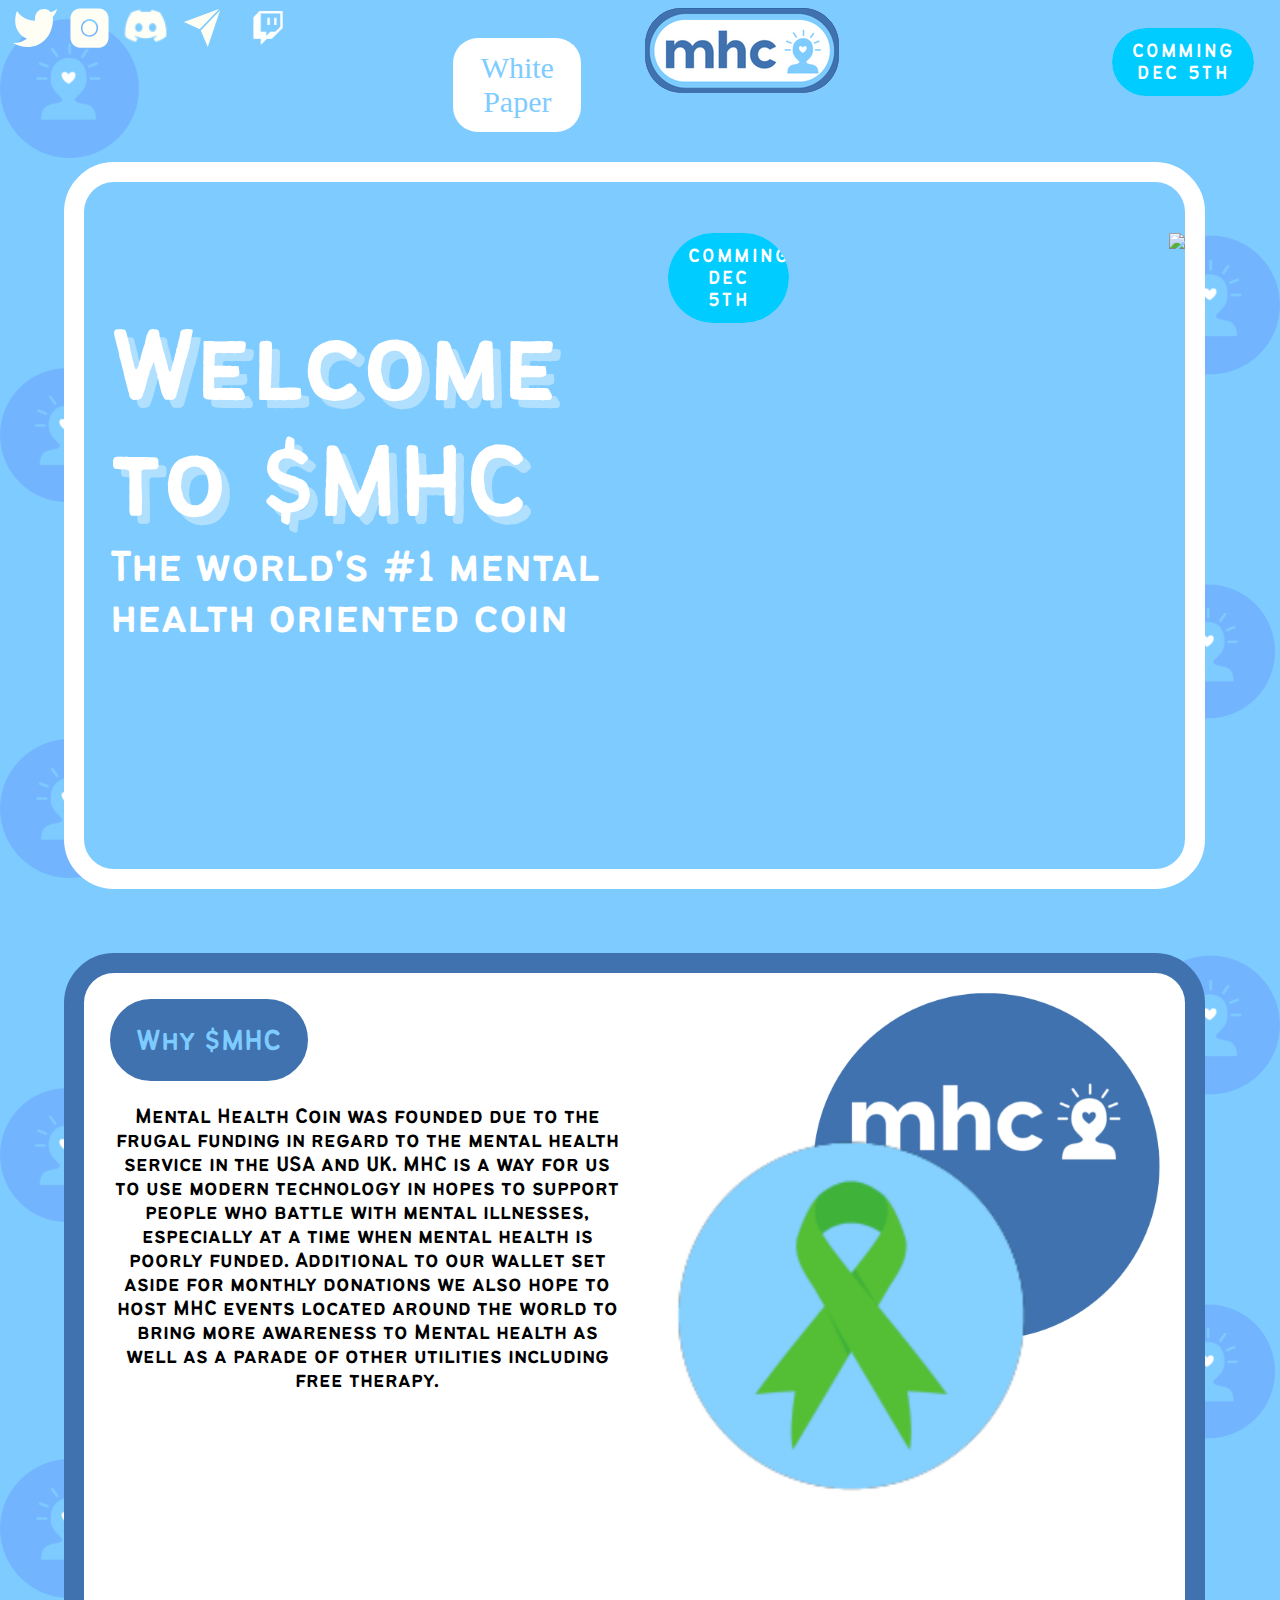
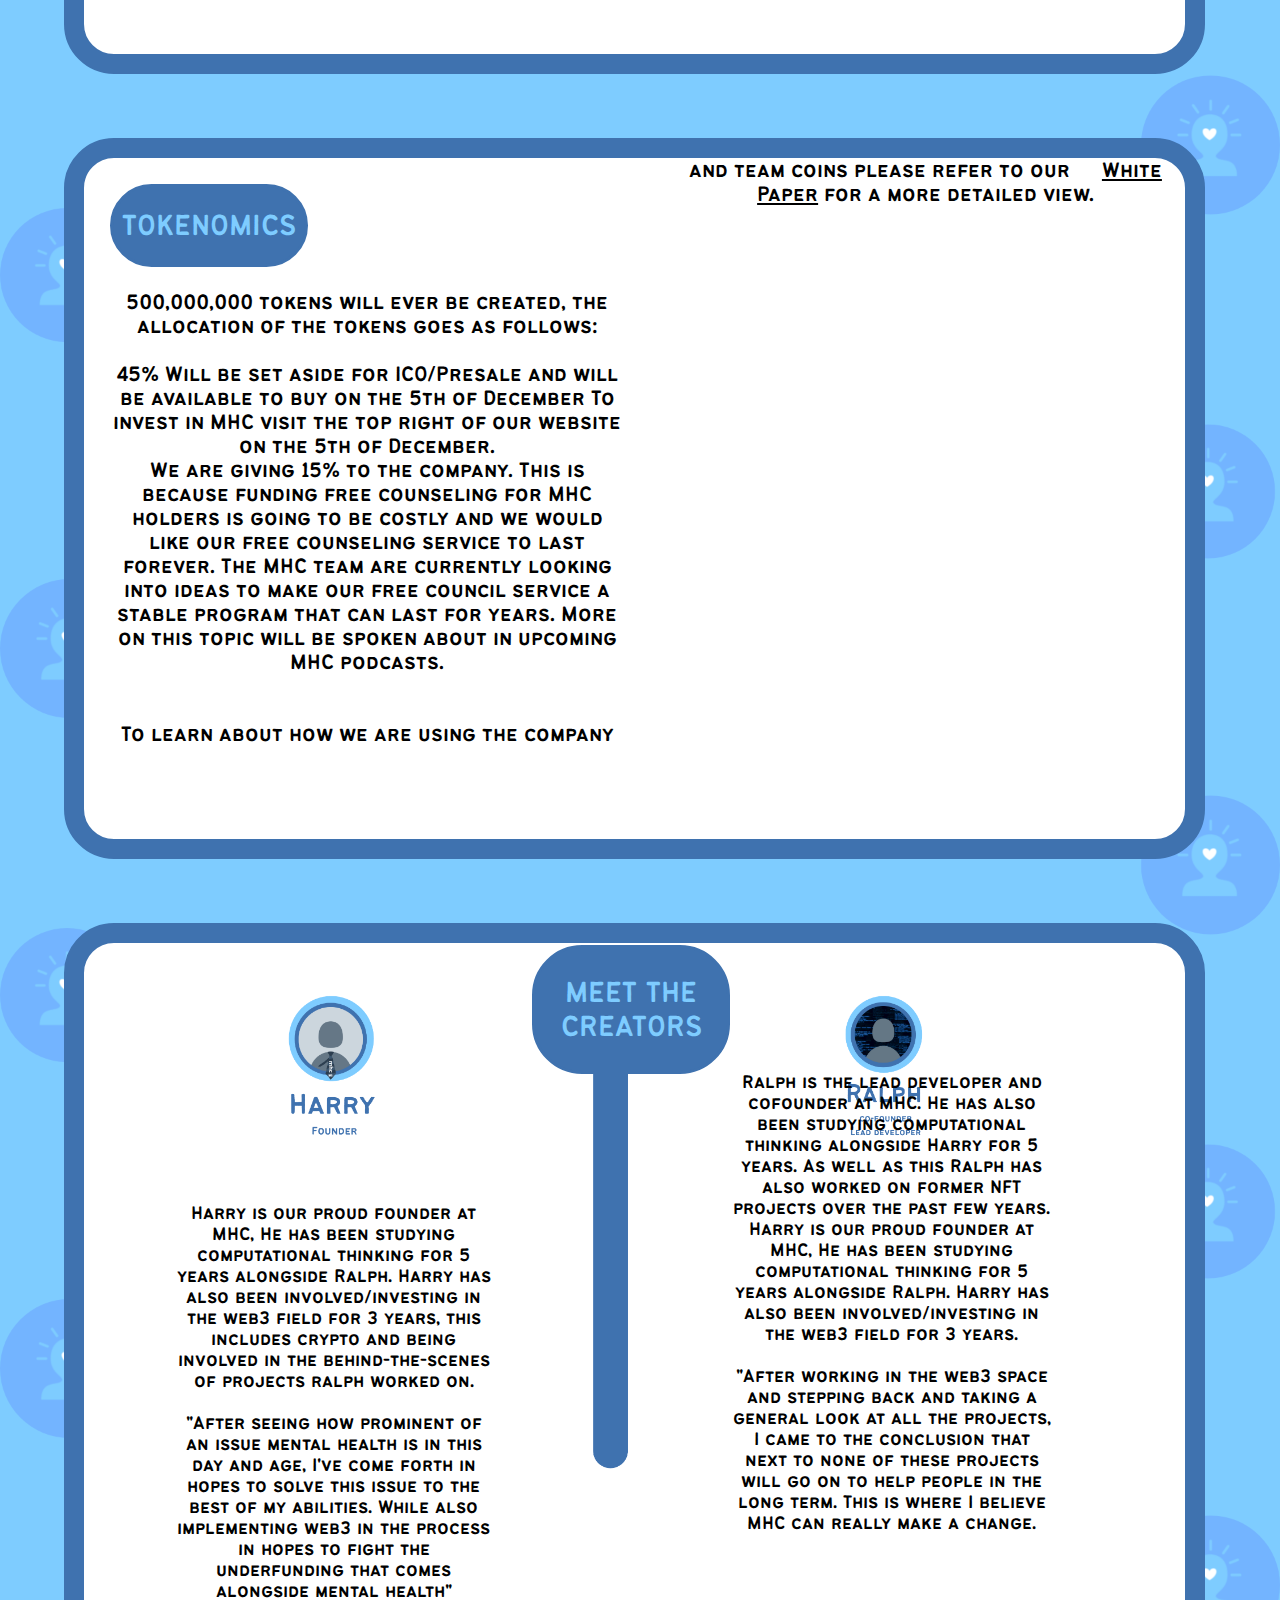
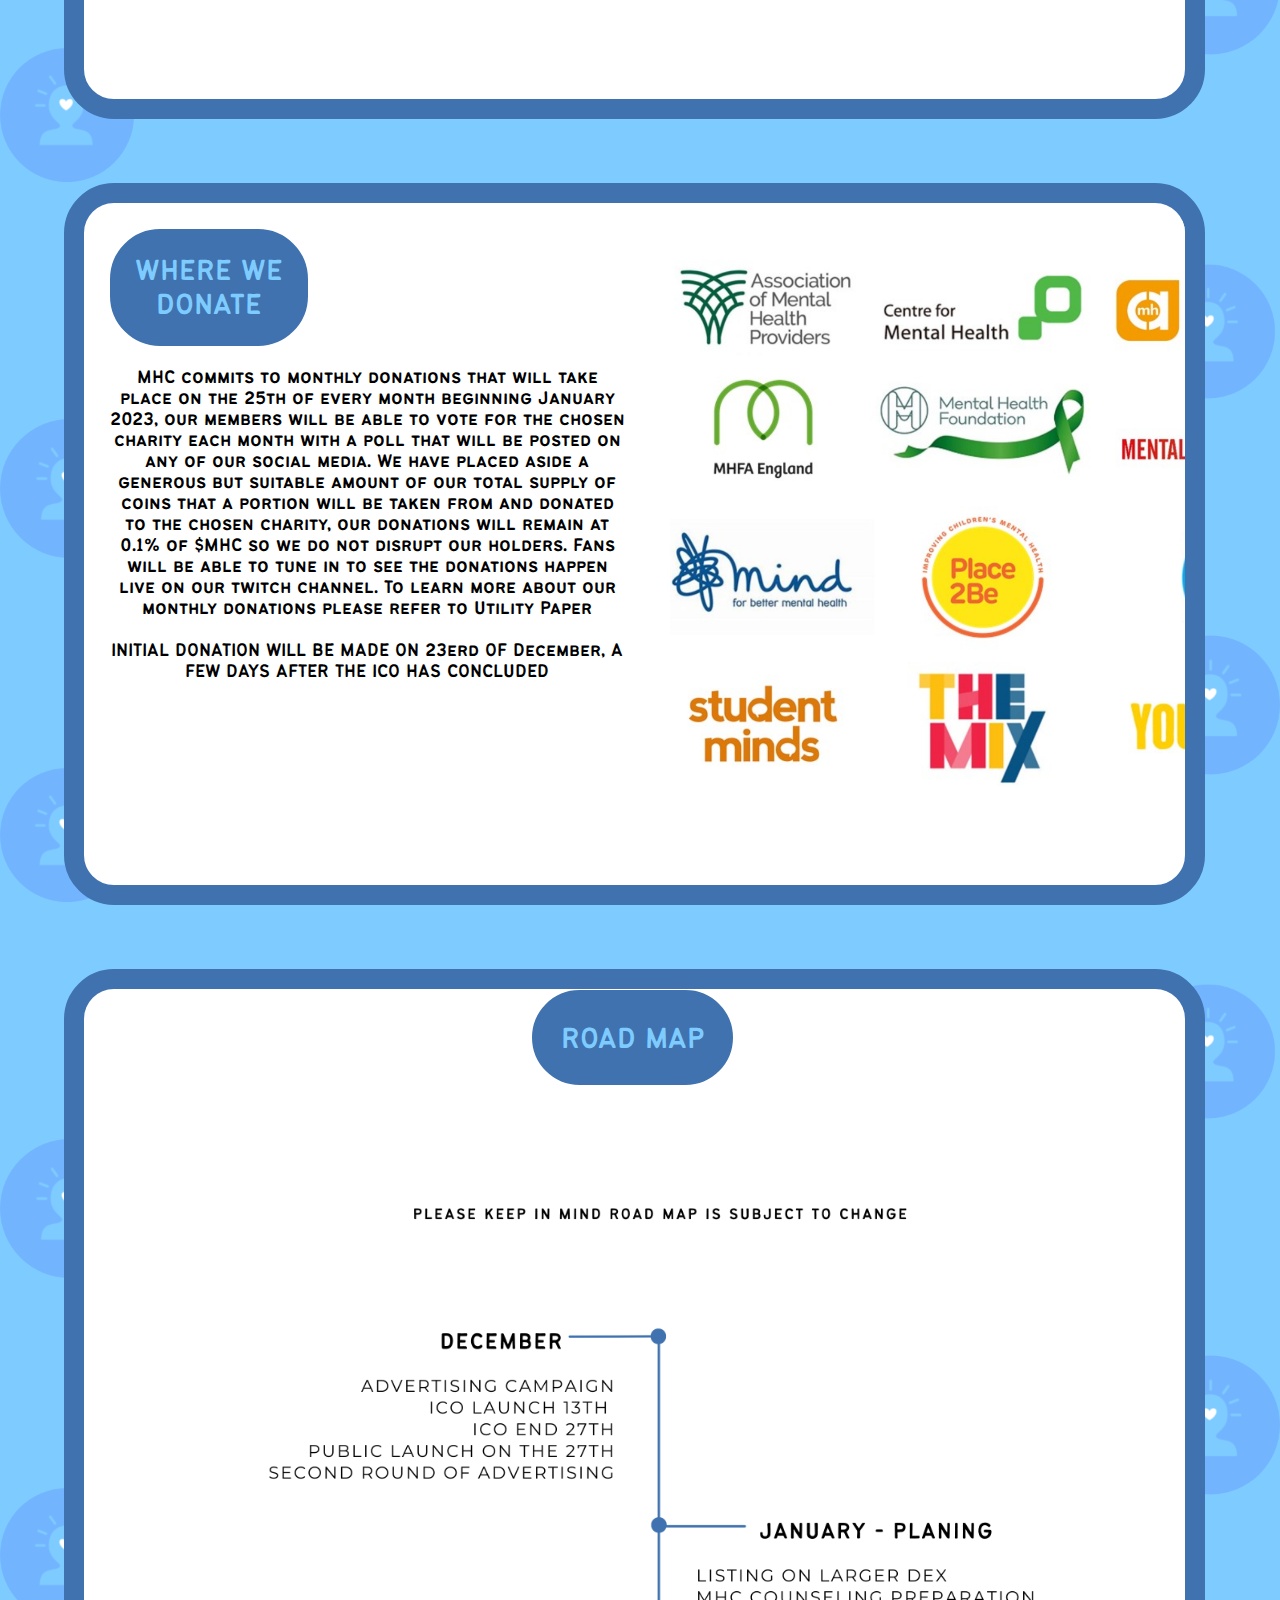
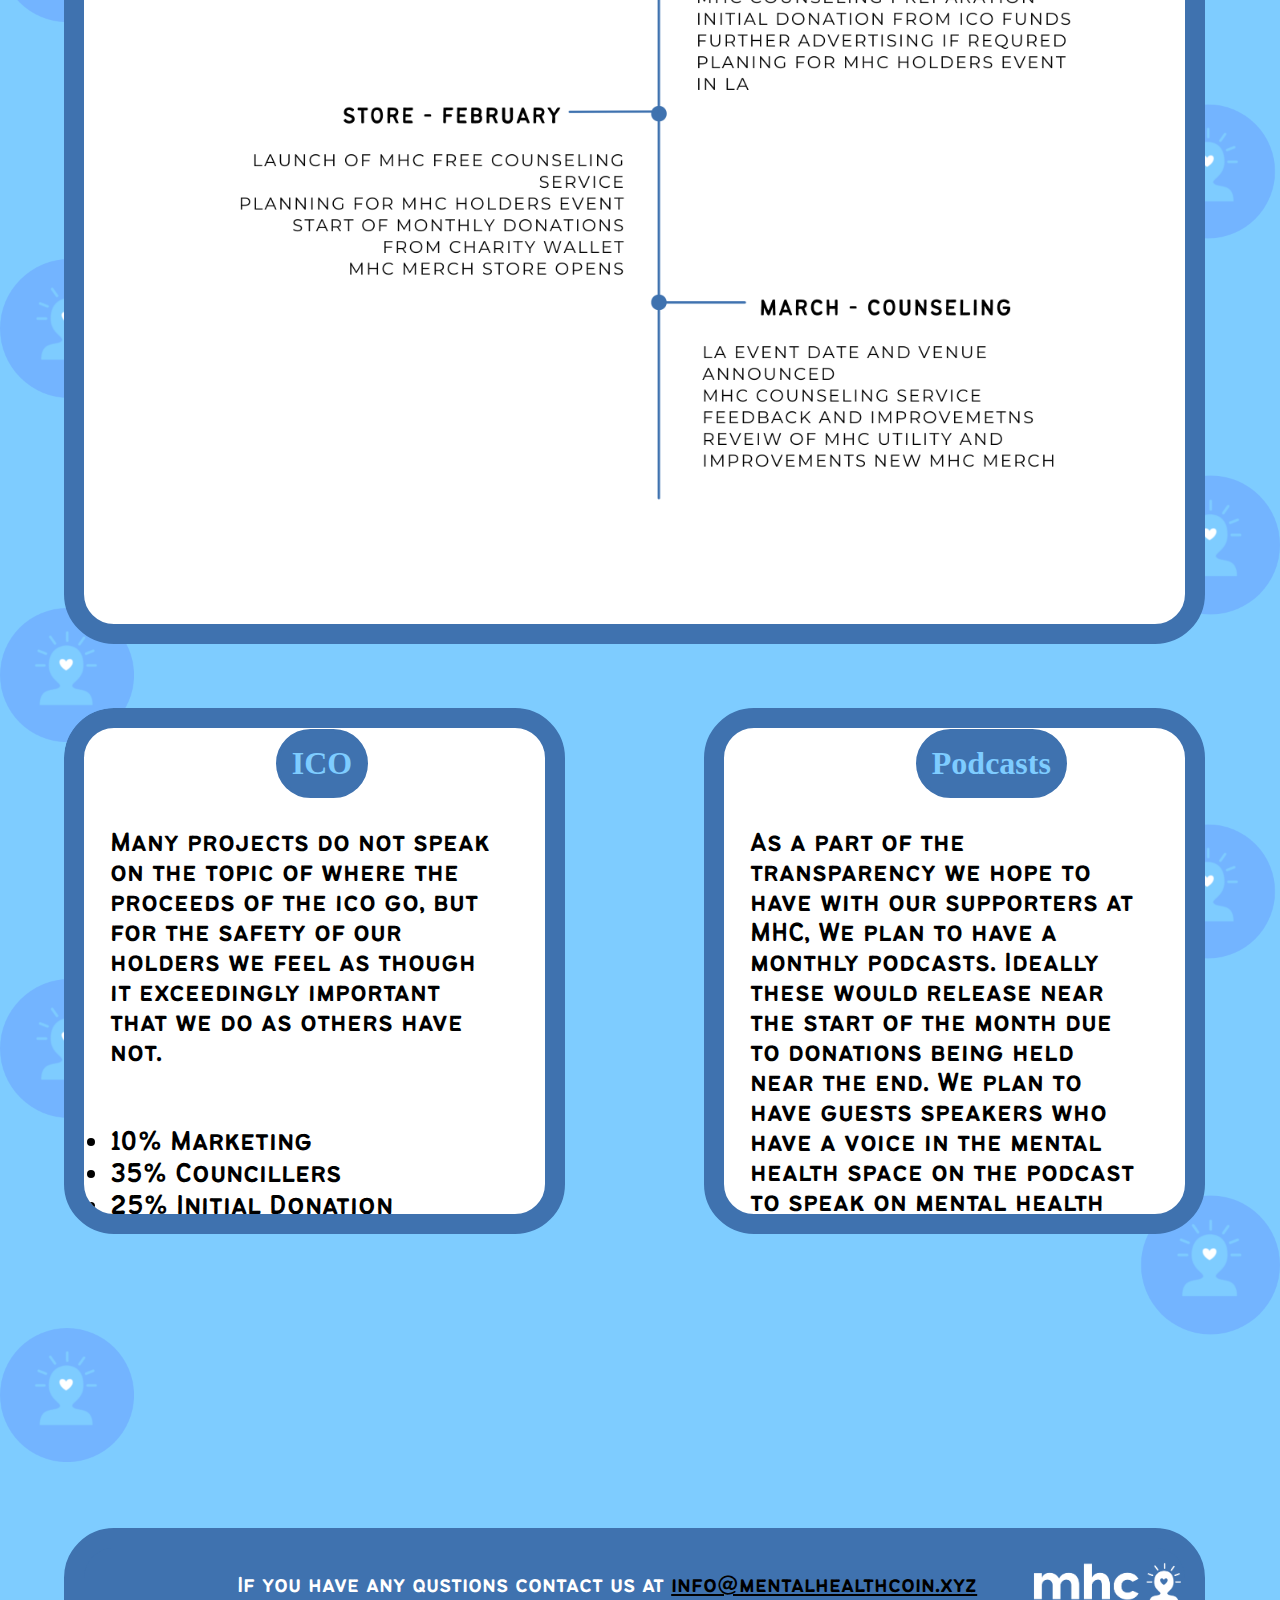
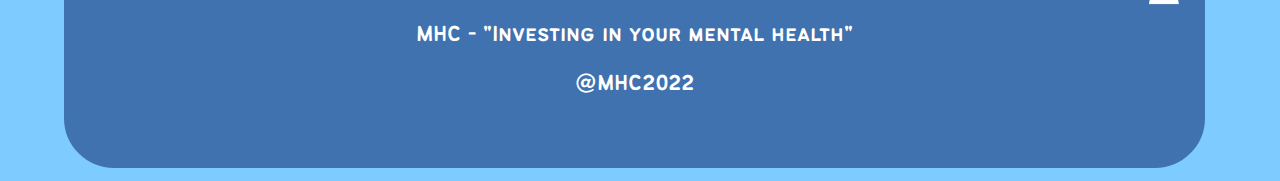
==== index.html @ dfe5afda "first commit" ====
<!DOCTYPE html>
<html>
    <head>
        
        <meta name="wb:op" content="6bc701b21b8f19eb98244459a3d3a5b9"/>
        <meta name="viewport" content="width=device-width, initial-scale=1.0">


        <title>MHC - Mental Health Coin</title>
        <link rel="icon" type="image/x-icon" href="/images/favicon.ico.ico">

        <link rel="stylesheet" href="styles.css">

        <link rel="stylesheet" type="text/css" media="only screen and (max-device-width: 480px)" href="mobiel.css"/>
        
        <link rel="preconnect" href="https://fonts.googleapis.com">
        <link rel="preconnect" href="https://fonts.gstatic.com" crossorigin>
        <link href="https://fonts.googleapis.com/css2?family=Alexandria&display=swap" rel="stylesheet">
        
        <link rel="preconnect" href="https://fonts.googleapis.com">
        <link rel="preconnect" href="https://fonts.gstatic.com" crossorigin>
        <link href="https://fonts.googleapis.com/css2?family=Alexandria:wght@200;400&display=swap" rel="stylesheet">
    </head>
    <header>
        <a target="_blank" href="https://twitter.com/MHC2023"> <img src="/Images/twitter.svg" class="icons"></a>
        <a target="_blank" href="https://instagram.com/mentalhealthcoin"> <img src="/Images/insta.svg" class="icons"></a>
        <a target="_blank" href="https://discord.gg/6DGAv8Duca"> <img src="/Images/favpng_discord-logo-social-media.png" class="icons"></a>
        <a target="_blank" href="https://t.me/Mhcoin"> <img src="/Images/telegram.svg" class="icons"></a>
        <a target="_blank" href="https://twitch.com/mentalhealthcoin"> <img src="/Images/clipart2791976.png" class="icons"></a>

        <a target="_blank" href="https://www.canva.com/design/DAFSkr2Fzkk/kwObljqCohiaONN66rqDRw/view?utm_content=DAFSkr2Fzkk&utm_campaign=designshare&utm_medium=link2&utm_source=sharebutton">
            <p class="paper_links">White Paper</p>
        </a>
        <img class="header_logo" src="/Images/MHC Logo.png">
        
        <a href="#" class="button">Comming Dec 5th</a>
    </header>
    <body>
        <section class="welcome_mhc">
                <h1 class="main_text">Welcome to $MHC</h1>
                <p class="sub_text">The world's #1 mental health oriented coin</p>
                <a href="#" class="button_2">Comming Dec 5th</a>
            <img class="gif" src="/Images/coin_gif.gif" height="500vw">
        </section>
        <!--Why MHC-->
        <section class="section_blue">
            <div class="title_blue">
                <h1 class="title_blue_text">Why $MHC</h1>
            </div>
            <p class="text_black">Mental Health Coin was founded due to the frugal funding in regard
                to the mental health service in the USA and UK. MHC is a way for us
                to use modern technology in hopes to support people who battle
                with mental illnesses, especially at a time when mental health is
                poorly funded. Additional to our wallet set aside for monthly
                donations we also hope to host MHC events located around the
                world to bring more awareness to Mental health as well as a
                parade of other utilities including free therapy.</p>
                <img class="img_right" src="/Images/ribbin.png" height="80%">
        </section>
        <section class="section_blue">
            <div class="title_blue">
                <h1 class="title_blue_text">TOKENOMICS</h1>
            </div>
            <p class="text_black"><strong> 500,000,000 tokens will ever be created, the
                allocation of the tokens goes as follows:</strong><br><br>
                45% Will be set aside for ICO/Presale and will be
                available to buy on the 5th of December To invest in MHC visit the top right of our website on the 5th of December.
                <br>
                We are giving 15% to the company. This is because funding free counseling for MHC holders is going to be costly and we would like our free counseling service to last forever. The MHC team are currently looking into ideas to make our free council service a stable program that can last for years. More on this topic will be spoken about in upcoming MHC podcasts.
                <br><br><br>
                To learn about how we are using the company and team
                coins please refer to our <a class="text_black" target="_blank" href="https://www.canva.com/design/DAFSkr2Fzkk/kwObljqCohiaONN66rqDRw/view?utm_content=DAFSkr2Fzkk&utm_campaign=designshare&utm_medium=link2&utm_source=sharebutton">White Paper</a>
                for a more
                detailed view.
                </p>
                <img class="img_right" src="/Images/graph.png" height="100%">
        </section>
        <section class="section_meet">
            <div class="title_center">
                <h1 class="title_blue_text">MEET THE CREATORS</h1>
            </div>
            <p class="text_meet"><strong>Harry is our proud founder at MHC, He has been studying computational thinking for 5 years alongside Ralph. Harry has also been involved/investing in the web3 field for 3 years, this includes crypto and being involved in the behind-the-scenes of projects ralph worked on.</strong>
                    <br><br>
                    "After seeing how prominent of an issue mental health is in this day and age, I've come forth in hopes to solve this issue to the best of my abilities. While also implementing web3 in the process in hopes to fight the underfunding that comes alongside mental health"
            </p>
            <p class="text_meet"><strong>Ralph is the lead developer and cofounder at MHC. He has also been
                studying computational thinking
                alongside Harry for 5 years. As well as
                this Ralph has also worked on former
                NFT projects over the past few years.
                Harry is our proud founder at MHC, He
                has been studying computational
                thinking for 5 years alongside Ralph.
                Harry has also been involved/investing
                in the web3 field for 3 years.</strong><br><br>
                "After working in the web3 space and stepping back and taking a
                general look at all the projects, I came to the conclusion that next to
                none of these projects will go on to help people in the long term. This
                is where I believe MHC can really make a change.
                <a target="_blank" href="mailto:ralph@mentalhealthcoin.xyz"></a>
            </p>
        </section>
        <section class="section_blue">
            <div class="title_blue">
                <h1 class="title_blue_text">WHERE WE DONATE</h1>
            </div>
            <p class="text_donate">MHC commits to monthly donations that will take place on the
                25th of every month beginning January 2023, our members will
                be able to vote for the chosen charity each month with a poll
                that will be posted on any of our social media. We have placed
                aside a generous but suitable amount of our total supply of
                coins that a portion will be taken from and donated to the
                chosen charity, our donations will remain at 0.1% of $MHC so we
                do not disrupt our holders. Fans will be able to tune in to see
                the donations happen live on our twitch channel.
                To learn more about our monthly donations please refer to
                Utility Paper<br><br><strong>
                INITIAL DONATION WILL BE MADE ON 23erd OF December,
                A FEW DAYS AFTER THE ICO HAS CONCLUDED</strong>
                </p>
                <img class="img_right" src="/Images/donate.png" height="90%">
        </section>
        <section class="section_road">
            <div class="title_center">
                <h1 class="title_blue_text">ROAD MAP</h1>
            </div>
            <img class="roadmap_img" src="/Images/road_map.png" width="100%">
        </section>
        <section class="ico_pod">
            <div class="ico">
                <h1 class="title_half">ICO</h1>
                <p class="ico_text">Many projects do not speak ​on the topic of where the ​proceeds of the ico go, but ​for the safety of our ​holders we feel as though ​it exceedingly important ​that we do as others have ​not.
                <br><br><stong>
                    <li>10% Marketing</li>
                    <li>35% Councillers</li>
                    <li>25% Initial Donation</li>
                    <li>5% Store</li>
                    <li>5% Giveaway</li>
                    <li>10% All MHC team</li>
                    <li>5% New Website's</li>
                </stong></p>
            </div>
            <div class="pod">
                <h1 class="title_half">Podcasts</h1>
                <p class="pod_text">
                    As a part of the ​transparency we hope to ​have with our supporters ​at MHC, We plan to have a ​monthly podcasts. Ideally ​these would release near ​the start of the month due ​to donations being held ​near the end.
                    
                    We plan to have guests ​speakers who have a voice ​in the mental health space ​on the podcast to speak on ​mental health in modern ​times. More information ​around the podcasts will ​become available December.
                </p>
            </div>
        </section>
    </body>
    <footer>
        <img class="footer-image" src="Images/White logo - no background.png" height="60px"></img>
        <p class="footertext">If you have any qustions contact us at <a target="_blank" href="mailto:info@mentalhealthcoin.xyz">info@mentalhealthcoin.xyz</a></p>
        <p class="footertext">MHC - "Investing in your mental health"</p>
        <p class="footertext">@MHC2022</p>
    </footer>
</html>
---- styles.css ----
html {
    background-color: #7ECCFF;
    overflow-x: hidden;
    padding-left: 0%;
    padding-right: 0%;
    margin-left: 0px;
    margin-right: 0%;
    padding: none;
    margin: none;
    scroll-behavior: smooth;
}

body {
  background-image: url('/Images/background.png');
  background-size: 100vw;
  background-repeat: repeat-y;
  padding-left: 0%;
  margin-left: 0%;
  padding-right: 0%;
  margin-right: 0%;
  margin-bottom: 0%;
  padding-bottom: 0%;
}

header {
    border-bottom:#3F72AF;
    border-radius: 1px;
}

.header_logo {
  align-items: center;
  text-align: center;
  align-content: center;
  float: left;
}

.paper_links {
  font-size: 30px;
  color: #7ECCFF;
  padding-top: 1vw;
  padding-bottom: 1vw;
  border-radius: 25px;
  background-color: white;
  width: 10vw;
  float: left;
  text-align: center;
  display: block;
  margin-right: 5vw;
  margin-left: 12vw;
}

.paper_links_2 {
  font-size: 30px;
  color: #7ECCFF;
  padding-top: 1vw;
  padding-bottom: 1vw;
  border-radius: 25px;
  background-color: white;
  width: 10vw;
  float: left;
  display: block;
  margin-left: 1vw;
  text-align: center;
}

.icons {
    height: 40px;
    float: left;
    margin-left: 1%;
}

/* Welcome MHC */

.welcome_mhc {
    margin-top: 5vw;
    padding-top: 4vw;
    padding-bottom: 4vw;
    margin-left: 5%;
    margin-right: 5vw;
    border-radius: 25px;
    column-count: 2;
    background-color: #7ECCFF;
    border-radius: 50px;
    margin-bottom: none;
    border-color: white;
    border-style: solid;
    border-width: 20px;
    display: block;
    overflow: hidden;
    height: 65vh;;
    width: 86vw;
  }
  
  .main_text {
    color: white;
    font-size: 700%;
    margin-left: 2vw;
    text-shadow: 5 5 .5em white;
    font-family: 'CustomFont', 'bantayogregular';
    float: left;
    margin-bottom: 0%;
    text-transform:none;
    text-shadow:0.07159456em 0.07159456em 0em rgba(255, 255, 255, 0.400000);
    letter-spacing:0em;
    line-height:1.04em;
  }
  
  .sub_text {
    color: white;
    font-size: 300%;
    margin-left: 2vw;
    float: left;
    margin-top: 0%;
    font-family: 'CustomFont', 'bantayogregular';
  }
  
.gif {
  float: right;
}
  
  .heads {
      padding-top: 4vw;
      padding-bottom: 4vw;
      margin-left: 5%;
      margin-right: 5vw;
      border-radius: 25px;
      overflow-x: hidden;
  }


/* Why $MHC */

.section_blue {
  margin-top: 5vw;
  padding-bottom: 4vw;
  margin-left: 5%;
  margin-right: 5vw;
  border-radius: 25px;
  column-count: 2;
  background-color: white;
  border-radius: 50px;
  margin-bottom: none;
  border-color: #3F72AF;
  border-style: solid;
  border-width: 20px;
  display: block;
  overflow: hidden;
  height: 70vh;;
  width: 86vw;
  position: sticky;
}

.title_blue {
  border-radius: 50px;
  margin-bottom: none;
  border-color: #3F72AF;
  border-style: solid;
  color: #3F72AF;
  display: block;
  background-color: #3F72AF;
  margin-top: 0%;
  padding-top: 0%;
  width: 15vw;
  text-align: center;
  margin-left: 2vw;
  margin-top: 2vw;
  z-index: 1;
}

.title_blue_text {
  color: #7ECCFF;
  font-family: 'CustomFont', 'bantayogregular';
  z-index: 1;
}

.text_black {
  font-family: 'CustomFont', 'bantayogregular';
  font-weight: lighter;
  width: 95%;
  margin-left: 2vw;
  font-size: 23px;
  text-align: center;
}

.img_right {
  margin-left: 5%;
  margin-top: 2vh;
}


/* Meet the creators */
.title_center {
  border-radius: 50px;
  margin-bottom: none;
  border-color: #3F72AF;
  border-style: solid;
  color: #3F72AF;
  display: block;
  background-color: #3F72AF;
  width: fit-content;
  padding: 0.5vw;
  padding-left: 2vw;
  padding-right: 2vw;
  text-align: center;
  margin-top: 0.1vw;
  margin-left: 35vw;
  margin-right: 35vw;
}

.section_meet {
  background-image: url('/Images/background_meet.png');
  background-size:100%;
  background-repeat:no-repeat;
  width: 86vw;
  margin-top: 5vw;
  padding-bottom: 0vw;
  margin-left: 5%;
  margin-right: 5vw;
  border-radius: 25px;
  column-count: 2;
  border-radius: 50px;
  margin-bottom: none;
  border-color: #3F72AF;
  border-style: solid;
  border-width: 20px;
  display: block;
  overflow: hidden;
  height: 84vh;
  width: 86vw;
  background-color: white;
}

.text_meet {
  font-family: 'CustomFont', 'bantayogregular';
  font-weight: lighter;
  width: 25vw;
  margin-left: 0vw;
  font-size: 20px;
  text-align: center;
  float: left;
  margin-left: 7vw;
  margin-top: 10vw;
  display: block;
  overflow-y: scroll;
}

.text_meet_2 {
  font-family: 'CustomFont', 'bantayogregular';
  font-weight: lighter;
  width: 25vw;
  margin-left: 0vw;
  font-size: 20px;
  text-align: center;
  float: right;
  margin-right: 11vw;
  margin-top: 16vw;
  display: block;
  overflow-y: scroll;
}


/* Where We donate */

.text_donate {
  font-family: 'CustomFont', 'bantayogregular';
  font-weight: lighter;
  width: 95%;
  margin-left: 2vw;
  font-size: 20px;
  text-align: center;
}


/* Road Map */

.section_road {
  width: 86vw;
  background-color: white;
  margin-top: 5vw;
  padding-bottom: 0vw;
  margin-left: 5%;
  margin-right: 5vw;
  border-radius: 50px;
  margin-bottom: none;
  border-color: #3F72AF;
  border-style: solid;
  border-width: 20px;
  display: block;
  overflow: hidden;
  height: auto;
}

.roadmap_img {
  margin-left: 2vw;
}


/*ICO and Podcast Code*/

.ico_pod {
  margin-top: 5vw;
  margin-left: 5%;
  border-radius: 50px;
  margin-bottom: none;
  display: block;
  overflow: hidden;
  height: 84vh;;
  width: 88vw;
}

.ico {
  width: 86vw;
  background-color: white;
  padding-bottom: 0vw;
  margin-right: 5vw;
  border-radius: 50px;
  margin-bottom: none;
  border-color: #3F72AF;
  border-style: solid;
  border-width: 20px;
  display: block;
  overflow: hidden;
  height: auto;
  width: 36vw;
  height: 38vw;
  float: left;
}

.pod {
  width: 86vw;
  background-color: white;
  padding-bottom: 0vw;
  border-radius: 50px;
  margin-bottom: none;
  border-color: #3F72AF;
  border-style: solid;
  border-width: 20px;
  display: block;
  overflow: hidden;
  height: auto;
  width: 36vw;
  height: 38vw;
  float: right;
  position: absolute;
  margin-left: 50%;
}

.title_half {
  border-radius: 50px;
  margin-bottom: none;
  border-color: #3F72AF;
  border-style: solid;
  color: #7ECCFF;
  display: block;
  background-color: #3F72AF;
  margin-top: 0%;
  padding: 1vw;
  width: fit-content;
  text-align: center;
  margin-top: 0.1vw;
  text-align: center;
  margin-left: 15vw;
}

.ico_text {
  font-size: 180%;
  width: 30vw;
  margin-left: 2vw;
  font-family: 'CustomFont', 'bantayogregular';
}

.pod_text {
  font-size: 180%;
  width: 30vw;
  margin-left: 2vw;
  font-family: 'CustomFont', 'bantayogregular';
}

li {
  margin-left: 2vw;
  font-size: 30px;
  font-family: 'CustomFont', 'bantayogregular';
}

a {
  color: black;
}

/* Footer Code */

footer {
  background-color: #3F72AF;
  padding-bottom: 0vw;
  border-radius: 50px;
  border-color: #3F72AF;
  border-style: solid;
  border-width: 20px;
  display: block;
  overflow: hidden;
  width: 86vw;
  height: 200px;
  float: left;
  margin-top: 5vw;
  margin-left: 5%;
  margin-bottom: 1vw;
}

.footer-image {
  float: right;
}

.footertext {
  text-align: center;
  margin-left: 100px;
  margin-right: 100px;
  margin-bottom: 20px;
  color: white;
  font-family: 'CustomFont', 'bantayogregular';
  font-size: 150%;
}

/*Button Code*/
.button {
    display: inline-block;
    padding: 0.75rem 1.25rem;
    border-radius: 10rem;
    color: #fff;
    text-transform: uppercase;
    font-size: 1.3rem;
    letter-spacing: 0.15rem;
    transition: all 0.3s;
    position: relative;
    overflow: hidden;
    z-index: 1;
    margin-right: 2vw;
    margin-top: 20px;
    float: right;
    height: 1.2vw;
    text-align: center;
    text-decoration: none;
    width: 8vw;
    height: auto;
    font-family: 'CustomFont', 'bantayogregular';
  }
  .button:after {
    content: "";
    position: absolute;
    bottom: 0;
    left: 0;
    width: 100%;
    height: 100%;
    background-color: #0cf;
    border-radius: 10rem;
    z-index: -2;
  }
  .button:before {
    content: "";
    position: absolute;
    bottom: 0;
    left: 0;
    width: 0%;
    height: 100%;
    background-color: #008fb3;
    transition: all 0.3s;
    border-radius: 10rem;
    z-index: -1;
  }
  .button:hover {
    color: #fff;
  }
  .button:hover:before {
    width: 100%;
  }


  .button_2 {
    display: inline-block;
    padding: 0.75rem 1.25rem;
    border-radius: 10rem;
    color: #fff;
    text-transform: uppercase;
    font-size: 1.3rem;
    letter-spacing: 0.15rem;
    transition: all 0.3s;
    position: relative;
    overflow: hidden;
    z-index: 1;
    float: left;
    text-align: center;
    text-decoration: none;
    width: 15%;
    height: auto;
    margin-left: 2vw;
    font-family: 'CustomFont', 'bantayogregular';
  }
  .button_2:after {
    content: "";
    position: absolute;
    bottom: 0;
    left: 0;
    width: 100%;
    height: 100%;
    background-color: #0cf;
    border-radius: 10rem;
    z-index: -2;
  }
  .button_2:before {
    content: "";
    position: absolute;
    bottom: 0;
    left: 0;
    width: 0%;
    height: 100%;
    background-color: #008fb3;
    transition: all 0.3s;
    border-radius: 10rem;
    z-index: -1;
  }
  .button_2:hover {
    color: #fff;
  }
  .button_2:hover:before {
    width: 100%;
  }


  @font-face {
  font-family: 'bantayogregular';
  src: url('bantayog-regular-webfont.woff2') format('woff2'),
      url('bantayog-regular-webfont.woff') format('woff');
  font-weight: bold;
  font-style: normal;
}
---- mobiel.css ----
html {
  background-color: #7ECCFF;
  overflow-x: hidden;
  padding-left: 0%;
  padding-right: 0%;
  margin-left: 0px;
  margin-right: 0%;
  padding: none;
  margin: none;
  scroll-behavior: smooth;
}

body {
background-image: url('/Images/background.png');
background-size: 100vw;
background-repeat: repeat-y;
padding-left: 0%;
margin-left: 0%;
padding-right: 0%;
margin-right: 0%;
margin-bottom: 0%;
padding-bottom: 0%;
}

header {
  border-bottom:#3F72AF;
  border-radius: 1px;
}

.header_logo {
text-align: center;
float: left;
margin-top: 2vh;
display: none;
}

.paper_links {
font-size: 30px;
color: #7ECCFF;
padding-top: 1vw;
padding-bottom: 1vw;
border-radius: 25px;
background-color: white;
width: 30vw;
text-align: center;
display: block;
float: left;
}

.paper_links_2 {
font-size: 30px;
color: #7ECCFF;
padding-top: 1vw;
padding-bottom: 1vw;
border-radius: 25px;
background-color: white;
width: 30vw;
display: block;
text-align: center;
float: right;
}

.icons {
  display: block;
  float: left;
}

/* Welcome MHC */

.welcome_mhc {
  margin-top: 5vw;
  padding-top: 4vw;
  padding-bottom: 4vw;
  margin-left: 5%;
  margin-right: 5vw;
  border-radius: 25px;
  column-count: 2;
  background-color: #7ECCFF;
  border-radius: 50px;
  margin-bottom: none;
  border-color: white;
  border-style: solid;
  border-width: 20px;
  display: block;
  overflow: hidden;
  height: 65vh;;
  width: 86vw;
}

.main_text {
  color: white;
  font-size: 540%;
  margin-left: 1vw;
  text-shadow: 5 5 .5em white;
  font-family: 'CustomFont', 'bantayogregular';
  margin-bottom: 0%;
  text-transform:none;
  text-shadow:0.07159456em 0.07159456em 0em rgba(255, 255, 255, 0.400000);
  letter-spacing:0em;
  line-height:1.04em;
  width: 100vw;
}

.sub_text {
  font-family: 'CustomFont', 'bantayogregular';
  margin-top: 30vh;
  margin-left: 0%;
  width: 100vw;
  margin-right: 0%;
  overflow-x: scroll;
  text-align: left;
}

.gif {
  float: right;
  display: none;
}

.heads {
    padding-top: 4vw;
    padding-bottom: 4vw;
    margin-left: 5%;
    margin-right: 5vw;
    border-radius: 25px;
    overflow-x: hidden;
}


/* Why $MHC */

.section_blue {
margin-top: 5vw;
padding-bottom: 4vw;
margin-left: 5%;
margin-right: 5vw;
border-radius: 25px;
column-count: 2;
background-color: white;
border-radius: 50px;
margin-bottom: none;
border-color: #3F72AF;
border-style: solid;
border-width: 20px;
display: block;
overflow: hidden;
height: 80vh;;
width: 86vw;
position: sticky;
}

.title_blue {
border-radius: 50px;
margin-bottom: none;
border-color: #3F72AF;
border-style: solid;
color: #3F72AF;
display: block;
background-color: #3F72AF;
margin-top: 0%;
padding-top: 0%;
width: fit-content;
text-align: center;
margin-left: 2vw;
margin-top: 2vw;
z-index: 1;
padding-left: 1vw;
padding-right: 1vw;
}

.title_blue_text {
color: #7ECCFF;
font-family: 'CustomFont', 'bantayogregular';
z-index: 1;
}

.text_black {
font-family: 'CustomFont', 'bantayogregular';
font-weight: lighter;
width: 95%;
margin-left: 2vw;
font-size: 23px;
text-align: center;
}

.img_right {
margin-left: 5%;
margin-top: 6vw;
}


/* Meet the creators */
.title_center {
border-radius: 50px;
margin-bottom: none;
border-color: #3F72AF;
border-style: solid;
color: #3F72AF;
display: block;
background-color: #3F72AF;
width: fit-content;
padding: 0.5vw;
padding-left: 2vw;
padding-right: 2vw;
text-align: center;
margin-top: 0.1vw;
margin-left: 35vw;
margin-right: 35vw;
}

.section_meet {
background-color: white;
width: 86vw;
margin-top: 5vw;
padding-bottom: 0vw;
margin-left: 5%;
margin-right: 5vw;
border-radius: 25px;
column-count: 2;
border-radius: 50px;
margin-bottom: none;
border-color: #3F72AF;
border-style: solid;
border-width: 20px;
display: block;
overflow: hidden;
height: 84vh;
width: 86vw;
background-color: white;
}

.text_meet {
font-family: 'CustomFont', 'bantayogregular';
font-weight: lighter;
width: 100vw;
margin-left: 0vw;
font-size: 20px;
text-align: center;
margin-left: 7vw;
margin-top: 10vw;
display: block;
text-align: center;
}

/* Where We donate */

.text_donate {
font-family: 'CustomFont', 'bantayogregular';
font-weight: lighter;
width: 95%;
margin-left: 2vw;
font-size: 20px;
text-align: center;
}


/* Road Map */

.section_road {
width: 86vw;
background-color: white;
margin-top: 5vw;
padding-bottom: 0vw;
margin-left: 5%;
margin-right: 5vw;
border-radius: 50px;
margin-bottom: none;
border-color: #3F72AF;
border-style: solid;
border-width: 20px;
display: block;
overflow: hidden;
height: auto;
}

.roadmap_img {
margin-left: 2vw;
}


/*ICO and Podcast Code*/

.ico_pod {
margin-top: 5vw;
margin-left: 5%;
border-radius: 50px;
margin-bottom: none;
display: block;
overflow: hidden;
height: 84vh;;
width: 88vw;
}

.ico {
width: 86vw;
background-color: white;
padding-bottom: 0vw;
margin-right: 5vw;
border-radius: 50px;
margin-bottom: none;
border-color: #3F72AF;
border-style: solid;
border-width: 20px;
display: block;
overflow: hidden;
height: auto;
width: 36vw;
height: 38vw;
float: left;
}

.pod {
width: 86vw;
background-color: white;
padding-bottom: 0vw;
border-radius: 50px;
margin-bottom: none;
border-color: #3F72AF;
border-style: solid;
border-width: 20px;
display: block;
overflow: hidden;
height: auto;
width: 36vw;
height: 38vw;
float: right;
position: absolute;
margin-left: 50%;
}

.title_half {
border-radius: 50px;
margin-bottom: none;
border-color: #3F72AF;
border-style: solid;
color: #7ECCFF;
display: block;
background-color: #3F72AF;
margin-top: 0%;
padding: 1vw;
width: fit-content;
text-align: center;
margin-top: 0.1vw;
text-align: center;
margin-left: 15vw;
}

.ico_text {
font-size: 180%;
width: 30vw;
margin-left: 2vw;
}

.pod_text {
font-size: 180%;
width: 30vw;
margin-left: 2vw;
}

li {
margin-left: 2vw;
font-size: 30px;
}

a {
color: white;
}

/* Footer Code */

footer {
background-color: #3F72AF;
padding-bottom: 0vw;
border-radius: 50px;
border-color: #3F72AF;
border-style: solid;
border-width: 20px;
display: block;
overflow: hidden;
width: 86vw;
height: 200px;
float: left;
margin-top: 5vw;
margin-left: 5%;
margin-bottom: 1vw;
}

.footer-image {
margin-left: 90%;
}

.footertext {
text-align: center;
margin-left: 100px;
margin-right: 100px;
margin-bottom: 0px;
color: white;
font-family: 'CustomFont', 'bantayogregular';
font-size: 120%;
}

/*Button Code*/
.button {
  display: inline-block;
  padding: 0.75rem 1.25rem;
  border-radius: 10rem;
  color: #fff;
  text-transform: uppercase;
  font-size: 1.3rem;
  letter-spacing: 0.15rem;
  transition: all 0.3s;
  position: relative;
  overflow: hidden;
  z-index: 1;
  text-align: center;
  text-decoration: none;
  width: 30vw;
  height: 7vh;
}
.button:after {
  content: "";
  position: absolute;
  bottom: 0;
  left: 0;
  width: 100%;
  height: 100%;
  background-color: #0cf;
  border-radius: 10rem;
  z-index: -2;
}
.button:before {
  content: "";
  position: absolute;
  bottom: 0;
  left: 0;
  width: 0%;
  height: 100%;
  background-color: #008fb3;
  transition: all 0.3s;
  border-radius: 10rem;
  z-index: -1;
}
.button:hover {
  color: #fff;
}
.button:hover:before {
  width: 100%;
}


.button_2 {
  display: none;
}

.button_2:after {
  content: "";
  position: absolute;
  bottom: 0;
  left: 0;
  width: 100%;
  height: 100%;
  background-color: #0cf;
  border-radius: 10rem;
  z-index: -2;
}
.button_2:before {
  content: "";
  position: absolute;
  bottom: 0;
  left: 0;
  width: 0%;
  height: 100%;
  background-color: #008fb3;
  transition: all 0.3s;
  border-radius: 10rem;
  z-index: -1;
}
.button_2:hover {
  color: #fff;
}
.button_2:hover:before {
  width: 100%;
}


@font-face {
font-family: 'bantayogregular';
src: url('bantayog-regular-webfont.woff2') format('woff2'),
    url('bantayog-regular-webfont.woff') format('woff');
font-weight: bold;
font-style: normal;
}
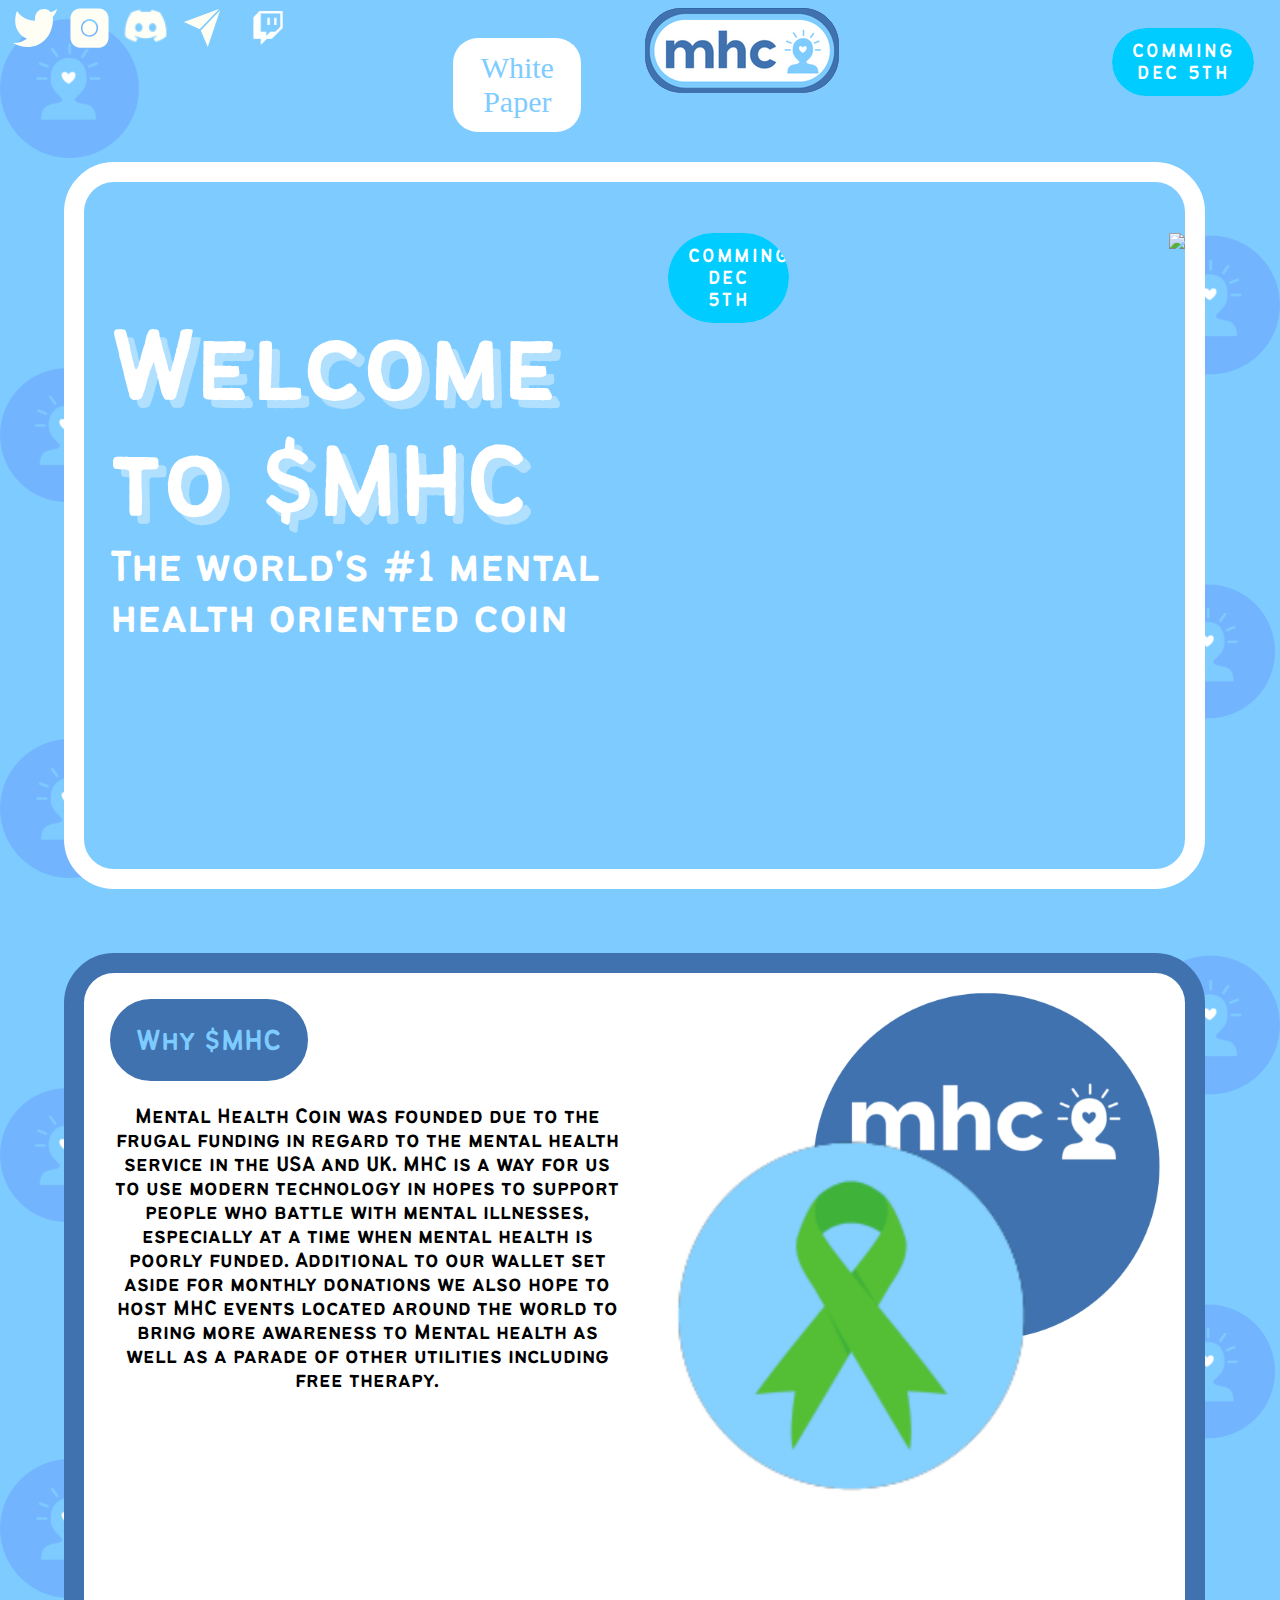
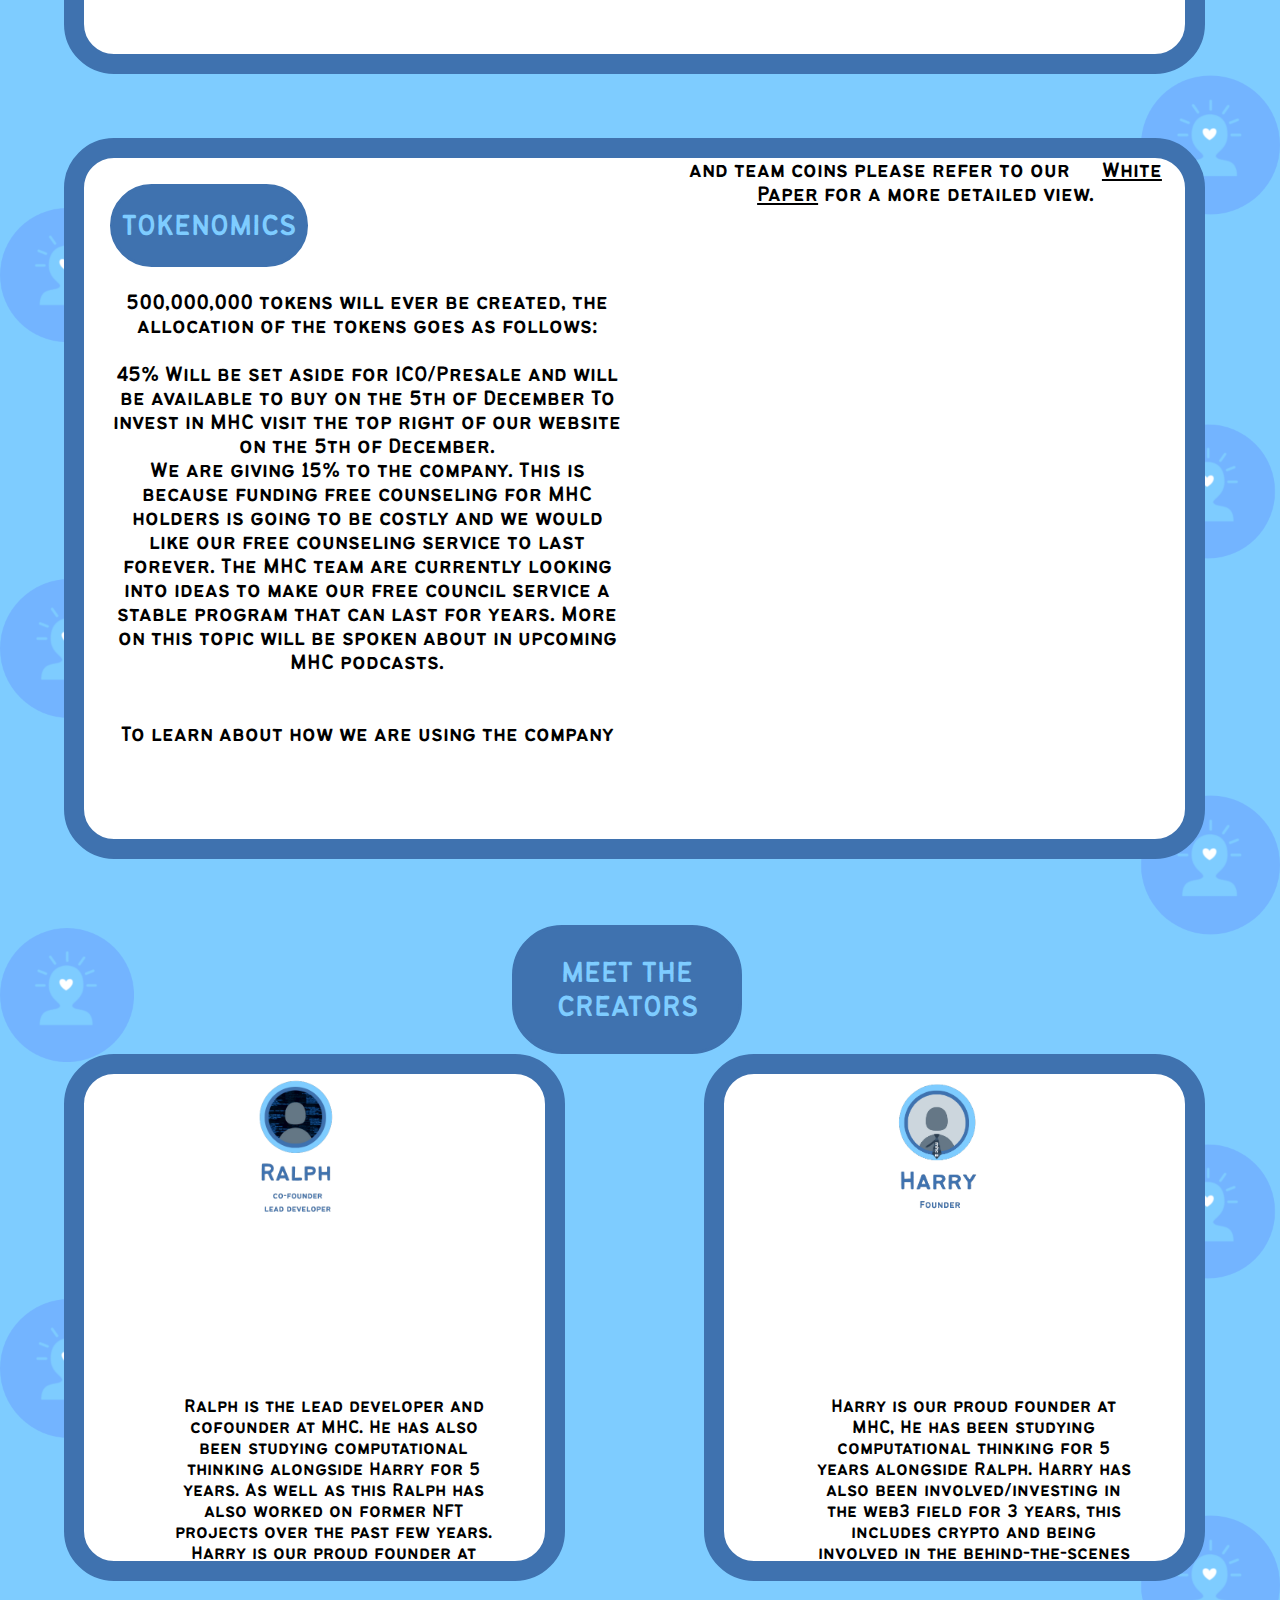
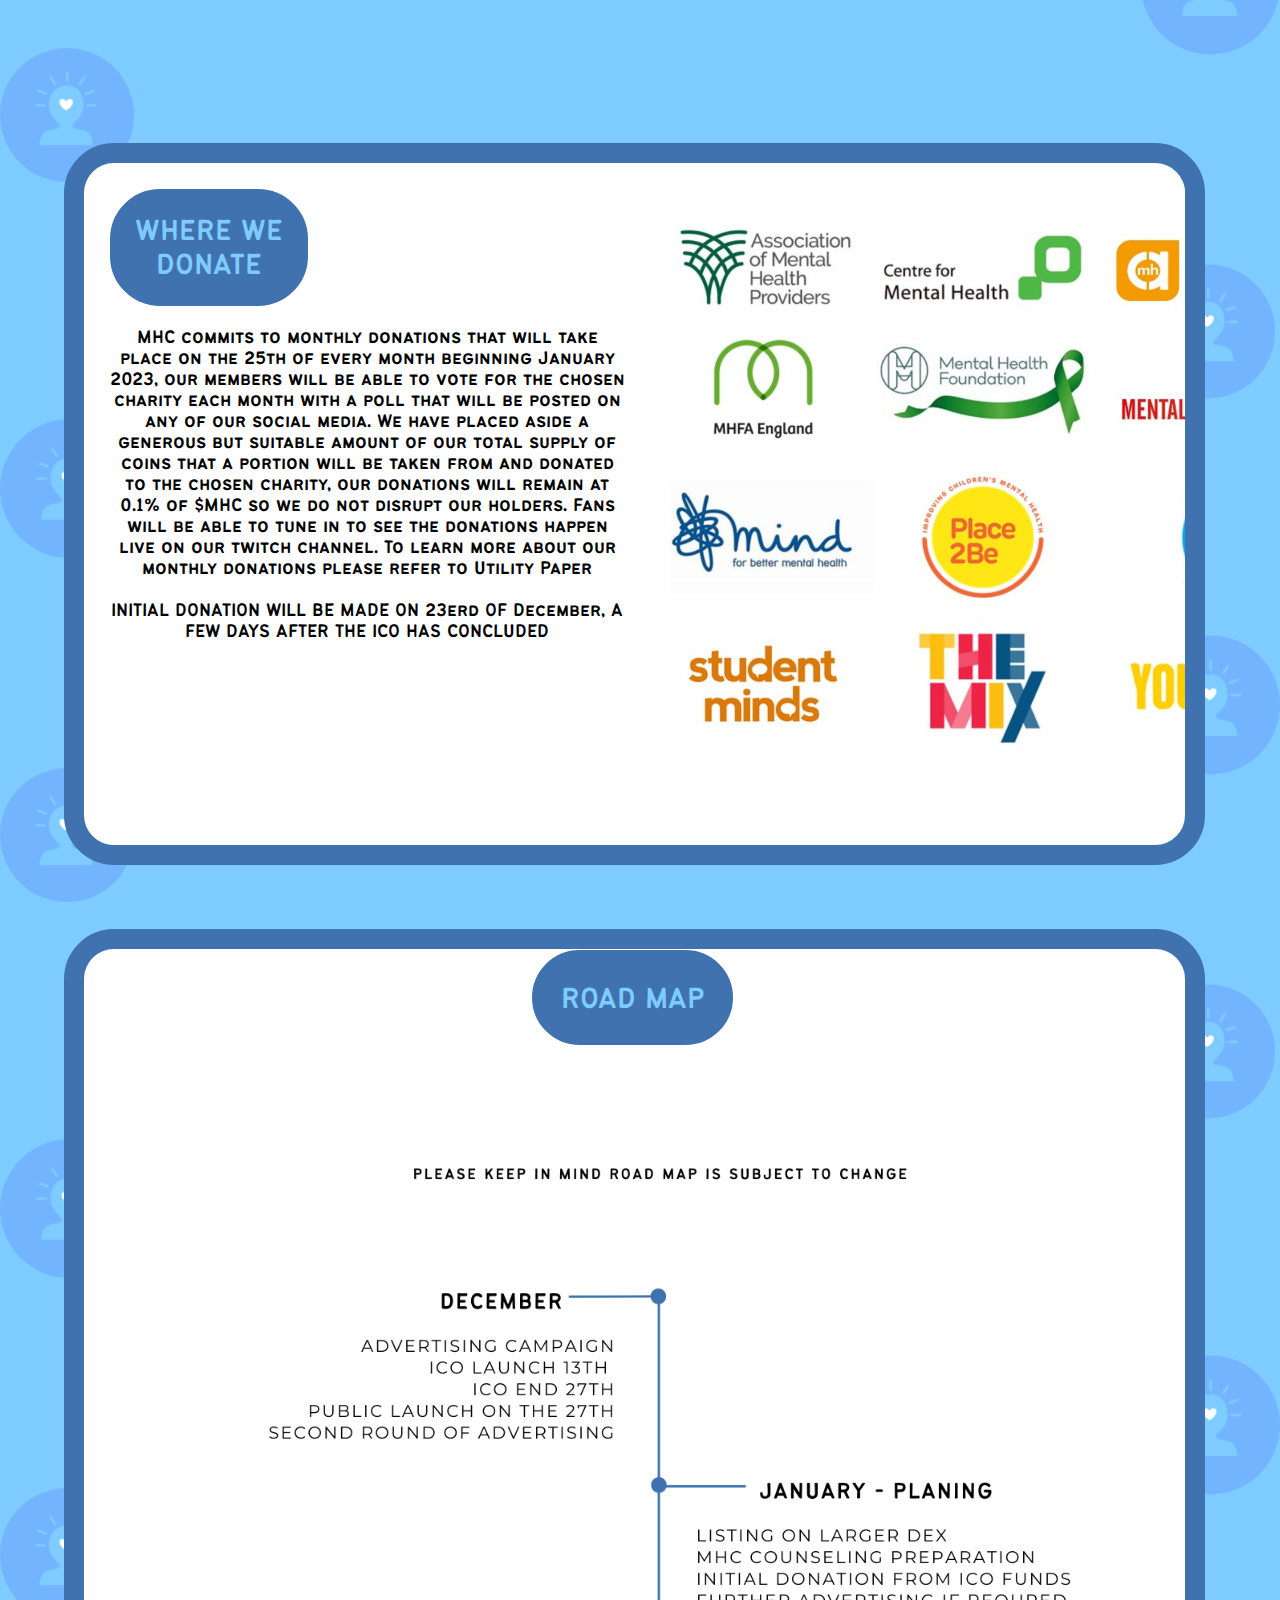
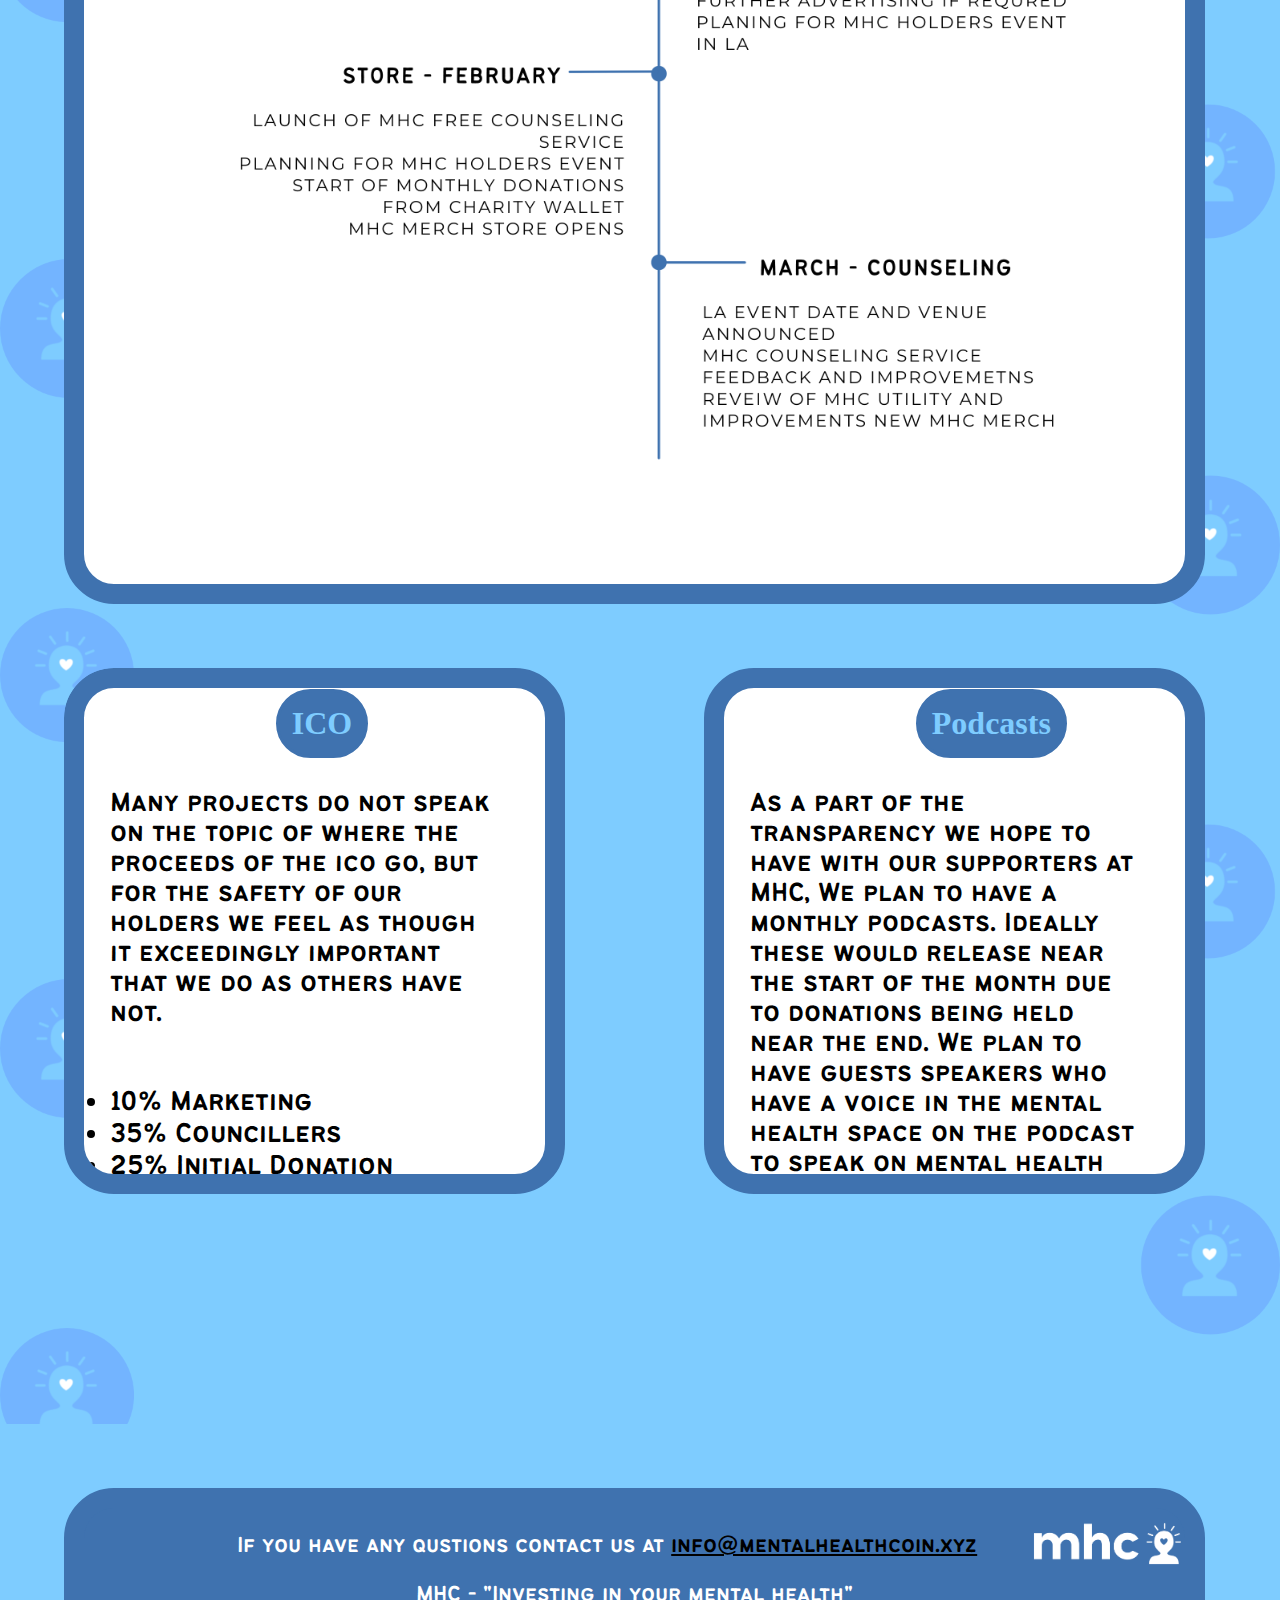
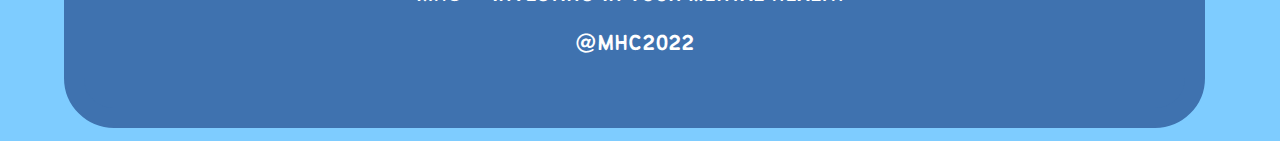
==== commit 75b34c47: "sdfgb" ====
--- a/index.html
+++ b/index.html
@@ -75,30 +75,36 @@
                 </p>
                 <img class="img_right" src="/Images/graph.png" height="100%">
         </section>
-        <section class="section_meet">
+        <section class=" meet">
             <div class="title_center">
                 <h1 class="title_blue_text">MEET THE CREATORS</h1>
             </div>
-            <p class="text_meet"><strong>Harry is our proud founder at MHC, He has been studying computational thinking for 5 years alongside Ralph. Harry has also been involved/investing in the web3 field for 3 years, this includes crypto and being involved in the behind-the-scenes of projects ralph worked on.</strong>
+            <div class="meet_harry">
+                <img class="img_harry" src="/Images/harry_meet.png">
+                <p class="text_meet"><strong>Harry is our proud founder at MHC, He has been studying computational thinking for 5 years alongside Ralph. Harry has also been involved/investing in the web3 field for 3 years, this includes crypto and being involved in the behind-the-scenes of projects ralph worked on.</strong>
                     <br><br>
                     "After seeing how prominent of an issue mental health is in this day and age, I've come forth in hopes to solve this issue to the best of my abilities. While also implementing web3 in the process in hopes to fight the underfunding that comes alongside mental health"
-            </p>
-            <p class="text_meet"><strong>Ralph is the lead developer and cofounder at MHC. He has also been
-                studying computational thinking
-                alongside Harry for 5 years. As well as
-                this Ralph has also worked on former
-                NFT projects over the past few years.
-                Harry is our proud founder at MHC, He
-                has been studying computational
-                thinking for 5 years alongside Ralph.
-                Harry has also been involved/investing
-                in the web3 field for 3 years.</strong><br><br>
-                "After working in the web3 space and stepping back and taking a
-                general look at all the projects, I came to the conclusion that next to
-                none of these projects will go on to help people in the long term. This
-                is where I believe MHC can really make a change.
-                <a target="_blank" href="mailto:ralph@mentalhealthcoin.xyz"></a>
-            </p>
+                </p>
+            </div>
+            <div class="meet_ralph">
+                <img class="img_ralph" src="/Images/ralph_meet.png">
+                <p class="text_meet"><strong>Ralph is the lead developer and cofounder at MHC. He has also been
+                    studying computational thinking
+                    alongside Harry for 5 years. As well as
+                    this Ralph has also worked on former
+                    NFT projects over the past few years.
+                    Harry is our proud founder at MHC, He
+                    has been studying computational
+                    thinking for 5 years alongside Ralph.
+                    Harry has also been involved/investing
+                    in the web3 field for 3 years.</strong><br><br>
+                    "After working in the web3 space and stepping back and taking a
+                    general look at all the projects, I came to the conclusion that next to
+                    none of these projects will go on to help people in the long term. This
+                    is where I believe MHC can really make a change.
+                    <a target="_blank" href="mailto:ralph@mentalhealthcoin.xyz"></a>
+                </p>
+            </div>
         </section>
         <section class="section_blue">
             <div class="title_blue">
--- a/styles.css
+++ b/styles.css
@@ -207,57 +207,91 @@
   margin-right: 35vw;
 }
 
-.section_meet {
-  background-image: url('/Images/background_meet.png');
-  background-size:100%;
-  background-repeat:no-repeat;
-  width: 86vw;
+.meet {
   margin-top: 5vw;
+  margin-left: 5%;
+  border-radius: 50px;
+  margin-bottom: none;
+  display: block;
+  overflow: hidden;
+  height: 84vh;;
+  width: 88vw;
+}
+
+.meet_harry {
+  width: 86vw;
+  background-color: white;
   padding-bottom: 0vw;
-  margin-left: 5%;
+  border-radius: 50px;
+  margin-bottom: none;
+  border-color: #3F72AF;
+  border-style: solid;
+  border-width: 20px;
+  display: block;
+  overflow: hidden;
+  height: auto;
+  width: 36vw;
+  height: 38vw;
+  float: right;
+  position: absolute;
+  margin-left: 50%;
+  margin-top: 0%;
+}
+
+.img_harry {
+  height: 30%;
+  margin-left: 13vw;
+  margin-bottom: 0%;
+}
+
+.img_ralph {
+  height: 30%;
+  margin-left: 13vw;
+  margin-bottom: 0%;
+}
+
+.meet_ralph {
+  width: 86vw;
+  background-color: white;
+  padding-bottom: 0vw;
   margin-right: 5vw;
-  border-radius: 25px;
-  column-count: 2;
-  border-radius: 50px;
-  margin-bottom: none;
-  border-color: #3F72AF;
-  border-style: solid;
-  border-width: 20px;
-  display: block;
-  overflow: hidden;
-  height: 84vh;
-  width: 86vw;
-  background-color: white;
+  border-radius: 50px;
+  margin-bottom: none;
+  border-color: #3F72AF;
+  border-style: solid;
+  border-width: 20px;
+  display: block;
+  overflow: hidden;
+  height: auto;
+  width: 36vw;
+  height: 38vw;
+  float: left;
 }
 
 .text_meet {
+  font-family: 'CustomFont', 'bantayogregular';
+  font-weight: lighter;
+  width: 25vw;
+  font-size: 20px;
+  text-align: center;
+  float: left;
+  margin-left: 7vw;
+  margin-top: 19vh;
+  display: block;
+}
+
+.text_meet_2 {
   font-family: 'CustomFont', 'bantayogregular';
   font-weight: lighter;
   width: 25vw;
   margin-left: 0vw;
   font-size: 20px;
   text-align: center;
-  float: left;
-  margin-left: 7vw;
-  margin-top: 10vw;
-  display: block;
-  overflow-y: scroll;
-}
-
-.text_meet_2 {
-  font-family: 'CustomFont', 'bantayogregular';
-  font-weight: lighter;
-  width: 25vw;
-  margin-left: 0vw;
-  font-size: 20px;
-  text-align: center;
   float: right;
   margin-right: 11vw;
-  margin-top: 16vw;
-  display: block;
-  overflow-y: scroll;
-}
-
+  display: block;
+  margin-bottom: 0vh;
+}
 
 /* Where We donate */
 
@@ -269,7 +303,6 @@
   font-size: 20px;
   text-align: center;
 }
-
 
 /* Road Map */
 
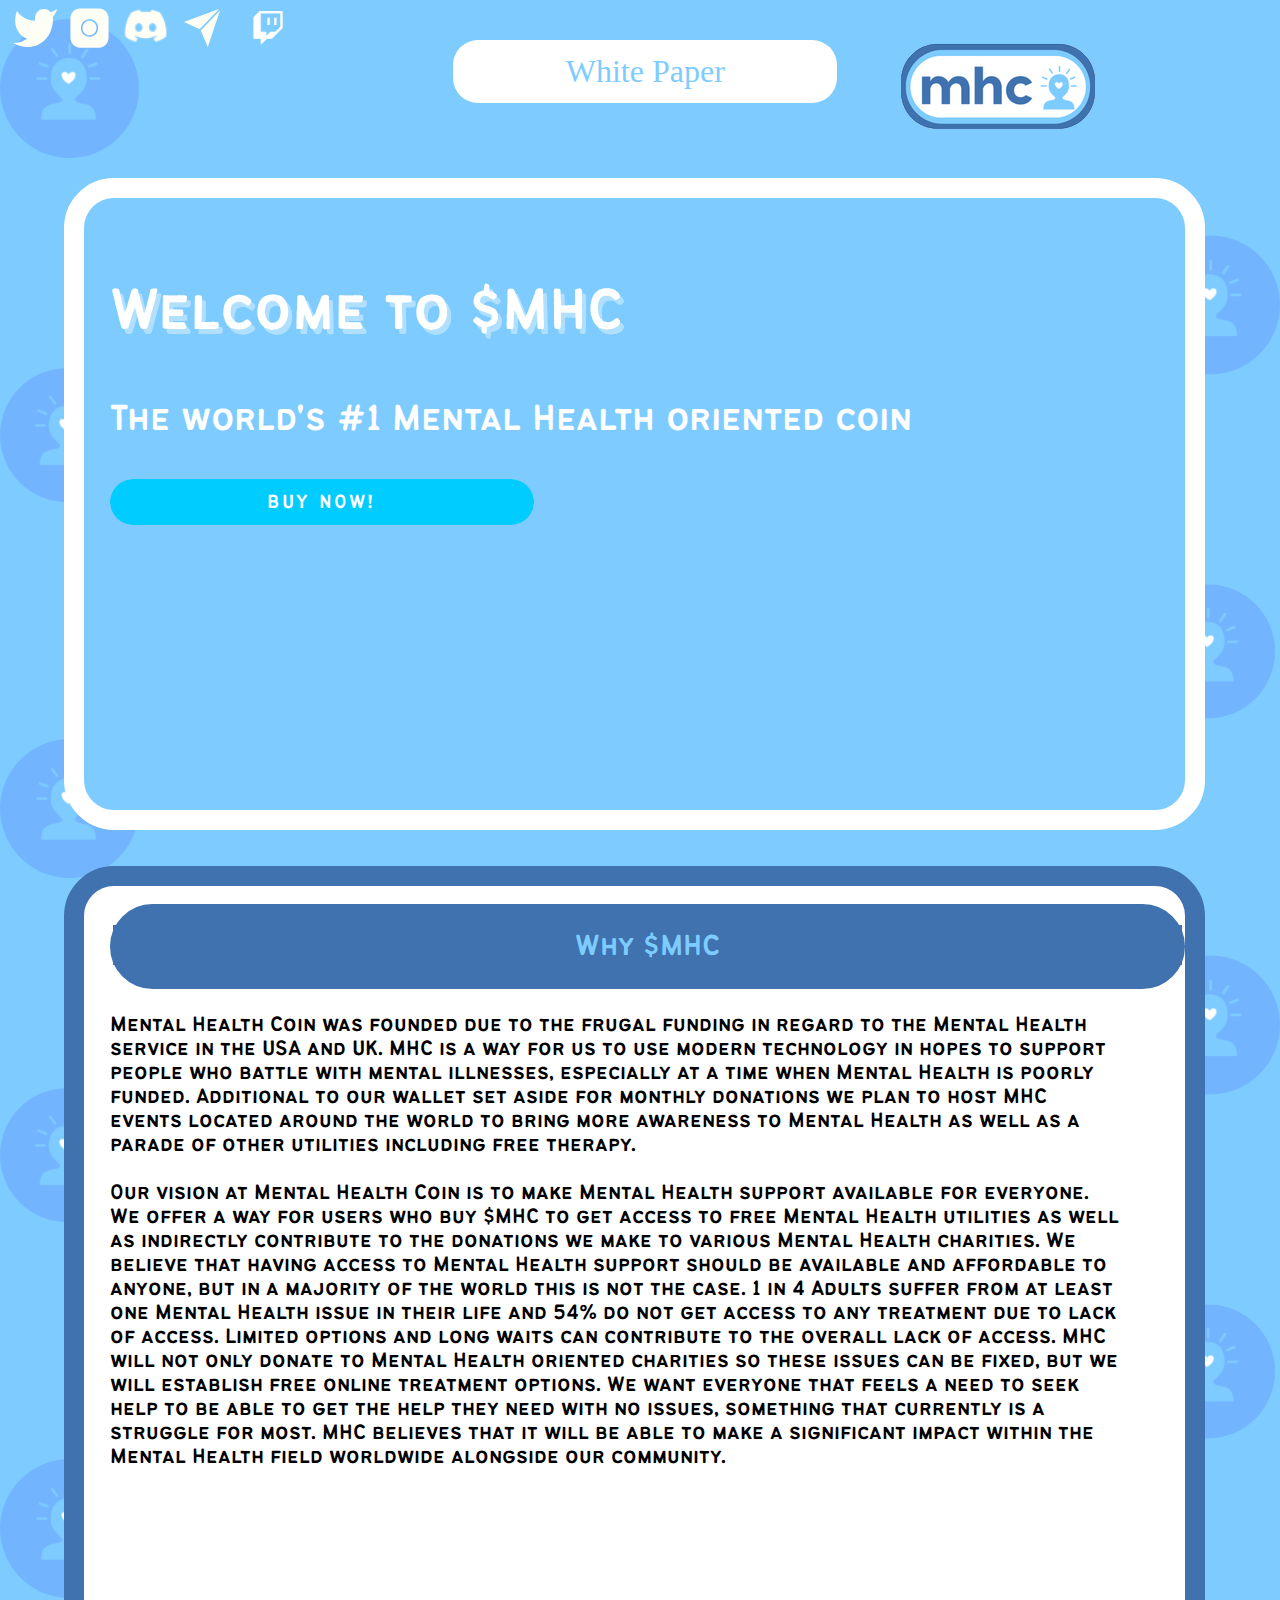
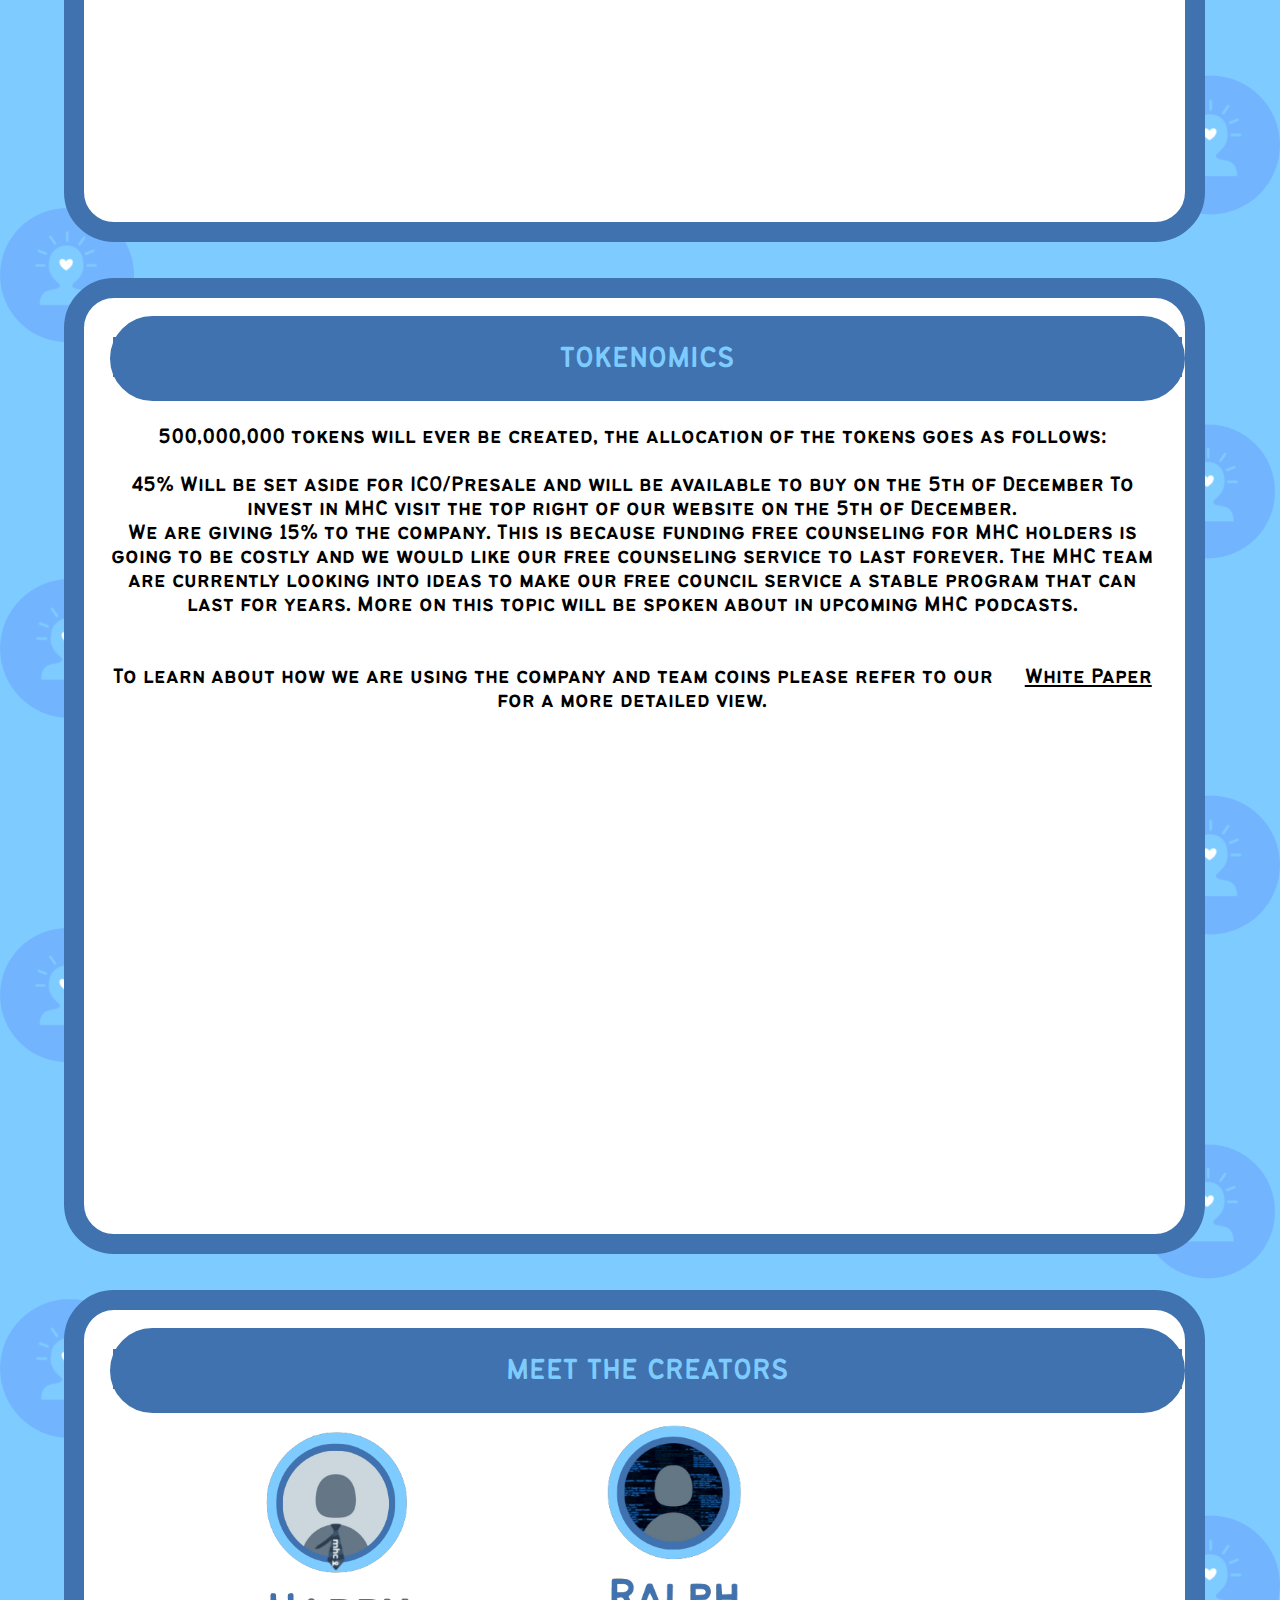
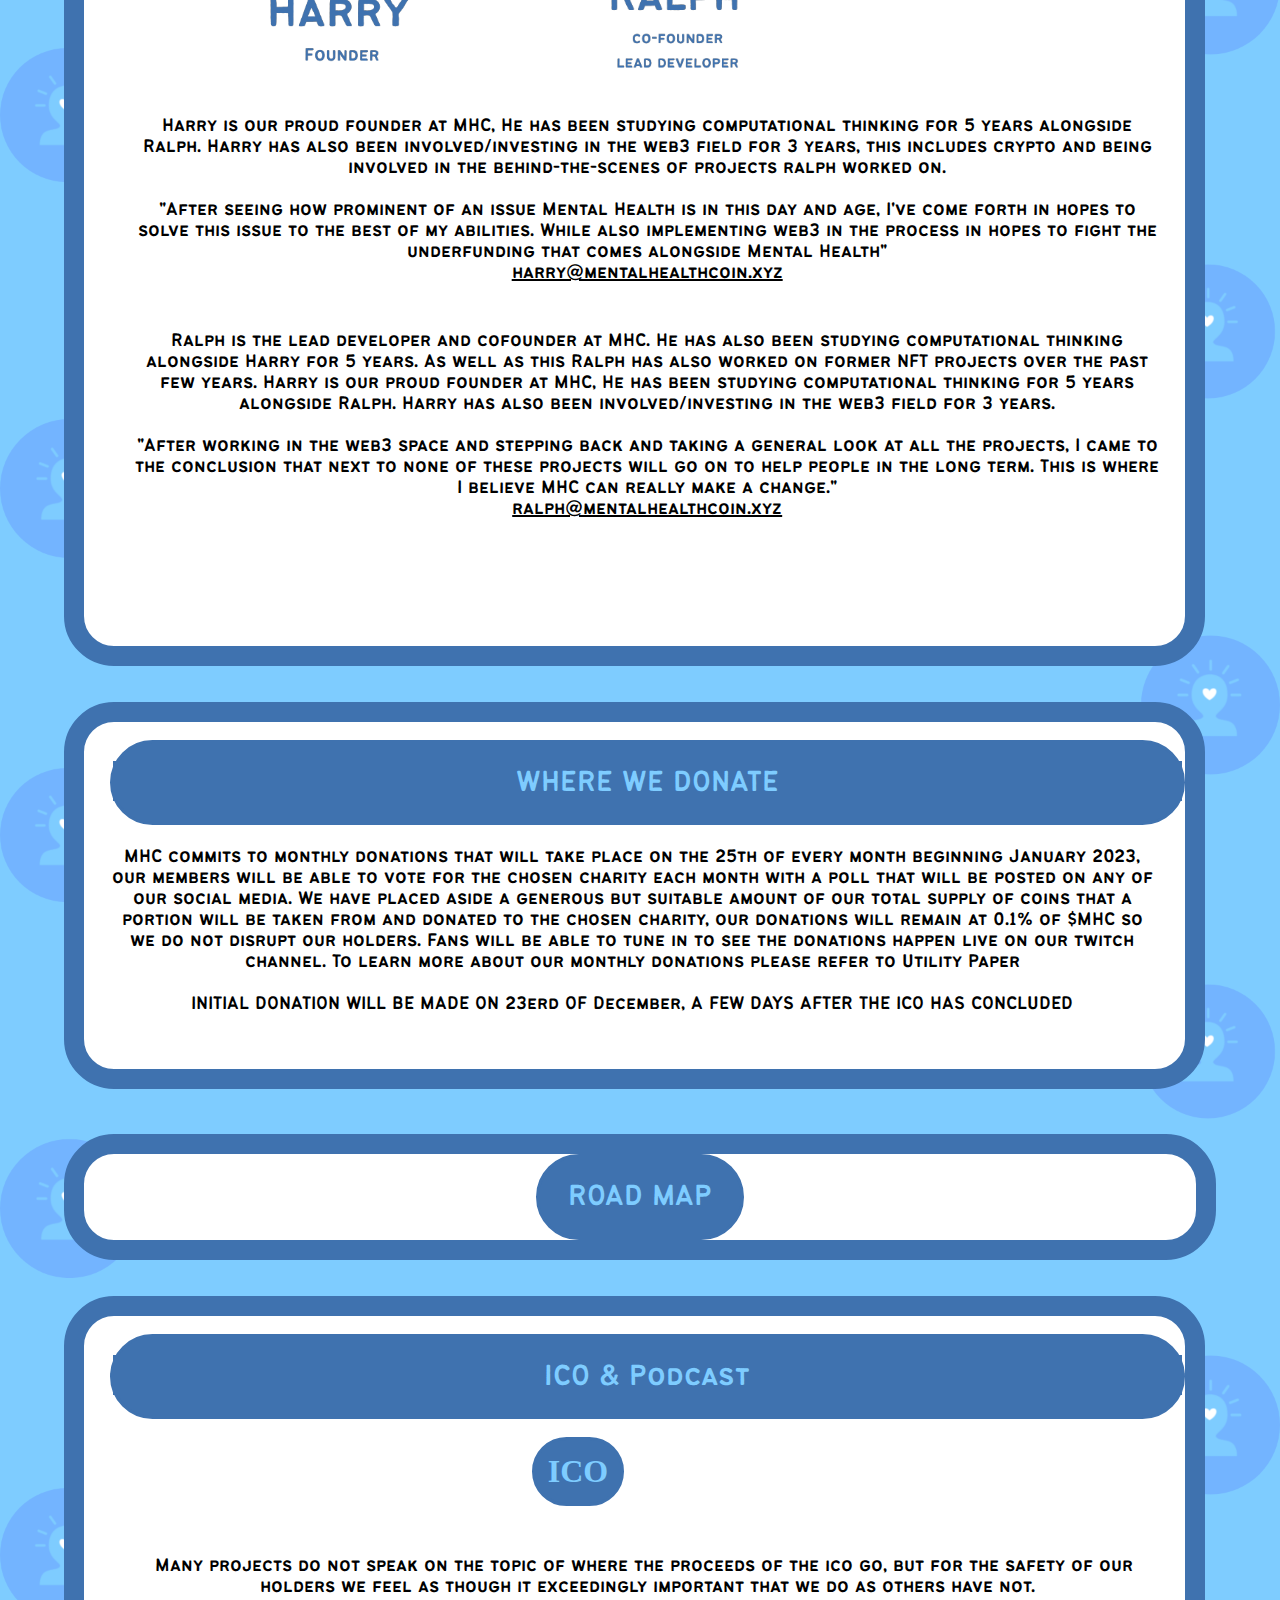
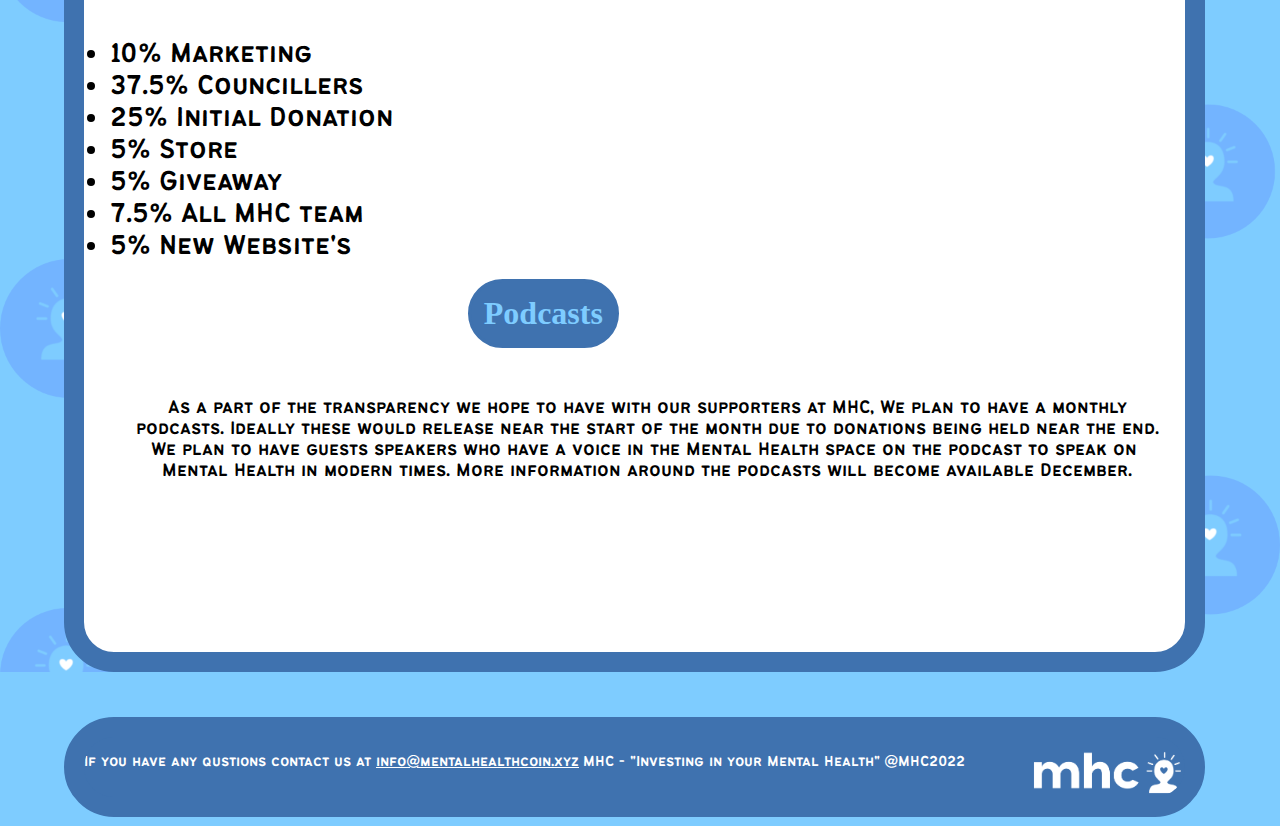
==== commit 38f1685a: "final upload" ====
--- a/index.html
+++ b/index.html
@@ -11,8 +11,10 @@
 
         <link rel="stylesheet" href="styles.css">
 
-        <link rel="stylesheet" type="text/css" media="only screen and (max-device-width: 480px)" href="mobiel.css"/>
-        
+        <link rel="stylesheet" type="text/css" media="only screen and (max-device-width: 1290px)" href="/mobiel.css"/>
+        <link rel="stylesheet" media="handheld" href="/mobiel.css">
+
+
         <link rel="preconnect" href="https://fonts.googleapis.com">
         <link rel="preconnect" href="https://fonts.gstatic.com" crossorigin>
         <link href="https://fonts.googleapis.com/css2?family=Alexandria&display=swap" rel="stylesheet">
@@ -31,32 +33,38 @@
         <a target="_blank" href="https://www.canva.com/design/DAFSkr2Fzkk/kwObljqCohiaONN66rqDRw/view?utm_content=DAFSkr2Fzkk&utm_campaign=designshare&utm_medium=link2&utm_source=sharebutton">
             <p class="paper_links">White Paper</p>
         </a>
+
         <img class="header_logo" src="/Images/MHC Logo.png">
+        <img class="header_logo_mobile" src="/Images/MHC Logo.png">
         
-        <a href="#" class="button">Comming Dec 5th</a>
+        <a href="https://buymhc.xyz/" target="_blank" class="button">Buy Now!</a>
     </header>
     <body>
         <section class="welcome_mhc">
                 <h1 class="main_text">Welcome to $MHC</h1>
-                <p class="sub_text">The world's #1 mental health oriented coin</p>
-                <a href="#" class="button_2">Comming Dec 5th</a>
+                <p class="sub_text">The world's #1 Mental Health oriented coin</p>
+                <a href="https://buymhc.xyz/" target="_blank" class="button_2">Buy Now!</a>
             <img class="gif" src="/Images/coin_gif.gif" height="500vw">
         </section>
         <!--Why MHC-->
-        <section class="section_blue">
+        <section class="section_why">
             <div class="title_blue">
                 <h1 class="title_blue_text">Why $MHC</h1>
             </div>
-            <p class="text_black">Mental Health Coin was founded due to the frugal funding in regard
-                to the mental health service in the USA and UK. MHC is a way for us
+            <p class="text_why">Mental Health Coin was founded due to the frugal funding in regard
+                to the Mental Health service in the USA and UK. MHC is a way for us
                 to use modern technology in hopes to support people who battle
-                with mental illnesses, especially at a time when mental health is
+                with mental illnesses, especially at a time when Mental Health is
                 poorly funded. Additional to our wallet set aside for monthly
-                donations we also hope to host MHC events located around the
-                world to bring more awareness to Mental health as well as a
-                parade of other utilities including free therapy.</p>
+                donations we plan to host MHC events located around the
+                world to bring more awareness to Mental Health as well as a
+                parade of other utilities including free therapy.<br><br>Our vision at Mental Health Coin is to make Mental Health support available for everyone. We offer a way for users who buy $MHC to get access to free Mental Health utilities as well as indirectly contribute to the donations we make to various Mental Health charities. We believe that having access to Mental Health support should be available and affordable to anyone, but in a majority of the world this is not the case. 1 in 4 Adults suffer from at least one Mental Health issue in their life and 54% do not get access to any treatment due to lack of access. Limited options and long waits can contribute to the overall lack of access. MHC will not only donate to Mental Health oriented charities so these issues can be fixed, but we will establish free online treatment options. We want everyone that feels a need to seek help to be able to get the help they need with no issues, something that currently is a struggle for most. MHC believes that it will be able to make a significant impact within the Mental Health field worldwide alongside our community.
+            </p>
                 <img class="img_right" src="/Images/ribbin.png" height="80%">
         </section>
+
+        <!--Tokenomics-->
+
         <section class="section_blue">
             <div class="title_blue">
                 <h1 class="title_blue_text">TOKENOMICS</h1>
@@ -71,11 +79,14 @@
                 To learn about how we are using the company and team
                 coins please refer to our <a class="text_black" target="_blank" href="https://www.canva.com/design/DAFSkr2Fzkk/kwObljqCohiaONN66rqDRw/view?utm_content=DAFSkr2Fzkk&utm_campaign=designshare&utm_medium=link2&utm_source=sharebutton">White Paper</a>
                 for a more
-                detailed view.
+                detailed view.<br>
                 </p>
                 <img class="img_right" src="/Images/graph.png" height="100%">
         </section>
-        <section class=" meet">
+
+        <!--Meet the Creators-->
+
+        <section class="meet">
             <div class="title_center">
                 <h1 class="title_blue_text">MEET THE CREATORS</h1>
             </div>
@@ -83,12 +94,12 @@
                 <img class="img_harry" src="/Images/harry_meet.png">
                 <p class="text_meet"><strong>Harry is our proud founder at MHC, He has been studying computational thinking for 5 years alongside Ralph. Harry has also been involved/investing in the web3 field for 3 years, this includes crypto and being involved in the behind-the-scenes of projects ralph worked on.</strong>
                     <br><br>
-                    "After seeing how prominent of an issue mental health is in this day and age, I've come forth in hopes to solve this issue to the best of my abilities. While also implementing web3 in the process in hopes to fight the underfunding that comes alongside mental health"
+                    "After seeing how prominent of an issue Mental Health is in this day and age, I've come forth in hopes to solve this issue to the best of my abilities. While also implementing web3 in the process in hopes to fight the underfunding that comes alongside Mental Health"
                 </p>
             </div>
             <div class="meet_ralph">
                 <img class="img_ralph" src="/Images/ralph_meet.png">
-                <p class="text_meet"><strong>Ralph is the lead developer and cofounder at MHC. He has also been
+                <p class="text_meet">Ralph is the lead developer and cofounder at MHC. He has also been
                     studying computational thinking
                     alongside Harry for 5 years. As well as
                     this Ralph has also worked on former
@@ -97,15 +108,18 @@
                     has been studying computational
                     thinking for 5 years alongside Ralph.
                     Harry has also been involved/investing
-                    in the web3 field for 3 years.</strong><br><br>
+                    in the web3 field for 3 years.<br><br>
                     "After working in the web3 space and stepping back and taking a
                     general look at all the projects, I came to the conclusion that next to
                     none of these projects will go on to help people in the long term. This
-                    is where I believe MHC can really make a change.
+                    is where I believe MHC can really make a change."
                     <a target="_blank" href="mailto:ralph@mentalhealthcoin.xyz"></a>
                 </p>
             </div>
         </section>
+
+        <!--Where we dnate-->
+
         <section class="section_blue">
             <div class="title_blue">
                 <h1 class="title_blue_text">WHERE WE DONATE</h1>
@@ -126,23 +140,29 @@
                 </p>
                 <img class="img_right" src="/Images/donate.png" height="90%">
         </section>
+
+        <!--Road Map-->
+
         <section class="section_road">
             <div class="title_center">
                 <h1 class="title_blue_text">ROAD MAP</h1>
             </div>
             <img class="roadmap_img" src="/Images/road_map.png" width="100%">
         </section>
+
+        <!--ICO and Podcast-->
+
         <section class="ico_pod">
             <div class="ico">
                 <h1 class="title_half">ICO</h1>
                 <p class="ico_text">Many projects do not speak ​on the topic of where the ​proceeds of the ico go, but ​for the safety of our ​holders we feel as though ​it exceedingly important ​that we do as others have ​not.
                 <br><br><stong>
                     <li>10% Marketing</li>
-                    <li>35% Councillers</li>
+                    <li>37.5% Councillers</li>
                     <li>25% Initial Donation</li>
                     <li>5% Store</li>
                     <li>5% Giveaway</li>
-                    <li>10% All MHC team</li>
+                    <li>7.5% All MHC team</li>
                     <li>5% New Website's</li>
                 </stong></p>
             </div>
@@ -151,15 +171,154 @@
                 <p class="pod_text">
                     As a part of the ​transparency we hope to ​have with our supporters ​at MHC, We plan to have a ​monthly podcasts. Ideally ​these would release near ​the start of the month due ​to donations being held ​near the end.
                     
-                    We plan to have guests ​speakers who have a voice ​in the mental health space ​on the podcast to speak on ​mental health in modern ​times. More information ​around the podcasts will ​become available December.
-                </p>
-            </div>
-        </section>
+                    We plan to have guests ​speakers who have a voice ​in the Mental Health space ​on the podcast to speak on ​Mental Health in modern ​times. More information ​around the podcasts will ​become available December.
+                </p>
+            </div>
+        </section>
+
+        <!-------------------------------MOBILE CODE BELLOW--------------------------------------------->
+
+        <!--Welcome to MHC-->
+        <section class="welcome_mhc_mobile">
+            <h1 class="main_text">Welcome to $MHC</h1>
+            <p class="sub_text">The world's #1 Mental Health oriented coin</p>
+            <a href="https://buymhc.xyz/" target="_blank" class="button_2">Buy Now!</a>
+            <img class="gif" src="/Images/coin_gif.gif" height="500vw">
+        </section>
+
+        <!--Why MHC-->
+        <section class="section_why_mobile">
+            <div class="title_blue">
+                <h1 class="title_blue_text">Why $MHC</h1>
+            </div>
+            <p class="text_why">Mental Health Coin was founded due to the frugal funding in regard
+                to the Mental Health service in the USA and UK. MHC is a way for us
+                to use modern technology in hopes to support people who battle
+                with mental illnesses, especially at a time when Mental Health is
+                poorly funded. Additional to our wallet set aside for monthly
+                donations we plan to host MHC events located around the
+                world to bring more awareness to Mental Health as well as a
+                parade of other utilities including free therapy.<br><br>Our vision at Mental Health Coin is to make Mental Health support available for everyone. We offer a way for users who buy $MHC to get access to free Mental Health utilities as well as indirectly contribute to the donations we make to various Mental Health charities. We believe that having access to Mental Health support should be available and affordable to anyone, but in a majority of the world this is not the case. 1 in 4 Adults suffer from at least one Mental Health issue in their life and 54% do not get access to any treatment due to lack of access. Limited options and long waits can contribute to the overall lack of access. MHC will not only donate to Mental Health oriented charities so these issues can be fixed, but we will establish free online treatment options. We want everyone that feels a need to seek help to be able to get the help they need with no issues, something that currently is a struggle for most. MHC believes that it will be able to make a significant impact within the Mental Health field worldwide alongside our community.
+            </p>
+                <img class="img_right" src="/Images/ribbin.png" height="80%">
+        </section>
+
+        <!--Tokenomics-->
+
+        <section class="section_why_mobile">
+            <div class="title_blue">
+                <h1 class="title_blue_text">TOKENOMICS</h1>
+            </div>
+            <p class="text_black"><strong> 500,000,000 tokens will ever be created, the
+                    allocation of the tokens goes as follows:</strong><br><br>
+                    45% Will be set aside for ICO/Presale and will be
+                    available to buy on the 5th of December To invest in MHC visit the top right of our website on the 5th of December.
+                    <br>
+                    We are giving 15% to the company. This is because funding free counseling for MHC holders is going to be costly and we would like our free counseling service to last forever. The MHC team are currently looking into ideas to make our free council service a stable program that can last for years. More on this topic will be spoken about in upcoming MHC podcasts.
+                    <br><br><br>
+                    To learn about how we are using the company and team
+                    coins please refer to our <a class="text_black" target="_blank" href="https://www.canva.com/design/DAFSkr2Fzkk/kwObljqCohiaONN66rqDRw/view?utm_content=DAFSkr2Fzkk&utm_campaign=designshare&utm_medium=link2&utm_source=sharebutton">White Paper</a>
+                    for a more
+                    detailed view.<br>
+                </p>
+                <img class="img_right" src="/Images/graph.png" height="100%">
+        </section>
+
+        <!--Meet the Creators-->
+        <section class="meet_mobile">
+            <div class="title_blue">
+                <h1 class="title_blue_text">MEET THE CREATORS</h1>
+            </div>
+            <img class="img_harry" src="/Images/harry_meet.png">
+            <p class="text_meet">Harry is our proud founder at MHC, He has been studying computational thinking for 5 years alongside Ralph. Harry has also been involved/investing in the web3 field for 3 years, this includes crypto and being involved in the behind-the-scenes of projects ralph worked on.
+                <br><br>
+                "After seeing how prominent of an issue Mental Health is in this day and age, I've come forth in hopes to solve this issue to the best of my abilities. While also implementing web3 in the process in hopes to fight the underfunding that comes alongside Mental Health"
+                <br><a target="_blank" href="mailto:ralph@mentalhealthcoin.xyz">harry@mentalhealthcoin.xyz</a>
+            </p>
+            <img class="img_ralph" src="/Images/ralph_meet.png">
+            <p class="text_meet">Ralph is the lead developer and cofounder at MHC. He has also been
+                studying computational thinking
+                alongside Harry for 5 years. As well as
+                this Ralph has also worked on former
+                NFT projects over the past few years.
+                Harry is our proud founder at MHC, He
+                has been studying computational
+                thinking for 5 years alongside Ralph.
+                Harry has also been involved/investing
+                in the web3 field for 3 years.<br><br>
+                "After working in the web3 space and stepping back and taking a
+                general look at all the projects, I came to the conclusion that next to
+                none of these projects will go on to help people in the long term. This
+                is where I believe MHC can really make a change."<br>
+                <a target="_blank" href="mailto:ralph@mentalhealthcoin.xyz">ralph@mentalhealthcoin.xyz</a>
+            </p>
+        </section>
+
+        <!--Where we dnate-->
+
+        <section class="section_where_mobile">
+            <div class="title_blue">
+                <h1 class="title_blue_text">WHERE WE DONATE</h1>
+            </div>
+            <p class="text_donate">MHC commits to monthly donations that will take place on the
+                25th of every month beginning January 2023, our members will
+                be able to vote for the chosen charity each month with a poll
+                that will be posted on any of our social media. We have placed
+                aside a generous but suitable amount of our total supply of
+                coins that a portion will be taken from and donated to the
+                chosen charity, our donations will remain at 0.1% of $MHC so we
+                do not disrupt our holders. Fans will be able to tune in to see
+                the donations happen live on our twitch channel.
+                To learn more about our monthly donations please refer to
+                Utility Paper<br><br><strong>
+                INITIAL DONATION WILL BE MADE ON 23erd OF December,
+                A FEW DAYS AFTER THE ICO HAS CONCLUDED</strong>
+                </p>
+                <img class="img_right" src="/Images/donate.png" height="90%">
+        </section>
+
+        <!--Road Map-->
+
+        <section class="section_road_mobile">
+            <div class="title_center">
+                <h1 class="title_blue_text">ROAD MAP</h1>
+            </div>
+            <img class="roadmap_img_mobile" src="/Images/road_map.png">
+        </section>
+
+        <!--ICO and Podcast-->
+
+        <section class="meet_mobile">
+            <div class="title_blue">
+                <h1 class="title_blue_text">ICO & Podcast</h1>
+            </div>
+                <h1 class="title_half_2">ICO</h1>
+                <p class="text_meet">Many projects do not speak ​on the topic of where the ​proceeds of the ico go, but ​for the safety of our ​holders we feel as though ​it exceedingly important ​that we do as others have ​not.
+                <br><br><stong>
+                    <li>10% Marketing</li>
+                    <li>37.5% Councillers</li>
+                    <li>25% Initial Donation</li>
+                    <li>5% Store</li>
+                    <li>5% Giveaway</li>
+                    <li>7.5% All MHC team</li>
+                    <li>5% New Website's</li>
+                </stong></p>
+                <h1 class="title_half">Podcasts</h1>
+                <p class="text_meet">
+                    As a part of the ​transparency we hope to ​have with our supporters ​at MHC, We plan to have a ​monthly podcasts. Ideally ​these would release near ​the start of the month due ​to donations being held ​near the end.
+                    
+                    We plan to have guests ​speakers who have a voice ​in the Mental Health space ​on the podcast to speak on ​Mental Health in modern ​times. More information ​around the podcasts will ​become available December.
+                </p>
+        </section>
+
     </body>
     <footer>
         <img class="footer-image" src="Images/White logo - no background.png" height="60px"></img>
         <p class="footertext">If you have any qustions contact us at <a target="_blank" href="mailto:info@mentalhealthcoin.xyz">info@mentalhealthcoin.xyz</a></p>
-        <p class="footertext">MHC - "Investing in your mental health"</p>
+        <p class="footertext">MHC - "Investing in your Mental Health"</p>
         <p class="footertext">@MHC2022</p>
+        <p class="footertextmobile">If you have any qustions contact us at <a target="_blank" class="footertextmobile" href="mailto:info@mentalhealthcoin.xyz">info@mentalhealthcoin.xyz</a></p>
+        <p class="footertextmobile">MHC - "Investing in your Mental Health"</p>
+        <p class="footertextmobile">@MHC2022</p>
     </footer>
 </html>--- a/styles.css
+++ b/styles.css
@@ -34,6 +34,10 @@
   float: left;
 }
 
+.header_logo_mobile {
+  display: none;
+}
+
 .paper_links {
   font-size: 30px;
   color: #7ECCFF;
@@ -52,8 +56,8 @@
 .paper_links_2 {
   font-size: 30px;
   color: #7ECCFF;
-  padding-top: 1vw;
-  padding-bottom: 1vw;
+  padding-top: 1vh;
+  padding-bottom: 1vh;
   border-radius: 25px;
   background-color: white;
   width: 10vw;
@@ -72,9 +76,9 @@
 /* Welcome MHC */
 
 .welcome_mhc {
-    margin-top: 5vw;
-    padding-top: 4vw;
-    padding-bottom: 4vw;
+    margin-top: 5vh;
+    padding-top: 4vh;
+    padding-bottom: 4vh;
     margin-left: 5%;
     margin-right: 5vw;
     border-radius: 25px;
@@ -89,6 +93,7 @@
     overflow: hidden;
     height: 65vh;;
     width: 86vw;
+    overflow-y: auto;
   }
   
   .main_text {
@@ -119,8 +124,8 @@
 }
   
   .heads {
-      padding-top: 4vw;
-      padding-bottom: 4vw;
+      padding-top: 4vh;
+      padding-bottom: 4vh;
       margin-left: 5%;
       margin-right: 5vw;
       border-radius: 25px;
@@ -130,9 +135,9 @@
 
 /* Why $MHC */
 
-.section_blue {
-  margin-top: 5vw;
-  padding-bottom: 4vw;
+.section_why {
+  margin-top: 4vh;
+  padding-bottom: 4vh;
   margin-left: 5%;
   margin-right: 5vw;
   border-radius: 25px;
@@ -145,6 +150,27 @@
   border-width: 20px;
   display: block;
   overflow: hidden;
+  height: 100vh;
+  width: 86vw;
+  position: sticky;
+  overflow-y: auto;
+}
+
+.section_blue {
+  margin-top: 4vh;
+  padding-bottom: 4vh;
+  margin-left: 5%;
+  margin-right: 5vw;
+  border-radius: 25px;
+  column-count: 2;
+  background-color: white;
+  border-radius: 50px;
+  margin-bottom: none;
+  border-color: #3F72AF;
+  border-style: solid;
+  border-width: 20px;
+  display: block;
+  overflow: hidden;
   height: 70vh;;
   width: 86vw;
   position: sticky;
@@ -163,7 +189,7 @@
   width: 15vw;
   text-align: center;
   margin-left: 2vw;
-  margin-top: 2vw;
+  margin-top: 2vh;
   z-index: 1;
 }
 
@@ -173,13 +199,24 @@
   z-index: 1;
 }
 
-.text_black {
+.text_why {
   font-family: 'CustomFont', 'bantayogregular';
   font-weight: lighter;
   width: 95%;
   margin-left: 2vw;
   font-size: 23px;
   text-align: center;
+  height: 100vh;
+}
+
+.text_black {
+  font-family: 'CustomFont', 'bantayogregular';
+  font-weight: lighter;
+  width: 95%;
+  margin-left: 2vw;
+  font-size: 23px;
+  text-align: center;
+  height: fit-content;
 }
 
 .img_right {
@@ -189,22 +226,25 @@
 
 
 /* Meet the creators */
+
+.meet_mobile {
+  display: none;
+}
+
 .title_center {
   border-radius: 50px;
-  margin-bottom: none;
   border-color: #3F72AF;
   border-style: solid;
   color: #3F72AF;
-  display: block;
   background-color: #3F72AF;
   width: fit-content;
-  padding: 0.5vw;
   padding-left: 2vw;
   padding-right: 2vw;
-  text-align: center;
-  margin-top: 0.1vw;
-  margin-left: 35vw;
-  margin-right: 35vw;
+  margin-top: 0.1vh;
+  margin: auto;
+  display: flex;
+  align-items: center;
+  justify-content: center;
 }
 
 .meet {
@@ -219,9 +259,9 @@
 }
 
 .meet_harry {
-  width: 86vw;
-  background-color: white;
-  padding-bottom: 0vw;
+  background-color: white;
+  padding-bottom: 0vh;
+  margin-right: 5vw;
   border-radius: 50px;
   margin-bottom: none;
   border-color: #3F72AF;
@@ -231,11 +271,10 @@
   overflow: hidden;
   height: auto;
   width: 36vw;
-  height: 38vw;
+  height: 65vh;
+  float: auto;
+  overflow-y: auto;
   float: right;
-  position: absolute;
-  margin-left: 50%;
-  margin-top: 0%;
 }
 
 .img_harry {
@@ -251,9 +290,8 @@
 }
 
 .meet_ralph {
-  width: 86vw;
-  background-color: white;
-  padding-bottom: 0vw;
+  background-color: white;
+  padding-bottom: 0vh;
   margin-right: 5vw;
   border-radius: 50px;
   margin-bottom: none;
@@ -264,31 +302,30 @@
   overflow: hidden;
   height: auto;
   width: 36vw;
-  height: 38vw;
-  float: left;
+  height: 65vh;
+  float: auto;
+  overflow-y: auto;
 }
 
 .text_meet {
   font-family: 'CustomFont', 'bantayogregular';
-  font-weight: lighter;
   width: 25vw;
   font-size: 20px;
   text-align: center;
   float: left;
-  margin-left: 7vw;
-  margin-top: 19vh;
+  margin-left: 4vw;
+  margin-top: 3vh;
   display: block;
 }
 
 .text_meet_2 {
   font-family: 'CustomFont', 'bantayogregular';
-  font-weight: lighter;
   width: 25vw;
   margin-left: 0vw;
   font-size: 20px;
   text-align: center;
   float: right;
-  margin-right: 11vw;
+  margin-right: 4vw;
   display: block;
   margin-bottom: 0vh;
 }
@@ -307,10 +344,9 @@
 /* Road Map */
 
 .section_road {
-  width: 86vw;
-  background-color: white;
-  margin-top: 5vw;
-  padding-bottom: 0vw;
+  background-color: white;
+  margin-top: 5vh;
+  padding-bottom: 0vh;
   margin-left: 5%;
   margin-right: 5vw;
   border-radius: 50px;
@@ -331,7 +367,7 @@
 /*ICO and Podcast Code*/
 
 .ico_pod {
-  margin-top: 5vw;
+  margin-top: 5vh;
   margin-left: 5%;
   border-radius: 50px;
   margin-bottom: none;
@@ -342,9 +378,8 @@
 }
 
 .ico {
-  width: 86vw;
-  background-color: white;
-  padding-bottom: 0vw;
+  background-color: white;
+  padding-bottom: 0vh;
   margin-right: 5vw;
   border-radius: 50px;
   margin-bottom: none;
@@ -355,14 +390,15 @@
   overflow: hidden;
   height: auto;
   width: 36vw;
-  height: 38vw;
+  height: 65vh;
   float: left;
+  overflow-y: auto;
 }
 
 .pod {
   width: 86vw;
   background-color: white;
-  padding-bottom: 0vw;
+  padding-bottom: 0vh;
   border-radius: 50px;
   margin-bottom: none;
   border-color: #3F72AF;
@@ -372,10 +408,11 @@
   overflow: hidden;
   height: auto;
   width: 36vw;
-  height: 38vw;
+  height: 65vh;
   float: right;
   position: absolute;
   margin-left: 50%;
+  overflow-y: auto;
 }
 
 .title_half {
@@ -390,7 +427,7 @@
   padding: 1vw;
   width: fit-content;
   text-align: center;
-  margin-top: 0.1vw;
+  margin-top: 0.1vh;
   text-align: center;
   margin-left: 15vw;
 }
@@ -423,7 +460,7 @@
 
 footer {
   background-color: #3F72AF;
-  padding-bottom: 0vw;
+  padding-bottom: 0vh;
   border-radius: 50px;
   border-color: #3F72AF;
   border-style: solid;
@@ -433,9 +470,9 @@
   width: 86vw;
   height: 200px;
   float: left;
-  margin-top: 5vw;
+  margin-top: 5vh;
   margin-left: 5%;
-  margin-bottom: 1vw;
+  margin-bottom: 1vh;
 }
 
 .footer-image {
@@ -450,6 +487,43 @@
   color: white;
   font-family: 'CustomFont', 'bantayogregular';
   font-size: 150%;
+}
+
+.footertextmobile {
+  text-align: left;
+  font-family: 'CustomFont', 'bantayogregular';
+  display: none;
+}
+
+
+/*----MOBILE CODE----*/
+
+.welcome_mhc_mobile {
+  display: none;
+}
+
+.section_why_mobile {
+  display: none;
+}
+
+.meet_mobile {
+  display: none;
+}
+
+.section_where_mobile {
+  display: none;
+}
+
+.section_road_mobile{
+  display: none;
+}
+
+.roadmap_img_mobile {
+  display: none;
+}
+
+.footer_text_mobile {
+  display: none;
 }
 
 /*Button Code*/
@@ -468,7 +542,7 @@
     margin-right: 2vw;
     margin-top: 20px;
     float: right;
-    height: 1.2vw;
+    height: 1.2vh;
     text-align: center;
     text-decoration: none;
     width: 8vw;
--- a/mobiel.css
+++ b/mobiel.css
@@ -28,49 +28,62 @@
 }
 
 .header_logo {
-text-align: center;
+align-items: center;
+text-align: center;
+align-content: center;
 float: left;
-margin-top: 2vh;
 display: none;
 }
 
+.header_logo_mobile {
+  align-items: center;
+  text-align: center;
+  align-content: center;
+  margin-top: 4vh;
+  z-index: 1;
+  display: inline-block;
+}
+
 .paper_links {
-font-size: 30px;
+font-size: 200%;
 color: #7ECCFF;
 padding-top: 1vw;
 padding-bottom: 1vw;
 border-radius: 25px;
 background-color: white;
 width: 30vw;
-text-align: center;
-display: block;
 float: left;
+text-align: center;
+display: block;
+
 }
 
 .paper_links_2 {
 font-size: 30px;
 color: #7ECCFF;
-padding-top: 1vw;
-padding-bottom: 1vw;
+padding-top: 1vh;
+padding-bottom: 1vh;
 border-radius: 25px;
 background-color: white;
-width: 30vw;
-display: block;
-text-align: center;
-float: right;
+width: 10vw;
+float: left;
+display: block;
+margin-left: 1vw;
+text-align: center;
 }
 
 .icons {
-  display: block;
+  height: 40px;
   float: left;
+  margin-left: 1%;
 }
 
 /* Welcome MHC */
 
 .welcome_mhc {
-  margin-top: 5vw;
-  padding-top: 4vw;
-  padding-bottom: 4vw;
+  margin-top: 5vh;
+  padding-top: 4vh;
+  padding-bottom: 4vh;
   margin-left: 5%;
   margin-right: 5vw;
   border-radius: 25px;
@@ -81,16 +94,37 @@
   border-color: white;
   border-style: solid;
   border-width: 20px;
-  display: block;
+  display: none;
   overflow: hidden;
   height: 65vh;;
   width: 86vw;
+  overflow-y: auto;
+}
+
+.welcome_mhc_mobile {
+  margin-top: 5vh;
+  padding-top: 4vh;
+  padding-bottom: 4vh;
+  margin-left: 5%;
+  margin-right: 5vw;
+  border-radius: 25px;
+  background-color: #7ECCFF;
+  border-radius: 50px;
+  margin-bottom: none;
+  border-color: white;
+  border-style: solid;
+  border-width: 20px;
+  display: block;
+  overflow: hidden;
+  height: 60vh;;
+  width: 86vw;
+  overflow-y: auto;
 }
 
 .main_text {
   color: white;
-  font-size: 540%;
-  margin-left: 1vw;
+  font-size: 400%;
+  margin-left: 2vw;
   text-shadow: 5 5 .5em white;
   font-family: 'CustomFont', 'bantayogregular';
   margin-bottom: 0%;
@@ -98,27 +132,30 @@
   text-shadow:0.07159456em 0.07159456em 0em rgba(255, 255, 255, 0.400000);
   letter-spacing:0em;
   line-height:1.04em;
-  width: 100vw;
 }
 
 .sub_text {
+  color: white;
+  font-size: 250%;
+  margin-left: 2vw;
+  margin-top: 0%;
   font-family: 'CustomFont', 'bantayogregular';
-  margin-top: 30vh;
-  margin-left: 0%;
-  width: 100vw;
-  margin-right: 0%;
-  overflow-x: scroll;
-  text-align: left;
+  margin-top: 6vh;
+  margin-right: 20vw;
+  margin-left: 2vw;
+  width: 80vw;
+  float: left;
+  height: auto;
 }
 
 .gif {
-  float: right;
-  display: none;
+ float: right;
+ display: none;
 }
 
 .heads {
-    padding-top: 4vw;
-    padding-bottom: 4vw;
+    padding-top: 4vh;
+    padding-bottom: 4vh;
     margin-left: 5%;
     margin-right: 5vw;
     border-radius: 25px;
@@ -128,9 +165,49 @@
 
 /* Why $MHC */
 
+.section_why {
+margin-top: 4vh;
+padding-bottom: 4vh;
+margin-left: 5%;
+margin-right: 5vw;
+border-radius: 25px;
+background-color: white;
+border-radius: 50px;
+margin-bottom: none;
+border-color: #3F72AF;
+border-style: solid;
+border-width: 20px;
+display: none;
+overflow: hidden;
+height: 100vh;
+width: 86vw;
+position: sticky;
+overflow-y: auto;
+}
+
+.section_why_mobile {
+  margin-top: 4vh;
+  padding-bottom: 4vh;
+  margin-left: 5%;
+  margin-right: 5vw;
+  border-radius: 25px;
+  background-color: white;
+  border-radius: 50px;
+  margin-bottom: none;
+  border-color: #3F72AF;
+  border-style: solid;
+  border-width: 20px;
+  display: block;
+  overflow: hidden;
+  height: 100vh;
+  width: 86vw;
+  position: sticky;
+  overflow-y: auto;
+  }
+
 .section_blue {
-margin-top: 5vw;
-padding-bottom: 4vw;
+margin-top: 4vh;
+padding-bottom: 4vh;
 margin-left: 5%;
 margin-right: 5vw;
 border-radius: 25px;
@@ -141,9 +218,9 @@
 border-color: #3F72AF;
 border-style: solid;
 border-width: 20px;
-display: block;
-overflow: hidden;
-height: 80vh;;
+display: none;
+overflow: hidden;
+height: 70vh;;
 width: 86vw;
 position: sticky;
 }
@@ -158,19 +235,38 @@
 background-color: #3F72AF;
 margin-top: 0%;
 padding-top: 0%;
-width: fit-content;
+width: auto;
 text-align: center;
 margin-left: 2vw;
-margin-top: 2vw;
+margin-top: 2vh;
 z-index: 1;
-padding-left: 1vw;
-padding-right: 1vw;
 }
 
 .title_blue_text {
-color: #7ECCFF;
-font-family: 'CustomFont', 'bantayogregular';
-z-index: 1;
+  margin-bottom: none;
+  border-color: #3F72AF;
+  border-style: solid;
+  color: #7ECCFF;
+  display: block;
+  background-color: #3F72AF;
+  margin-top: 0%;
+  padding-top: 0%;
+  text-align: center;
+  margin-top: 2vh;
+  width: auto;
+  z-index: 1;
+}
+
+.text_why {
+font-family: 'CustomFont', 'bantayogregular';
+font-weight: lighter;
+width: 79vw;
+margin-left: 2vw;
+margin-right: 2vw;
+font-size: 23px;
+text-align: left;
+height: auto;
+float: none;
 }
 
 .text_black {
@@ -180,68 +276,157 @@
 margin-left: 2vw;
 font-size: 23px;
 text-align: center;
+height: fit-content;
 }
 
 .img_right {
 margin-left: 5%;
-margin-top: 6vw;
+margin-top: 2vh;
+display: none;
 }
 
 
 /* Meet the creators */
-.title_center {
-border-radius: 50px;
-margin-bottom: none;
-border-color: #3F72AF;
-border-style: solid;
-color: #3F72AF;
-display: block;
-background-color: #3F72AF;
-width: fit-content;
-padding: 0.5vw;
-padding-left: 2vw;
-padding-right: 2vw;
-text-align: center;
-margin-top: 0.1vw;
-margin-left: 35vw;
-margin-right: 35vw;
-}
-
-.section_meet {
-background-color: white;
-width: 86vw;
-margin-top: 5vw;
-padding-bottom: 0vw;
+
+.meet_mobile {
+margin-top: 4vh;
+padding-bottom: 4vh;
 margin-left: 5%;
 margin-right: 5vw;
 border-radius: 25px;
-column-count: 2;
-border-radius: 50px;
-margin-bottom: none;
-border-color: #3F72AF;
-border-style: solid;
-border-width: 20px;
-display: block;
-overflow: hidden;
-height: 84vh;
+background-color: white;
+border-radius: 50px;
+margin-bottom: none;
+border-color: #3F72AF;
+border-style: solid;
+border-width: 20px;
+display: block;
+overflow: hidden;
+height: 100vh;
 width: 86vw;
-background-color: white;
+position: sticky;
+overflow-y: auto;
+}
+
+
+.title_center {
+border-radius: 50px;
+border-color: #3F72AF;
+border-style: solid;
+color: #3F72AF;
+background-color: #3F72AF;
+width: fit-content;
+padding-left: 2vw;
+padding-right: 2vw;
+margin-top: 0.1vh;
+margin: auto;
+display: flex;
+align-items: center;
+justify-content: center;
+}
+
+.meet {
+margin-top: 5vw;
+margin-left: 5%;
+border-radius: 50px;
+margin-bottom: none;
+overflow: hidden;
+height: 84vh;;
+width: 88vw;
+display: none;
+}
+
+.meet_harry {
+background-color: white;
+padding-bottom: 0vh;
+margin-right: 5vw;
+border-radius: 50px;
+margin-bottom: none;
+border-color: #3F72AF;
+border-style: solid;
+border-width: 20px;
+display: block;
+overflow: hidden;
+height: auto;
+width: 36vw;
+height: 65vh;
+overflow-y: auto;
+}
+
+.img_harry {
+height: 30%;
+margin-left: 13vw;
+margin-bottom: 0%;
+}
+
+.img_ralph {
+height: 30%;
+margin-left: 13vw;
+margin-bottom: 0%;
+text-align: center;
+align-items: center;
+align-content: center;
+}
+
+.meet_ralph {
+background-color: white;
+padding-bottom: 0vh;
+margin-right: 5vw;
+border-radius: 50px;
+margin-bottom: none;
+border-color: #3F72AF;
+border-style: solid;
+border-width: 20px;
+display: block;
+overflow: hidden;
+height: auto;
+width: 36vw;
+height: 65vh;
+overflow-y: auto;
 }
 
 .text_meet {
 font-family: 'CustomFont', 'bantayogregular';
-font-weight: lighter;
-width: 100vw;
+width: 80vw;
+font-size: 20px;
+text-align: center;
+margin-left: 4vw;
+margin-top: 3vh;
+display: block;
+}
+
+.text_meet_2 {
+font-family: 'CustomFont', 'bantayogregular';
+width: 25vw;
 margin-left: 0vw;
 font-size: 20px;
 text-align: center;
-margin-left: 7vw;
-margin-top: 10vw;
-display: block;
-text-align: center;
+margin-right: 4vw;
+display: block;
+margin-bottom: 0vh;
 }
 
 /* Where We donate */
+
+.section_where_mobile {
+  margin-top: 4vh;
+  padding-bottom: 4vh;
+  margin-left: 5%;
+  margin-right: 5vw;
+  border-radius: 25px;
+  background-color: white;
+  border-radius: 50px;
+  margin-bottom: none;
+  border-color: #3F72AF;
+  border-style: solid;
+  border-width: 20px;
+  display: block;
+  overflow: hidden;
+  height: auto;
+  width: 86vw;
+  position: sticky;
+  overflow-y: auto;
+}
 
 .text_donate {
 font-family: 'CustomFont', 'bantayogregular';
@@ -252,14 +437,12 @@
 text-align: center;
 }
 
-
 /* Road Map */
 
 .section_road {
-width: 86vw;
-background-color: white;
-margin-top: 5vw;
-padding-bottom: 0vw;
+background-color: white;
+margin-top: 5vh;
+padding-bottom: 0vh;
 margin-left: 5%;
 margin-right: 5vw;
 border-radius: 50px;
@@ -267,33 +450,53 @@
 border-color: #3F72AF;
 border-style: solid;
 border-width: 20px;
-display: block;
+display: none;
 overflow: hidden;
 height: auto;
+}
+
+.section_road_mobile {
+  background-color: white;
+  margin-top: 5vh;
+  padding-bottom: 0vh;
+  margin-left: 5%;
+  margin-right: 5vw;
+  border-radius: 50px;
+  margin-bottom: none;
+  border-color: #3F72AF;
+  border-style: solid;
+  border-width: 20px;
+  display: block;
+  overflow: hidden;
+  height: auto;
 }
 
 .roadmap_img {
 margin-left: 2vw;
 }
 
+.roadmap_img_mobile {
+  width: 89vw;
+  display: show;
+}
+
 
 /*ICO and Podcast Code*/
 
 .ico_pod {
-margin-top: 5vw;
+margin-top: 5vh;
 margin-left: 5%;
 border-radius: 50px;
 margin-bottom: none;
-display: block;
+display: none;
 overflow: hidden;
 height: 84vh;;
 width: 88vw;
 }
 
 .ico {
-width: 86vw;
-background-color: white;
-padding-bottom: 0vw;
+background-color: white;
+padding-bottom: 0vh;
 margin-right: 5vw;
 border-radius: 50px;
 margin-bottom: none;
@@ -304,14 +507,15 @@
 overflow: hidden;
 height: auto;
 width: 36vw;
-height: 38vw;
+height: 65vh;
 float: left;
+overflow-y: auto;
 }
 
 .pod {
 width: 86vw;
 background-color: white;
-padding-bottom: 0vw;
+padding-bottom: 0vh;
 border-radius: 50px;
 margin-bottom: none;
 border-color: #3F72AF;
@@ -321,10 +525,11 @@
 overflow: hidden;
 height: auto;
 width: 36vw;
-height: 38vw;
+height: 65vh;
 float: right;
 position: absolute;
 margin-left: 50%;
+overflow-y: auto;
 }
 
 .title_half {
@@ -339,37 +544,55 @@
 padding: 1vw;
 width: fit-content;
 text-align: center;
-margin-top: 0.1vw;
-text-align: center;
-margin-left: 15vw;
+margin-top: 2vh;
+margin-left: 30vw;
+}
+
+.title_half_2 {
+  border-radius: 50px;
+  margin-bottom: none;
+  border-color: #3F72AF;
+  border-style: solid;
+  color: #7ECCFF;
+  display: block;
+  background-color: #3F72AF;
+  margin-top: 0%;
+  padding: 1vw;
+  width: fit-content;
+  text-align: center;
+  margin-top: 2vh;
+  margin-left: 35vw;
 }
 
 .ico_text {
 font-size: 180%;
 width: 30vw;
 margin-left: 2vw;
+font-family: 'CustomFont', 'bantayogregular';
 }
 
 .pod_text {
 font-size: 180%;
 width: 30vw;
 margin-left: 2vw;
+font-family: 'CustomFont', 'bantayogregular';
 }
 
 li {
 margin-left: 2vw;
 font-size: 30px;
+font-family: 'CustomFont', 'bantayogregular';
 }
 
 a {
-color: white;
+color: black;
 }
 
 /* Footer Code */
 
 footer {
 background-color: #3F72AF;
-padding-bottom: 0vw;
+padding-bottom: 0vh;
 border-radius: 50px;
 border-color: #3F72AF;
 border-style: solid;
@@ -377,30 +600,90 @@
 display: block;
 overflow: hidden;
 width: 86vw;
-height: 200px;
+height: auto;
 float: left;
-margin-top: 5vw;
-margin-left: 5%;
-margin-bottom: 1vw;
+margin-top: 5vh;
+margin-left: 5vw;
+margin-right: 5vw;
+margin-bottom: 1vh;
 }
 
 .footer-image {
-margin-left: 90%;
+float: right;
 }
 
 .footertext {
 text-align: center;
 margin-left: 100px;
 margin-right: 100px;
-margin-bottom: 0px;
+margin-bottom: 20px;
 color: white;
 font-family: 'CustomFont', 'bantayogregular';
-font-size: 120%;
+font-size: 150%;
+display: none;
+}
+
+.footertextmobile {
+  text-align: left;
+  font-family: 'CustomFont', 'bantayogregular';
+  display: inline-block;
+  color: white;
 }
 
 /*Button Code*/
 .button {
-  display: inline-block;
+  display: none;
+  padding: 0.75rem 1.25rem;
+  border-radius: 10rem;
+  color: #fff;
+  text-transform: uppercase;
+  font-size: 1.3rem;
+  letter-spacing: 0.15rem;
+  transition: all 0.3s;
+  position: relative;
+  overflow: hidden;
+  z-index: 1;
+  margin-right: 4vw;
+  margin-top: 20px;
+  height: 1.2vh;
+  text-align: center;
+  text-decoration: none;
+  width: 30vw;
+  height: auto;
+  font-family: 'CustomFont', 'bantayogregular';
+}
+.button:after {
+  content: "";
+  position: absolute;
+  bottom: 0;
+  left: 0;
+  width: 100%;
+  height: 100%;
+  background-color: #0cf;
+  border-radius: 10rem;
+  z-index: -2;
+}
+.button:before {
+  content: "";
+  position: absolute;
+  bottom: 0;
+  left: 0;
+  width: 0%;
+  height: 100%;
+  background-color: #008fb3;
+  transition: all 0.3s;
+  border-radius: 10rem;
+  z-index: -1;
+}
+.button:hover {
+  color: #fff;
+}
+.button:hover:before {
+  width: 100%;
+}
+
+
+.button_2 {
   padding: 0.75rem 1.25rem;
   border-radius: 10rem;
   color: #fff;
@@ -414,43 +697,11 @@
   text-align: center;
   text-decoration: none;
   width: 30vw;
-  height: 7vh;
-}
-.button:after {
-  content: "";
-  position: absolute;
-  bottom: 0;
-  left: 0;
-  width: 100%;
-  height: 100%;
-  background-color: #0cf;
-  border-radius: 10rem;
-  z-index: -2;
-}
-.button:before {
-  content: "";
-  position: absolute;
-  bottom: 0;
-  left: 0;
-  width: 0%;
-  height: 100%;
-  background-color: #008fb3;
-  transition: all 0.3s;
-  border-radius: 10rem;
-  z-index: -1;
-}
-.button:hover {
-  color: #fff;
-}
-.button:hover:before {
-  width: 100%;
-}
-
-
-.button_2 {
-  display: none;
-}
-
+  height: auto;
+  margin-left: 2vw;
+  font-family: 'CustomFont', 'bantayogregular';
+  display: inline-block;
+}
 .button_2:after {
   content: "";
   position: absolute;
--- a/mobiel.css
+++ b/mobiel.css
@@ -28,49 +28,62 @@
 }
 
 .header_logo {
-text-align: center;
+align-items: center;
+text-align: center;
+align-content: center;
 float: left;
-margin-top: 2vh;
 display: none;
 }
 
+.header_logo_mobile {
+  align-items: center;
+  text-align: center;
+  align-content: center;
+  margin-top: 4vh;
+  z-index: 1;
+  display: inline-block;
+}
+
 .paper_links {
-font-size: 30px;
+font-size: 200%;
 color: #7ECCFF;
 padding-top: 1vw;
 padding-bottom: 1vw;
 border-radius: 25px;
 background-color: white;
 width: 30vw;
-text-align: center;
-display: block;
 float: left;
+text-align: center;
+display: block;
+
 }
 
 .paper_links_2 {
 font-size: 30px;
 color: #7ECCFF;
-padding-top: 1vw;
-padding-bottom: 1vw;
+padding-top: 1vh;
+padding-bottom: 1vh;
 border-radius: 25px;
 background-color: white;
-width: 30vw;
-display: block;
-text-align: center;
-float: right;
+width: 10vw;
+float: left;
+display: block;
+margin-left: 1vw;
+text-align: center;
 }
 
 .icons {
-  display: block;
+  height: 40px;
   float: left;
+  margin-left: 1%;
 }
 
 /* Welcome MHC */
 
 .welcome_mhc {
-  margin-top: 5vw;
-  padding-top: 4vw;
-  padding-bottom: 4vw;
+  margin-top: 5vh;
+  padding-top: 4vh;
+  padding-bottom: 4vh;
   margin-left: 5%;
   margin-right: 5vw;
   border-radius: 25px;
@@ -81,16 +94,37 @@
   border-color: white;
   border-style: solid;
   border-width: 20px;
-  display: block;
+  display: none;
   overflow: hidden;
   height: 65vh;;
   width: 86vw;
+  overflow-y: auto;
+}
+
+.welcome_mhc_mobile {
+  margin-top: 5vh;
+  padding-top: 4vh;
+  padding-bottom: 4vh;
+  margin-left: 5%;
+  margin-right: 5vw;
+  border-radius: 25px;
+  background-color: #7ECCFF;
+  border-radius: 50px;
+  margin-bottom: none;
+  border-color: white;
+  border-style: solid;
+  border-width: 20px;
+  display: block;
+  overflow: hidden;
+  height: 60vh;;
+  width: 86vw;
+  overflow-y: auto;
 }
 
 .main_text {
   color: white;
-  font-size: 540%;
-  margin-left: 1vw;
+  font-size: 400%;
+  margin-left: 2vw;
   text-shadow: 5 5 .5em white;
   font-family: 'CustomFont', 'bantayogregular';
   margin-bottom: 0%;
@@ -98,27 +132,30 @@
   text-shadow:0.07159456em 0.07159456em 0em rgba(255, 255, 255, 0.400000);
   letter-spacing:0em;
   line-height:1.04em;
-  width: 100vw;
 }
 
 .sub_text {
+  color: white;
+  font-size: 250%;
+  margin-left: 2vw;
+  margin-top: 0%;
   font-family: 'CustomFont', 'bantayogregular';
-  margin-top: 30vh;
-  margin-left: 0%;
-  width: 100vw;
-  margin-right: 0%;
-  overflow-x: scroll;
-  text-align: left;
+  margin-top: 6vh;
+  margin-right: 20vw;
+  margin-left: 2vw;
+  width: 80vw;
+  float: left;
+  height: auto;
 }
 
 .gif {
-  float: right;
-  display: none;
+ float: right;
+ display: none;
 }
 
 .heads {
-    padding-top: 4vw;
-    padding-bottom: 4vw;
+    padding-top: 4vh;
+    padding-bottom: 4vh;
     margin-left: 5%;
     margin-right: 5vw;
     border-radius: 25px;
@@ -128,9 +165,49 @@
 
 /* Why $MHC */
 
+.section_why {
+margin-top: 4vh;
+padding-bottom: 4vh;
+margin-left: 5%;
+margin-right: 5vw;
+border-radius: 25px;
+background-color: white;
+border-radius: 50px;
+margin-bottom: none;
+border-color: #3F72AF;
+border-style: solid;
+border-width: 20px;
+display: none;
+overflow: hidden;
+height: 100vh;
+width: 86vw;
+position: sticky;
+overflow-y: auto;
+}
+
+.section_why_mobile {
+  margin-top: 4vh;
+  padding-bottom: 4vh;
+  margin-left: 5%;
+  margin-right: 5vw;
+  border-radius: 25px;
+  background-color: white;
+  border-radius: 50px;
+  margin-bottom: none;
+  border-color: #3F72AF;
+  border-style: solid;
+  border-width: 20px;
+  display: block;
+  overflow: hidden;
+  height: 100vh;
+  width: 86vw;
+  position: sticky;
+  overflow-y: auto;
+  }
+
 .section_blue {
-margin-top: 5vw;
-padding-bottom: 4vw;
+margin-top: 4vh;
+padding-bottom: 4vh;
 margin-left: 5%;
 margin-right: 5vw;
 border-radius: 25px;
@@ -141,9 +218,9 @@
 border-color: #3F72AF;
 border-style: solid;
 border-width: 20px;
-display: block;
-overflow: hidden;
-height: 80vh;;
+display: none;
+overflow: hidden;
+height: 70vh;;
 width: 86vw;
 position: sticky;
 }
@@ -158,19 +235,38 @@
 background-color: #3F72AF;
 margin-top: 0%;
 padding-top: 0%;
-width: fit-content;
+width: auto;
 text-align: center;
 margin-left: 2vw;
-margin-top: 2vw;
+margin-top: 2vh;
 z-index: 1;
-padding-left: 1vw;
-padding-right: 1vw;
 }
 
 .title_blue_text {
-color: #7ECCFF;
-font-family: 'CustomFont', 'bantayogregular';
-z-index: 1;
+  margin-bottom: none;
+  border-color: #3F72AF;
+  border-style: solid;
+  color: #7ECCFF;
+  display: block;
+  background-color: #3F72AF;
+  margin-top: 0%;
+  padding-top: 0%;
+  text-align: center;
+  margin-top: 2vh;
+  width: auto;
+  z-index: 1;
+}
+
+.text_why {
+font-family: 'CustomFont', 'bantayogregular';
+font-weight: lighter;
+width: 79vw;
+margin-left: 2vw;
+margin-right: 2vw;
+font-size: 23px;
+text-align: left;
+height: auto;
+float: none;
 }
 
 .text_black {
@@ -180,68 +276,157 @@
 margin-left: 2vw;
 font-size: 23px;
 text-align: center;
+height: fit-content;
 }
 
 .img_right {
 margin-left: 5%;
-margin-top: 6vw;
+margin-top: 2vh;
+display: none;
 }
 
 
 /* Meet the creators */
-.title_center {
-border-radius: 50px;
-margin-bottom: none;
-border-color: #3F72AF;
-border-style: solid;
-color: #3F72AF;
-display: block;
-background-color: #3F72AF;
-width: fit-content;
-padding: 0.5vw;
-padding-left: 2vw;
-padding-right: 2vw;
-text-align: center;
-margin-top: 0.1vw;
-margin-left: 35vw;
-margin-right: 35vw;
-}
-
-.section_meet {
-background-color: white;
-width: 86vw;
-margin-top: 5vw;
-padding-bottom: 0vw;
+
+.meet_mobile {
+margin-top: 4vh;
+padding-bottom: 4vh;
 margin-left: 5%;
 margin-right: 5vw;
 border-radius: 25px;
-column-count: 2;
-border-radius: 50px;
-margin-bottom: none;
-border-color: #3F72AF;
-border-style: solid;
-border-width: 20px;
-display: block;
-overflow: hidden;
-height: 84vh;
+background-color: white;
+border-radius: 50px;
+margin-bottom: none;
+border-color: #3F72AF;
+border-style: solid;
+border-width: 20px;
+display: block;
+overflow: hidden;
+height: 100vh;
 width: 86vw;
-background-color: white;
+position: sticky;
+overflow-y: auto;
+}
+
+
+.title_center {
+border-radius: 50px;
+border-color: #3F72AF;
+border-style: solid;
+color: #3F72AF;
+background-color: #3F72AF;
+width: fit-content;
+padding-left: 2vw;
+padding-right: 2vw;
+margin-top: 0.1vh;
+margin: auto;
+display: flex;
+align-items: center;
+justify-content: center;
+}
+
+.meet {
+margin-top: 5vw;
+margin-left: 5%;
+border-radius: 50px;
+margin-bottom: none;
+overflow: hidden;
+height: 84vh;;
+width: 88vw;
+display: none;
+}
+
+.meet_harry {
+background-color: white;
+padding-bottom: 0vh;
+margin-right: 5vw;
+border-radius: 50px;
+margin-bottom: none;
+border-color: #3F72AF;
+border-style: solid;
+border-width: 20px;
+display: block;
+overflow: hidden;
+height: auto;
+width: 36vw;
+height: 65vh;
+overflow-y: auto;
+}
+
+.img_harry {
+height: 30%;
+margin-left: 13vw;
+margin-bottom: 0%;
+}
+
+.img_ralph {
+height: 30%;
+margin-left: 13vw;
+margin-bottom: 0%;
+text-align: center;
+align-items: center;
+align-content: center;
+}
+
+.meet_ralph {
+background-color: white;
+padding-bottom: 0vh;
+margin-right: 5vw;
+border-radius: 50px;
+margin-bottom: none;
+border-color: #3F72AF;
+border-style: solid;
+border-width: 20px;
+display: block;
+overflow: hidden;
+height: auto;
+width: 36vw;
+height: 65vh;
+overflow-y: auto;
 }
 
 .text_meet {
 font-family: 'CustomFont', 'bantayogregular';
-font-weight: lighter;
-width: 100vw;
+width: 80vw;
+font-size: 20px;
+text-align: center;
+margin-left: 4vw;
+margin-top: 3vh;
+display: block;
+}
+
+.text_meet_2 {
+font-family: 'CustomFont', 'bantayogregular';
+width: 25vw;
 margin-left: 0vw;
 font-size: 20px;
 text-align: center;
-margin-left: 7vw;
-margin-top: 10vw;
-display: block;
-text-align: center;
+margin-right: 4vw;
+display: block;
+margin-bottom: 0vh;
 }
 
 /* Where We donate */
+
+.section_where_mobile {
+  margin-top: 4vh;
+  padding-bottom: 4vh;
+  margin-left: 5%;
+  margin-right: 5vw;
+  border-radius: 25px;
+  background-color: white;
+  border-radius: 50px;
+  margin-bottom: none;
+  border-color: #3F72AF;
+  border-style: solid;
+  border-width: 20px;
+  display: block;
+  overflow: hidden;
+  height: auto;
+  width: 86vw;
+  position: sticky;
+  overflow-y: auto;
+}
 
 .text_donate {
 font-family: 'CustomFont', 'bantayogregular';
@@ -252,14 +437,12 @@
 text-align: center;
 }
 
-
 /* Road Map */
 
 .section_road {
-width: 86vw;
-background-color: white;
-margin-top: 5vw;
-padding-bottom: 0vw;
+background-color: white;
+margin-top: 5vh;
+padding-bottom: 0vh;
 margin-left: 5%;
 margin-right: 5vw;
 border-radius: 50px;
@@ -267,33 +450,53 @@
 border-color: #3F72AF;
 border-style: solid;
 border-width: 20px;
-display: block;
+display: none;
 overflow: hidden;
 height: auto;
+}
+
+.section_road_mobile {
+  background-color: white;
+  margin-top: 5vh;
+  padding-bottom: 0vh;
+  margin-left: 5%;
+  margin-right: 5vw;
+  border-radius: 50px;
+  margin-bottom: none;
+  border-color: #3F72AF;
+  border-style: solid;
+  border-width: 20px;
+  display: block;
+  overflow: hidden;
+  height: auto;
 }
 
 .roadmap_img {
 margin-left: 2vw;
 }
 
+.roadmap_img_mobile {
+  width: 89vw;
+  display: show;
+}
+
 
 /*ICO and Podcast Code*/
 
 .ico_pod {
-margin-top: 5vw;
+margin-top: 5vh;
 margin-left: 5%;
 border-radius: 50px;
 margin-bottom: none;
-display: block;
+display: none;
 overflow: hidden;
 height: 84vh;;
 width: 88vw;
 }
 
 .ico {
-width: 86vw;
-background-color: white;
-padding-bottom: 0vw;
+background-color: white;
+padding-bottom: 0vh;
 margin-right: 5vw;
 border-radius: 50px;
 margin-bottom: none;
@@ -304,14 +507,15 @@
 overflow: hidden;
 height: auto;
 width: 36vw;
-height: 38vw;
+height: 65vh;
 float: left;
+overflow-y: auto;
 }
 
 .pod {
 width: 86vw;
 background-color: white;
-padding-bottom: 0vw;
+padding-bottom: 0vh;
 border-radius: 50px;
 margin-bottom: none;
 border-color: #3F72AF;
@@ -321,10 +525,11 @@
 overflow: hidden;
 height: auto;
 width: 36vw;
-height: 38vw;
+height: 65vh;
 float: right;
 position: absolute;
 margin-left: 50%;
+overflow-y: auto;
 }
 
 .title_half {
@@ -339,37 +544,55 @@
 padding: 1vw;
 width: fit-content;
 text-align: center;
-margin-top: 0.1vw;
-text-align: center;
-margin-left: 15vw;
+margin-top: 2vh;
+margin-left: 30vw;
+}
+
+.title_half_2 {
+  border-radius: 50px;
+  margin-bottom: none;
+  border-color: #3F72AF;
+  border-style: solid;
+  color: #7ECCFF;
+  display: block;
+  background-color: #3F72AF;
+  margin-top: 0%;
+  padding: 1vw;
+  width: fit-content;
+  text-align: center;
+  margin-top: 2vh;
+  margin-left: 35vw;
 }
 
 .ico_text {
 font-size: 180%;
 width: 30vw;
 margin-left: 2vw;
+font-family: 'CustomFont', 'bantayogregular';
 }
 
 .pod_text {
 font-size: 180%;
 width: 30vw;
 margin-left: 2vw;
+font-family: 'CustomFont', 'bantayogregular';
 }
 
 li {
 margin-left: 2vw;
 font-size: 30px;
+font-family: 'CustomFont', 'bantayogregular';
 }
 
 a {
-color: white;
+color: black;
 }
 
 /* Footer Code */
 
 footer {
 background-color: #3F72AF;
-padding-bottom: 0vw;
+padding-bottom: 0vh;
 border-radius: 50px;
 border-color: #3F72AF;
 border-style: solid;
@@ -377,30 +600,90 @@
 display: block;
 overflow: hidden;
 width: 86vw;
-height: 200px;
+height: auto;
 float: left;
-margin-top: 5vw;
-margin-left: 5%;
-margin-bottom: 1vw;
+margin-top: 5vh;
+margin-left: 5vw;
+margin-right: 5vw;
+margin-bottom: 1vh;
 }
 
 .footer-image {
-margin-left: 90%;
+float: right;
 }
 
 .footertext {
 text-align: center;
 margin-left: 100px;
 margin-right: 100px;
-margin-bottom: 0px;
+margin-bottom: 20px;
 color: white;
 font-family: 'CustomFont', 'bantayogregular';
-font-size: 120%;
+font-size: 150%;
+display: none;
+}
+
+.footertextmobile {
+  text-align: left;
+  font-family: 'CustomFont', 'bantayogregular';
+  display: inline-block;
+  color: white;
 }
 
 /*Button Code*/
 .button {
-  display: inline-block;
+  display: none;
+  padding: 0.75rem 1.25rem;
+  border-radius: 10rem;
+  color: #fff;
+  text-transform: uppercase;
+  font-size: 1.3rem;
+  letter-spacing: 0.15rem;
+  transition: all 0.3s;
+  position: relative;
+  overflow: hidden;
+  z-index: 1;
+  margin-right: 4vw;
+  margin-top: 20px;
+  height: 1.2vh;
+  text-align: center;
+  text-decoration: none;
+  width: 30vw;
+  height: auto;
+  font-family: 'CustomFont', 'bantayogregular';
+}
+.button:after {
+  content: "";
+  position: absolute;
+  bottom: 0;
+  left: 0;
+  width: 100%;
+  height: 100%;
+  background-color: #0cf;
+  border-radius: 10rem;
+  z-index: -2;
+}
+.button:before {
+  content: "";
+  position: absolute;
+  bottom: 0;
+  left: 0;
+  width: 0%;
+  height: 100%;
+  background-color: #008fb3;
+  transition: all 0.3s;
+  border-radius: 10rem;
+  z-index: -1;
+}
+.button:hover {
+  color: #fff;
+}
+.button:hover:before {
+  width: 100%;
+}
+
+
+.button_2 {
   padding: 0.75rem 1.25rem;
   border-radius: 10rem;
   color: #fff;
@@ -414,43 +697,11 @@
   text-align: center;
   text-decoration: none;
   width: 30vw;
-  height: 7vh;
-}
-.button:after {
-  content: "";
-  position: absolute;
-  bottom: 0;
-  left: 0;
-  width: 100%;
-  height: 100%;
-  background-color: #0cf;
-  border-radius: 10rem;
-  z-index: -2;
-}
-.button:before {
-  content: "";
-  position: absolute;
-  bottom: 0;
-  left: 0;
-  width: 0%;
-  height: 100%;
-  background-color: #008fb3;
-  transition: all 0.3s;
-  border-radius: 10rem;
-  z-index: -1;
-}
-.button:hover {
-  color: #fff;
-}
-.button:hover:before {
-  width: 100%;
-}
-
-
-.button_2 {
-  display: none;
-}
-
+  height: auto;
+  margin-left: 2vw;
+  font-family: 'CustomFont', 'bantayogregular';
+  display: inline-block;
+}
 .button_2:after {
   content: "";
   position: absolute;
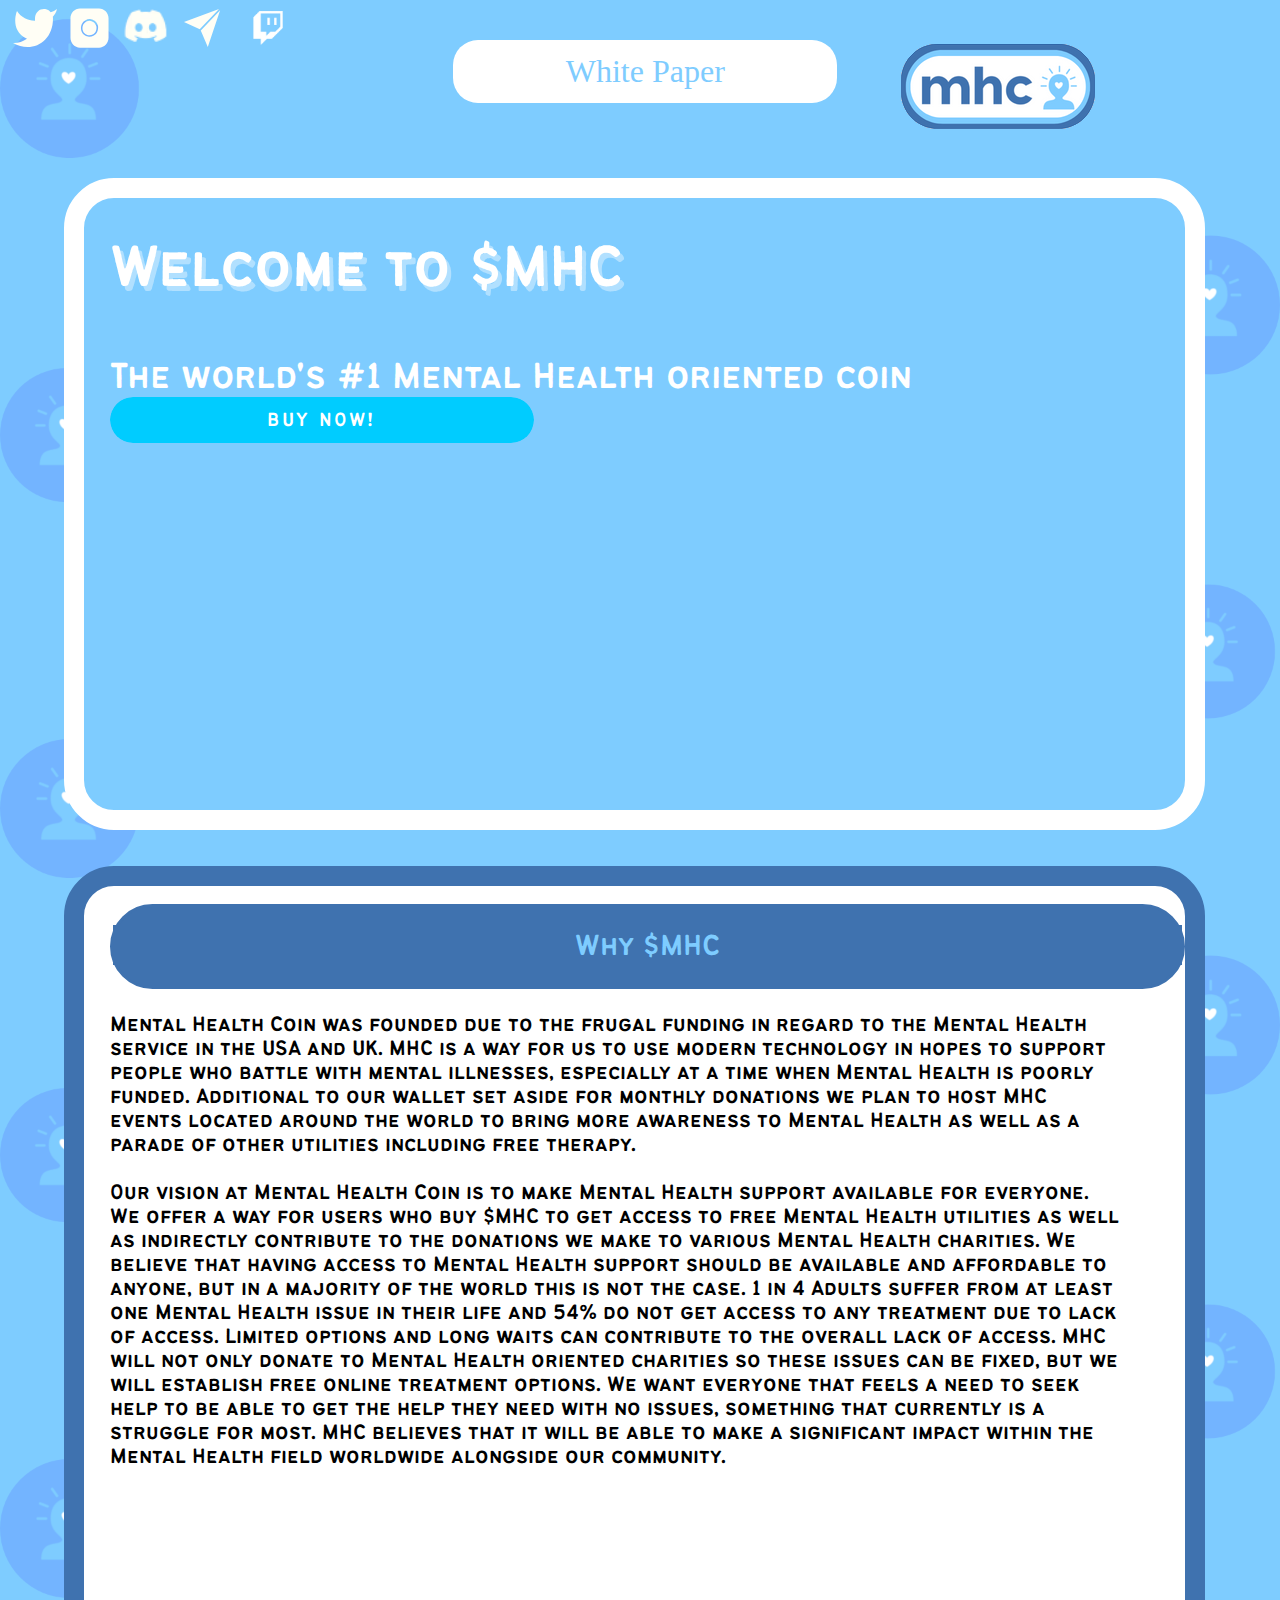
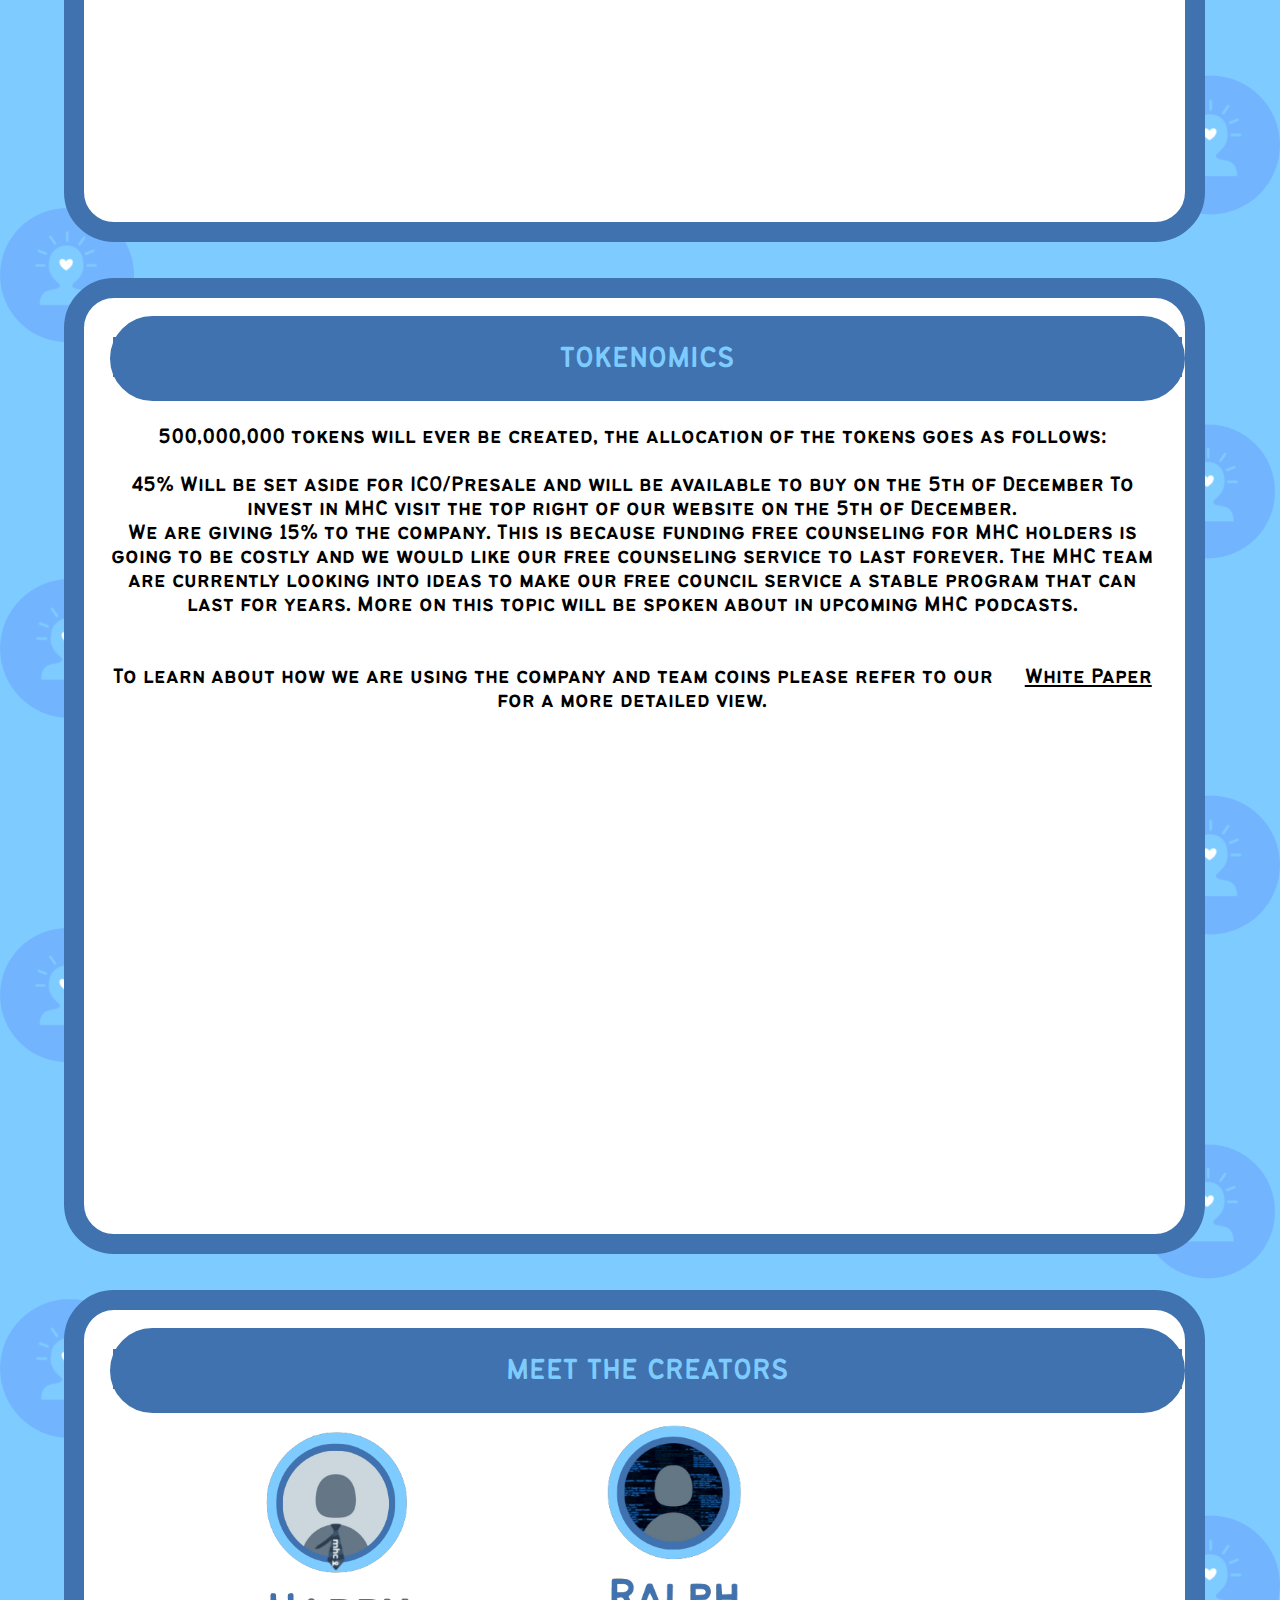
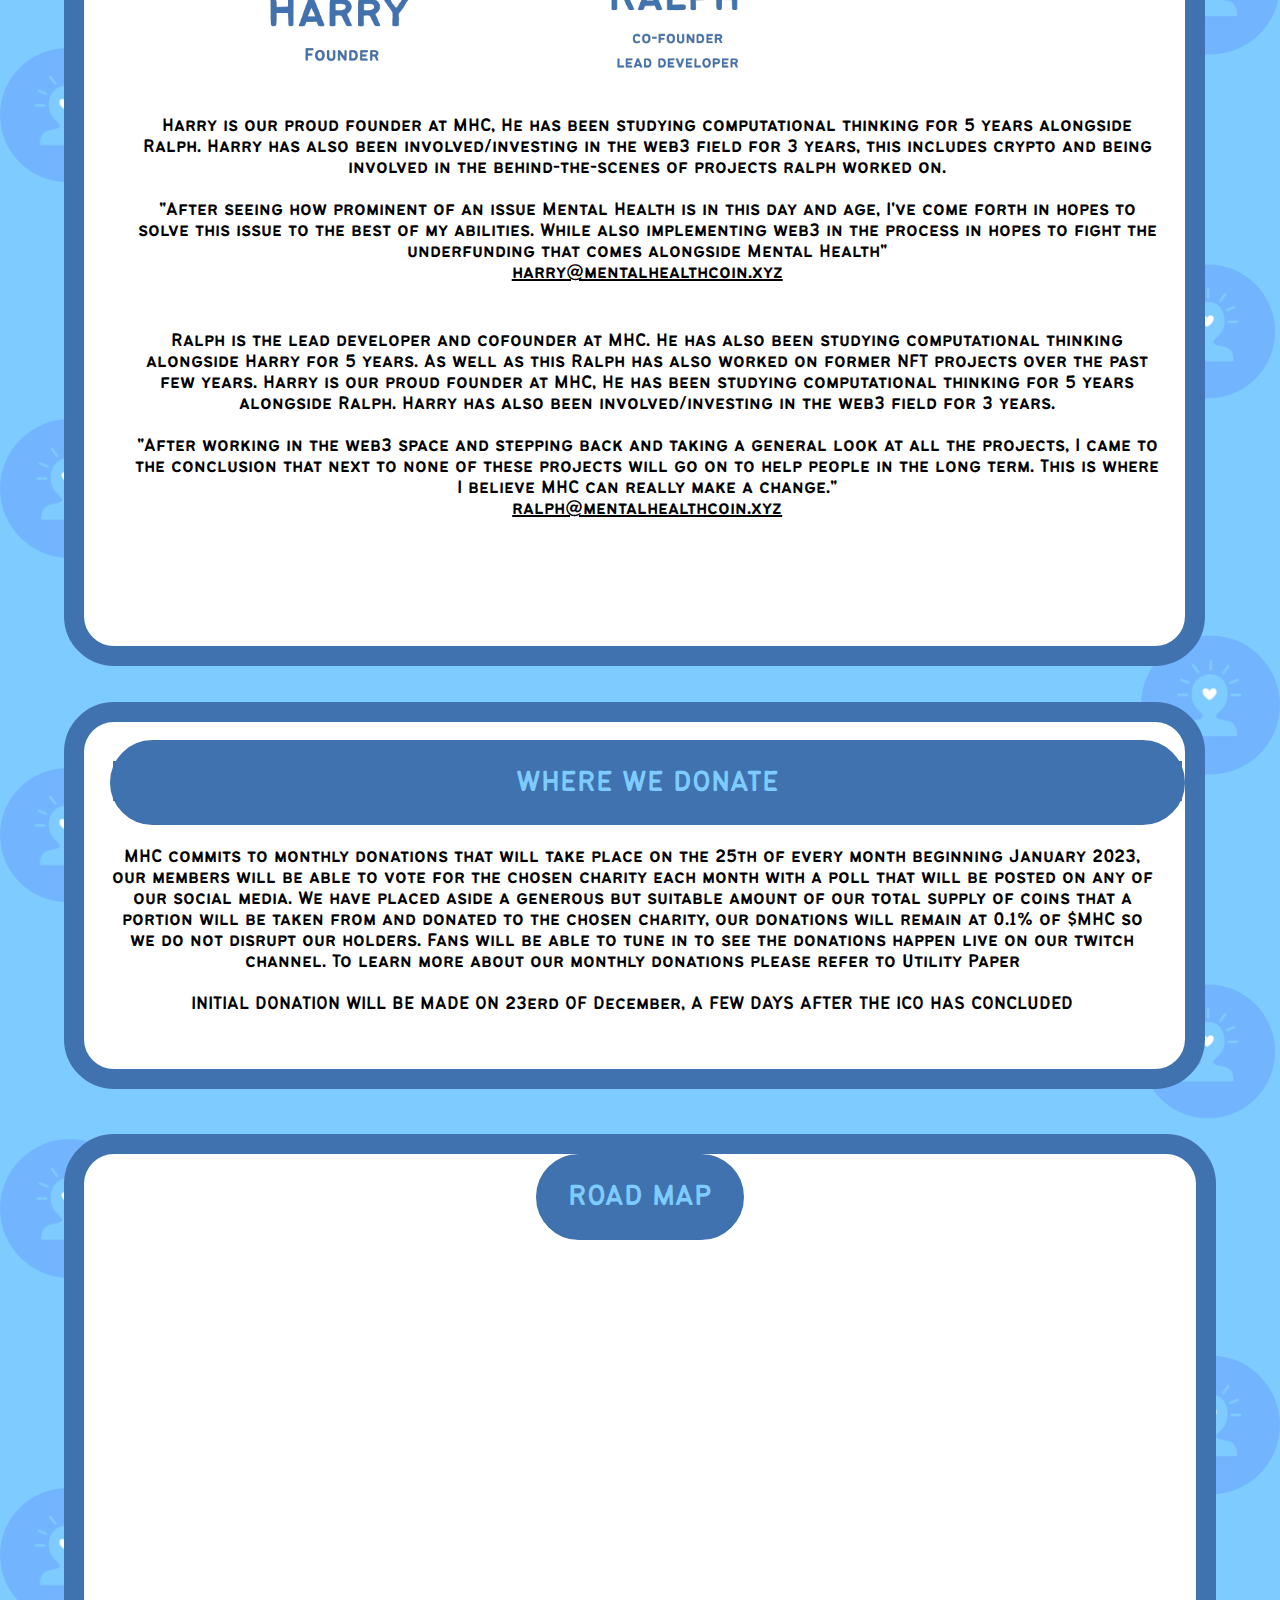
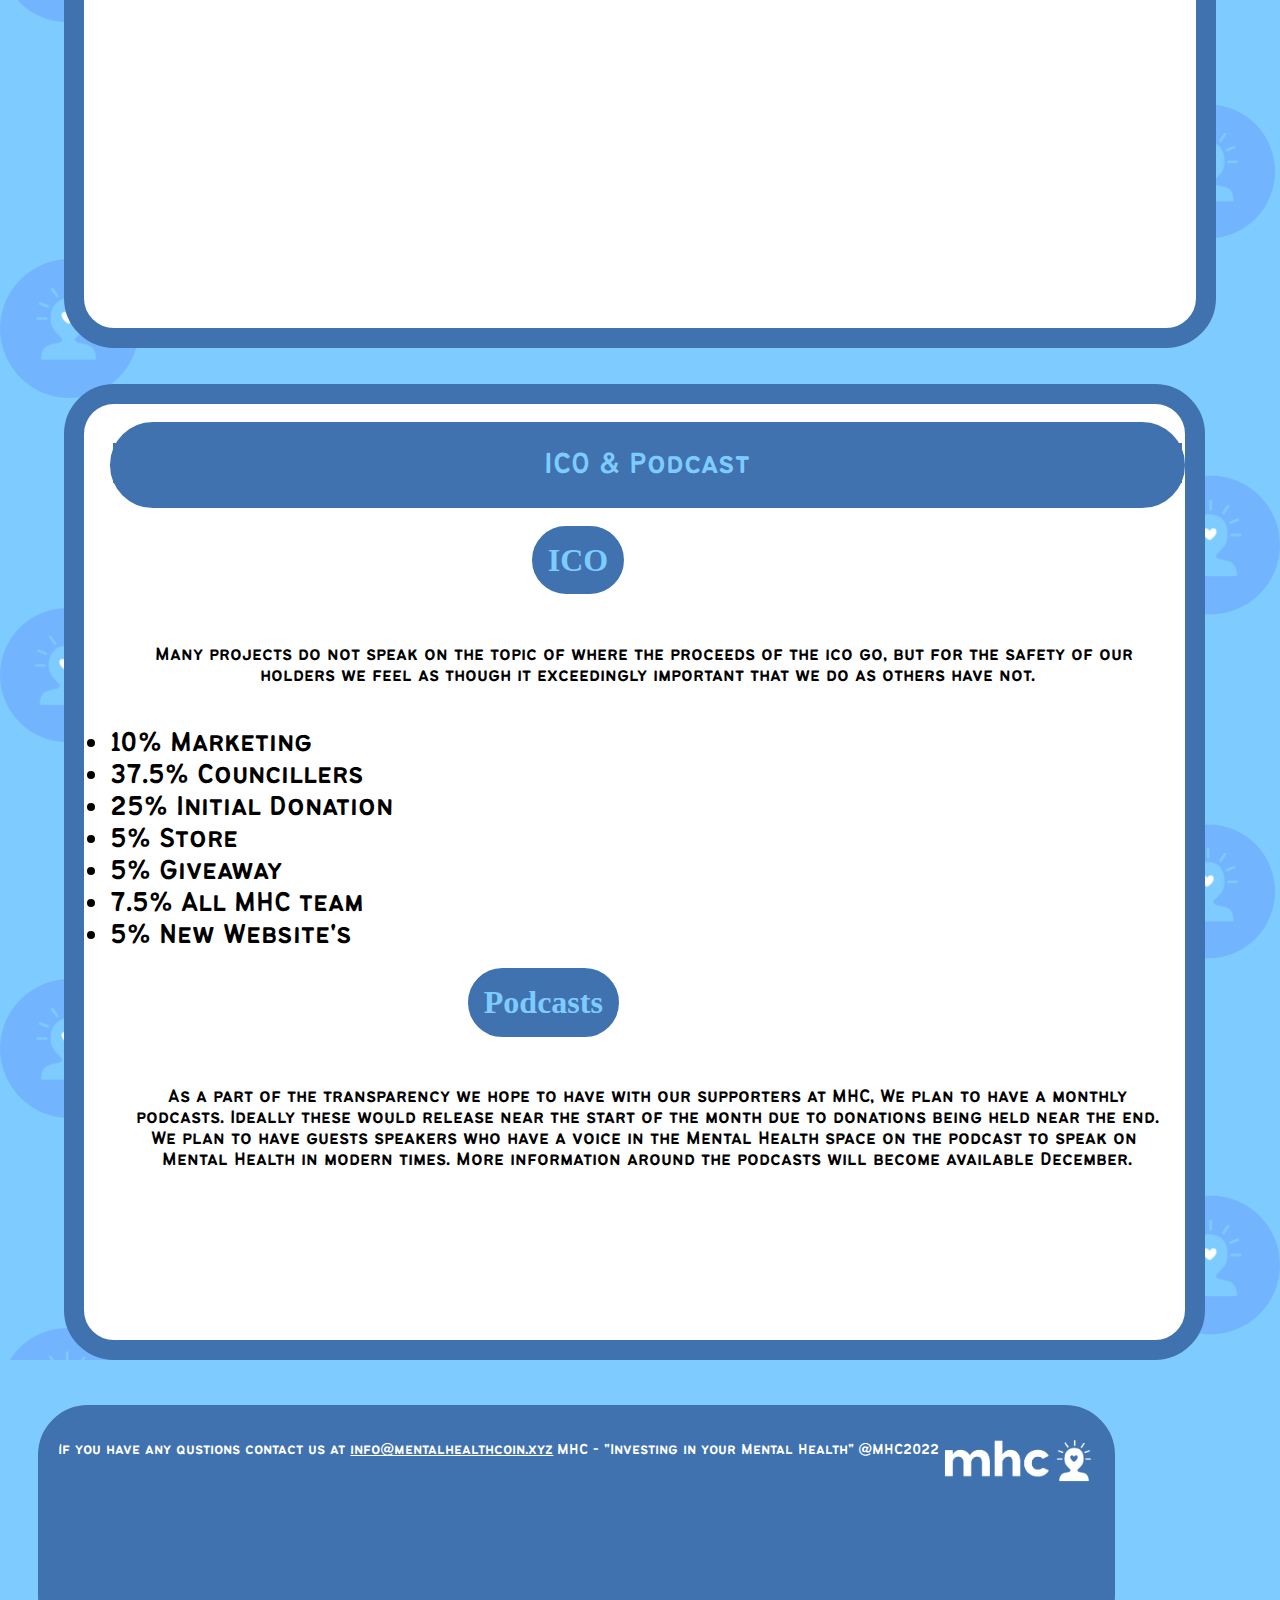
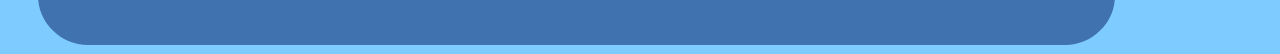
==== commit 4b40ce4b: "Add files via upload" ====
--- a/index.html
+++ b/index.html
@@ -1,324 +1,326 @@
-<!DOCTYPE html>
-<html>
-    <head>
-        
-        <meta name="wb:op" content="6bc701b21b8f19eb98244459a3d3a5b9"/>
-        <meta name="viewport" content="width=device-width, initial-scale=1.0">
-
-
-        <title>MHC - Mental Health Coin</title>
-        <link rel="icon" type="image/x-icon" href="/images/favicon.ico.ico">
-
-        <link rel="stylesheet" href="styles.css">
-
-        <link rel="stylesheet" type="text/css" media="only screen and (max-device-width: 1290px)" href="/mobiel.css"/>
-        <link rel="stylesheet" media="handheld" href="/mobiel.css">
-
-
-        <link rel="preconnect" href="https://fonts.googleapis.com">
-        <link rel="preconnect" href="https://fonts.gstatic.com" crossorigin>
-        <link href="https://fonts.googleapis.com/css2?family=Alexandria&display=swap" rel="stylesheet">
-        
-        <link rel="preconnect" href="https://fonts.googleapis.com">
-        <link rel="preconnect" href="https://fonts.gstatic.com" crossorigin>
-        <link href="https://fonts.googleapis.com/css2?family=Alexandria:wght@200;400&display=swap" rel="stylesheet">
-    </head>
-    <header>
-        <a target="_blank" href="https://twitter.com/MHC2023"> <img src="/Images/twitter.svg" class="icons"></a>
-        <a target="_blank" href="https://instagram.com/mentalhealthcoin"> <img src="/Images/insta.svg" class="icons"></a>
-        <a target="_blank" href="https://discord.gg/6DGAv8Duca"> <img src="/Images/favpng_discord-logo-social-media.png" class="icons"></a>
-        <a target="_blank" href="https://t.me/Mhcoin"> <img src="/Images/telegram.svg" class="icons"></a>
-        <a target="_blank" href="https://twitch.com/mentalhealthcoin"> <img src="/Images/clipart2791976.png" class="icons"></a>
-
-        <a target="_blank" href="https://www.canva.com/design/DAFSkr2Fzkk/kwObljqCohiaONN66rqDRw/view?utm_content=DAFSkr2Fzkk&utm_campaign=designshare&utm_medium=link2&utm_source=sharebutton">
-            <p class="paper_links">White Paper</p>
-        </a>
-
-        <img class="header_logo" src="/Images/MHC Logo.png">
-        <img class="header_logo_mobile" src="/Images/MHC Logo.png">
-        
-        <a href="https://buymhc.xyz/" target="_blank" class="button">Buy Now!</a>
-    </header>
-    <body>
-        <section class="welcome_mhc">
-                <h1 class="main_text">Welcome to $MHC</h1>
-                <p class="sub_text">The world's #1 Mental Health oriented coin</p>
-                <a href="https://buymhc.xyz/" target="_blank" class="button_2">Buy Now!</a>
-            <img class="gif" src="/Images/coin_gif.gif" height="500vw">
-        </section>
-        <!--Why MHC-->
-        <section class="section_why">
-            <div class="title_blue">
-                <h1 class="title_blue_text">Why $MHC</h1>
-            </div>
-            <p class="text_why">Mental Health Coin was founded due to the frugal funding in regard
-                to the Mental Health service in the USA and UK. MHC is a way for us
-                to use modern technology in hopes to support people who battle
-                with mental illnesses, especially at a time when Mental Health is
-                poorly funded. Additional to our wallet set aside for monthly
-                donations we plan to host MHC events located around the
-                world to bring more awareness to Mental Health as well as a
-                parade of other utilities including free therapy.<br><br>Our vision at Mental Health Coin is to make Mental Health support available for everyone. We offer a way for users who buy $MHC to get access to free Mental Health utilities as well as indirectly contribute to the donations we make to various Mental Health charities. We believe that having access to Mental Health support should be available and affordable to anyone, but in a majority of the world this is not the case. 1 in 4 Adults suffer from at least one Mental Health issue in their life and 54% do not get access to any treatment due to lack of access. Limited options and long waits can contribute to the overall lack of access. MHC will not only donate to Mental Health oriented charities so these issues can be fixed, but we will establish free online treatment options. We want everyone that feels a need to seek help to be able to get the help they need with no issues, something that currently is a struggle for most. MHC believes that it will be able to make a significant impact within the Mental Health field worldwide alongside our community.
-            </p>
-                <img class="img_right" src="/Images/ribbin.png" height="80%">
-        </section>
-
-        <!--Tokenomics-->
-
-        <section class="section_blue">
-            <div class="title_blue">
-                <h1 class="title_blue_text">TOKENOMICS</h1>
-            </div>
-            <p class="text_black"><strong> 500,000,000 tokens will ever be created, the
-                allocation of the tokens goes as follows:</strong><br><br>
-                45% Will be set aside for ICO/Presale and will be
-                available to buy on the 5th of December To invest in MHC visit the top right of our website on the 5th of December.
-                <br>
-                We are giving 15% to the company. This is because funding free counseling for MHC holders is going to be costly and we would like our free counseling service to last forever. The MHC team are currently looking into ideas to make our free council service a stable program that can last for years. More on this topic will be spoken about in upcoming MHC podcasts.
-                <br><br><br>
-                To learn about how we are using the company and team
-                coins please refer to our <a class="text_black" target="_blank" href="https://www.canva.com/design/DAFSkr2Fzkk/kwObljqCohiaONN66rqDRw/view?utm_content=DAFSkr2Fzkk&utm_campaign=designshare&utm_medium=link2&utm_source=sharebutton">White Paper</a>
-                for a more
-                detailed view.<br>
-                </p>
-                <img class="img_right" src="/Images/graph.png" height="100%">
-        </section>
-
-        <!--Meet the Creators-->
-
-        <section class="meet">
-            <div class="title_center">
-                <h1 class="title_blue_text">MEET THE CREATORS</h1>
-            </div>
-            <div class="meet_harry">
-                <img class="img_harry" src="/Images/harry_meet.png">
-                <p class="text_meet"><strong>Harry is our proud founder at MHC, He has been studying computational thinking for 5 years alongside Ralph. Harry has also been involved/investing in the web3 field for 3 years, this includes crypto and being involved in the behind-the-scenes of projects ralph worked on.</strong>
-                    <br><br>
-                    "After seeing how prominent of an issue Mental Health is in this day and age, I've come forth in hopes to solve this issue to the best of my abilities. While also implementing web3 in the process in hopes to fight the underfunding that comes alongside Mental Health"
-                </p>
-            </div>
-            <div class="meet_ralph">
-                <img class="img_ralph" src="/Images/ralph_meet.png">
-                <p class="text_meet">Ralph is the lead developer and cofounder at MHC. He has also been
-                    studying computational thinking
-                    alongside Harry for 5 years. As well as
-                    this Ralph has also worked on former
-                    NFT projects over the past few years.
-                    Harry is our proud founder at MHC, He
-                    has been studying computational
-                    thinking for 5 years alongside Ralph.
-                    Harry has also been involved/investing
-                    in the web3 field for 3 years.<br><br>
-                    "After working in the web3 space and stepping back and taking a
-                    general look at all the projects, I came to the conclusion that next to
-                    none of these projects will go on to help people in the long term. This
-                    is where I believe MHC can really make a change."
-                    <a target="_blank" href="mailto:ralph@mentalhealthcoin.xyz"></a>
-                </p>
-            </div>
-        </section>
-
-        <!--Where we dnate-->
-
-        <section class="section_blue">
-            <div class="title_blue">
-                <h1 class="title_blue_text">WHERE WE DONATE</h1>
-            </div>
-            <p class="text_donate">MHC commits to monthly donations that will take place on the
-                25th of every month beginning January 2023, our members will
-                be able to vote for the chosen charity each month with a poll
-                that will be posted on any of our social media. We have placed
-                aside a generous but suitable amount of our total supply of
-                coins that a portion will be taken from and donated to the
-                chosen charity, our donations will remain at 0.1% of $MHC so we
-                do not disrupt our holders. Fans will be able to tune in to see
-                the donations happen live on our twitch channel.
-                To learn more about our monthly donations please refer to
-                Utility Paper<br><br><strong>
-                INITIAL DONATION WILL BE MADE ON 23erd OF December,
-                A FEW DAYS AFTER THE ICO HAS CONCLUDED</strong>
-                </p>
-                <img class="img_right" src="/Images/donate.png" height="90%">
-        </section>
-
-        <!--Road Map-->
-
-        <section class="section_road">
-            <div class="title_center">
-                <h1 class="title_blue_text">ROAD MAP</h1>
-            </div>
-            <img class="roadmap_img" src="/Images/road_map.png" width="100%">
-        </section>
-
-        <!--ICO and Podcast-->
-
-        <section class="ico_pod">
-            <div class="ico">
-                <h1 class="title_half">ICO</h1>
-                <p class="ico_text">Many projects do not speak ​on the topic of where the ​proceeds of the ico go, but ​for the safety of our ​holders we feel as though ​it exceedingly important ​that we do as others have ​not.
-                <br><br><stong>
-                    <li>10% Marketing</li>
-                    <li>37.5% Councillers</li>
-                    <li>25% Initial Donation</li>
-                    <li>5% Store</li>
-                    <li>5% Giveaway</li>
-                    <li>7.5% All MHC team</li>
-                    <li>5% New Website's</li>
-                </stong></p>
-            </div>
-            <div class="pod">
-                <h1 class="title_half">Podcasts</h1>
-                <p class="pod_text">
-                    As a part of the ​transparency we hope to ​have with our supporters ​at MHC, We plan to have a ​monthly podcasts. Ideally ​these would release near ​the start of the month due ​to donations being held ​near the end.
-                    
-                    We plan to have guests ​speakers who have a voice ​in the Mental Health space ​on the podcast to speak on ​Mental Health in modern ​times. More information ​around the podcasts will ​become available December.
-                </p>
-            </div>
-        </section>
-
-        <!-------------------------------MOBILE CODE BELLOW--------------------------------------------->
-
-        <!--Welcome to MHC-->
-        <section class="welcome_mhc_mobile">
-            <h1 class="main_text">Welcome to $MHC</h1>
-            <p class="sub_text">The world's #1 Mental Health oriented coin</p>
-            <a href="https://buymhc.xyz/" target="_blank" class="button_2">Buy Now!</a>
-            <img class="gif" src="/Images/coin_gif.gif" height="500vw">
-        </section>
-
-        <!--Why MHC-->
-        <section class="section_why_mobile">
-            <div class="title_blue">
-                <h1 class="title_blue_text">Why $MHC</h1>
-            </div>
-            <p class="text_why">Mental Health Coin was founded due to the frugal funding in regard
-                to the Mental Health service in the USA and UK. MHC is a way for us
-                to use modern technology in hopes to support people who battle
-                with mental illnesses, especially at a time when Mental Health is
-                poorly funded. Additional to our wallet set aside for monthly
-                donations we plan to host MHC events located around the
-                world to bring more awareness to Mental Health as well as a
-                parade of other utilities including free therapy.<br><br>Our vision at Mental Health Coin is to make Mental Health support available for everyone. We offer a way for users who buy $MHC to get access to free Mental Health utilities as well as indirectly contribute to the donations we make to various Mental Health charities. We believe that having access to Mental Health support should be available and affordable to anyone, but in a majority of the world this is not the case. 1 in 4 Adults suffer from at least one Mental Health issue in their life and 54% do not get access to any treatment due to lack of access. Limited options and long waits can contribute to the overall lack of access. MHC will not only donate to Mental Health oriented charities so these issues can be fixed, but we will establish free online treatment options. We want everyone that feels a need to seek help to be able to get the help they need with no issues, something that currently is a struggle for most. MHC believes that it will be able to make a significant impact within the Mental Health field worldwide alongside our community.
-            </p>
-                <img class="img_right" src="/Images/ribbin.png" height="80%">
-        </section>
-
-        <!--Tokenomics-->
-
-        <section class="section_why_mobile">
-            <div class="title_blue">
-                <h1 class="title_blue_text">TOKENOMICS</h1>
-            </div>
-            <p class="text_black"><strong> 500,000,000 tokens will ever be created, the
-                    allocation of the tokens goes as follows:</strong><br><br>
-                    45% Will be set aside for ICO/Presale and will be
-                    available to buy on the 5th of December To invest in MHC visit the top right of our website on the 5th of December.
-                    <br>
-                    We are giving 15% to the company. This is because funding free counseling for MHC holders is going to be costly and we would like our free counseling service to last forever. The MHC team are currently looking into ideas to make our free council service a stable program that can last for years. More on this topic will be spoken about in upcoming MHC podcasts.
-                    <br><br><br>
-                    To learn about how we are using the company and team
-                    coins please refer to our <a class="text_black" target="_blank" href="https://www.canva.com/design/DAFSkr2Fzkk/kwObljqCohiaONN66rqDRw/view?utm_content=DAFSkr2Fzkk&utm_campaign=designshare&utm_medium=link2&utm_source=sharebutton">White Paper</a>
-                    for a more
-                    detailed view.<br>
-                </p>
-                <img class="img_right" src="/Images/graph.png" height="100%">
-        </section>
-
-        <!--Meet the Creators-->
-        <section class="meet_mobile">
-            <div class="title_blue">
-                <h1 class="title_blue_text">MEET THE CREATORS</h1>
-            </div>
-            <img class="img_harry" src="/Images/harry_meet.png">
-            <p class="text_meet">Harry is our proud founder at MHC, He has been studying computational thinking for 5 years alongside Ralph. Harry has also been involved/investing in the web3 field for 3 years, this includes crypto and being involved in the behind-the-scenes of projects ralph worked on.
-                <br><br>
-                "After seeing how prominent of an issue Mental Health is in this day and age, I've come forth in hopes to solve this issue to the best of my abilities. While also implementing web3 in the process in hopes to fight the underfunding that comes alongside Mental Health"
-                <br><a target="_blank" href="mailto:ralph@mentalhealthcoin.xyz">harry@mentalhealthcoin.xyz</a>
-            </p>
-            <img class="img_ralph" src="/Images/ralph_meet.png">
-            <p class="text_meet">Ralph is the lead developer and cofounder at MHC. He has also been
-                studying computational thinking
-                alongside Harry for 5 years. As well as
-                this Ralph has also worked on former
-                NFT projects over the past few years.
-                Harry is our proud founder at MHC, He
-                has been studying computational
-                thinking for 5 years alongside Ralph.
-                Harry has also been involved/investing
-                in the web3 field for 3 years.<br><br>
-                "After working in the web3 space and stepping back and taking a
-                general look at all the projects, I came to the conclusion that next to
-                none of these projects will go on to help people in the long term. This
-                is where I believe MHC can really make a change."<br>
-                <a target="_blank" href="mailto:ralph@mentalhealthcoin.xyz">ralph@mentalhealthcoin.xyz</a>
-            </p>
-        </section>
-
-        <!--Where we dnate-->
-
-        <section class="section_where_mobile">
-            <div class="title_blue">
-                <h1 class="title_blue_text">WHERE WE DONATE</h1>
-            </div>
-            <p class="text_donate">MHC commits to monthly donations that will take place on the
-                25th of every month beginning January 2023, our members will
-                be able to vote for the chosen charity each month with a poll
-                that will be posted on any of our social media. We have placed
-                aside a generous but suitable amount of our total supply of
-                coins that a portion will be taken from and donated to the
-                chosen charity, our donations will remain at 0.1% of $MHC so we
-                do not disrupt our holders. Fans will be able to tune in to see
-                the donations happen live on our twitch channel.
-                To learn more about our monthly donations please refer to
-                Utility Paper<br><br><strong>
-                INITIAL DONATION WILL BE MADE ON 23erd OF December,
-                A FEW DAYS AFTER THE ICO HAS CONCLUDED</strong>
-                </p>
-                <img class="img_right" src="/Images/donate.png" height="90%">
-        </section>
-
-        <!--Road Map-->
-
-        <section class="section_road_mobile">
-            <div class="title_center">
-                <h1 class="title_blue_text">ROAD MAP</h1>
-            </div>
-            <img class="roadmap_img_mobile" src="/Images/road_map.png">
-        </section>
-
-        <!--ICO and Podcast-->
-
-        <section class="meet_mobile">
-            <div class="title_blue">
-                <h1 class="title_blue_text">ICO & Podcast</h1>
-            </div>
-                <h1 class="title_half_2">ICO</h1>
-                <p class="text_meet">Many projects do not speak ​on the topic of where the ​proceeds of the ico go, but ​for the safety of our ​holders we feel as though ​it exceedingly important ​that we do as others have ​not.
-                <br><br><stong>
-                    <li>10% Marketing</li>
-                    <li>37.5% Councillers</li>
-                    <li>25% Initial Donation</li>
-                    <li>5% Store</li>
-                    <li>5% Giveaway</li>
-                    <li>7.5% All MHC team</li>
-                    <li>5% New Website's</li>
-                </stong></p>
-                <h1 class="title_half">Podcasts</h1>
-                <p class="text_meet">
-                    As a part of the ​transparency we hope to ​have with our supporters ​at MHC, We plan to have a ​monthly podcasts. Ideally ​these would release near ​the start of the month due ​to donations being held ​near the end.
-                    
-                    We plan to have guests ​speakers who have a voice ​in the Mental Health space ​on the podcast to speak on ​Mental Health in modern ​times. More information ​around the podcasts will ​become available December.
-                </p>
-        </section>
-
-    </body>
-    <footer>
-        <img class="footer-image" src="Images/White logo - no background.png" height="60px"></img>
-        <p class="footertext">If you have any qustions contact us at <a target="_blank" href="mailto:info@mentalhealthcoin.xyz">info@mentalhealthcoin.xyz</a></p>
-        <p class="footertext">MHC - "Investing in your Mental Health"</p>
-        <p class="footertext">@MHC2022</p>
-        <p class="footertextmobile">If you have any qustions contact us at <a target="_blank" class="footertextmobile" href="mailto:info@mentalhealthcoin.xyz">info@mentalhealthcoin.xyz</a></p>
-        <p class="footertextmobile">MHC - "Investing in your Mental Health"</p>
-        <p class="footertextmobile">@MHC2022</p>
-    </footer>
+<!DOCTYPE html>
+<html>
+    <head>
+        
+        <meta name="wb:op" content="6bc701b21b8f19eb98244459a3d3a5b9"/>
+        <meta name="viewport" content="width=device-width, initial-scale=1.0">
+
+
+        <title>MHC - Mental Health Coin</title>
+        <link rel="icon" type="image/x-icon" href="/images/favicon.ico.ico">
+
+        <link rel="stylesheet" href="/index/styles.css">
+
+        <link rel="stylesheet" type="text/css" media="only screen and (max-device-width: 1290px)" href="/index/mobiel.css"/>
+        <link rel="stylesheet" media="handheld" href="/index/mobiel.css">
+        <meta name="viewport" content="width=device-width, initial-scale=1.0">
+
+
+        <link rel="preconnect" href="https://fonts.googleapis.com">
+        <link rel="preconnect" href="https://fonts.gstatic.com" crossorigin>
+        <link href="https://fonts.googleapis.com/css2?family=Alexandria&display=swap" rel="stylesheet">
+        
+        <link rel="preconnect" href="https://fonts.googleapis.com">
+        <link rel="preconnect" href="https://fonts.gstatic.com" crossorigin>
+        <link href="https://fonts.googleapis.com/css2?family=Alexandria:wght@200;400&display=swap" rel="stylesheet">
+    </head>
+    <header>
+        <a target="_blank" href="https://twitter.com/MHC2023"> <img src="/Images/twitter.svg" class="icons"></a>
+        <a target="_blank" href="https://instagram.com/mentalhealthcoin"> <img src="/Images/insta.svg" class="icons"></a>
+        <a target="_blank" href="https://discord.gg/6DGAv8Duca"> <img src="/Images/favpng_discord-logo-social-media.png" class="icons"></a>
+        <a target="_blank" href="https://t.me/Mhcoin"> <img src="/Images/telegram.svg" class="icons"></a>
+        <a target="_blank" href="https://twitch.com/mentalhealthcoin"> <img src="/Images/clipart2791976.png" class="icons"></a>
+
+        <a target="_blank" href="https://www.canva.com/design/DAFSkr2Fzkk/kwObljqCohiaONN66rqDRw/view?utm_content=DAFSkr2Fzkk&utm_campaign=designshare&utm_medium=link2&utm_source=sharebutton">
+            <p class="paper_links">White Paper</p>
+        </a>
+
+        <img class="header_logo" src="/Images/MHC Logo.png">
+        <img class="header_logo_mobile" src="/Images/MHC Logo.png">
+        
+        <a href="/buy/buy.html" class="button">Buy Now!</a>
+    </header>
+    <body>
+        <section class="welcome_mhc">
+                <h1 class="main_text">WELCOME TO $MHC</h1>
+                <p class="sub_text">The world's #1 Mental Health oriented coin</p>
+                <a href="/buy/buy.html" class="button_2">Buy Now!</a>
+            <img class="gif" src="/Images/coin_gif.gif" height="500vh">
+        </section>
+        <!--Why MHC-->
+        <section class="section_why">
+            <div class="title_blue">
+                <h1 class="title_blue_text">WHY $MHC</h1>
+            </div>
+            <p class="text_why">Mental Health Coin was founded due to the frugal funding in regard
+                to the Mental Health service in the USA and UK. MHC is a way for us
+                to use modern technology in hopes to support people who battle
+                with mental illnesses, especially at a time when Mental Health is
+                poorly funded. Additional to our wallet set aside for monthly
+                donations we plan to host MHC events located around the
+                world to bring more awareness to Mental Health as well as a
+                parade of other utilities including free therapy.<br><br>Our vision at Mental Health Coin is to make Mental Health support available for everyone. We offer a way for users who buy $MHC to get access to free Mental Health utilities as well as indirectly contribute to the donations we make to various Mental Health charities. We believe that having access to Mental Health support should be available and affordable to anyone, but in a majority of the world this is not the case. 1 in 4 Adults suffer from at least one Mental Health issue in their life and 54% do not get access to any treatment due to lack of access. Limited options and long waits can contribute to the overall lack of access. MHC will not only donate to Mental Health oriented charities so these issues can be fixed, but we will establish free online treatment options. We want everyone that feels a need to seek help to be able to get the help they need with no issues, something that currently is a struggle for most. MHC believes that it will be able to make a significant impact within the Mental Health field worldwide alongside our community.
+            </p>
+                <img class="img_right" src="/Images/ribbin.png" height="80%">
+        </section>
+
+        <!--Tokenomics-->
+
+        <section class="section_blue">
+            <div class="title_blue">
+                <h1 class="title_blue_text">TOKENOMICS</h1>
+            </div>
+            <p class="text_black"><strong> 500,000,000 tokens will ever be created, the
+                allocation of the tokens goes as follows:</strong><br><br>
+                45% Will be set aside for ICO/Presale and will be
+                available to buy on the 5th of December To invest in MHC visit the top right of our website on the 5th of December.
+                <br>
+                We are giving 15% to the company. This is because funding free counseling for MHC holders is going to be costly and we would like our free counseling service to last forever. The MHC team are currently looking into ideas to make our free council service a stable program that can last for years. More on this topic will be spoken about in upcoming MHC podcasts.
+                <br><br><br>
+                To learn about how we are using the company and team
+                coins please refer to our <a class="text_black" target="_blank" href="https://www.canva.com/design/DAFSkr2Fzkk/kwObljqCohiaONN66rqDRw/view?utm_content=DAFSkr2Fzkk&utm_campaign=designshare&utm_medium=link2&utm_source=sharebutton">White Paper</a>
+                for a more
+                detailed view.<br>
+                </p>
+                <img class="img_right" src="/Images/graph.png" height="100%">
+        </section>
+
+        <!--Meet the Creators-->
+
+        <section class="meet">
+            <div class="title_center">
+                <h1 class="title_blue_text">MEET THE CREATORS</h1>
+            </div>
+            <div class="meet_harry">
+                <img class="img_harry" src="/Images/harry_meet.png">
+                <p class="text_meet"><strong>Harry is our proud founder at MHC, He has been studying computational thinking for 5 years alongside Ralph. Harry has also been involved/investing in the web3 field for 3 years, this includes crypto and being involved in the behind-the-scenes of projects ralph worked on.</strong>
+                    <br><br>
+                    "After seeing how prominent of an issue Mental Health is in this day and age, I've come forth in hopes to solve this issue to the best of my abilities. While also implementing web3 in the process in hopes to fight the underfunding that comes alongside Mental Health"
+                </p>
+            </div>
+            <div class="meet_ralph">
+                <img class="img_ralph" src="/Images/ralph_meet.png">
+                <p class="text_meet">Ralph is the lead developer and cofounder at MHC. He has also been
+                    studying computational thinking
+                    alongside Harry for 5 years. As well as
+                    this Ralph has also worked on former
+                    NFT projects over the past few years.
+                    Harry is our proud founder at MHC, He
+                    has been studying computational
+                    thinking for 5 years alongside Ralph.
+                    Harry has also been involved/investing
+                    in the web3 field for 3 years.<br><br>
+                    "After working in the web3 space and stepping back and taking a
+                    general look at all the projects, I came to the conclusion that next to
+                    none of these projects will go on to help people in the long term. This
+                    is where I believe MHC can really make a change."
+                    <a target="_blank" href="mailto:ralph@mentalhealthcoin.xyz"></a>
+                </p>
+            </div>
+        </section>
+
+        <!--Where we dnate-->
+
+        <section class="section_blue">
+            <div class="title_blue">
+                <h1 class="title_blue_text">monthly donations</h1>
+            </div>
+            <p class="text_donate">MHC commits to monthly donations that will take place on the
+                25th of every month beginning January 2023, MHC holders will
+                be able to vote for their chosen charity each month. A poll will 
+                be posted on our twitter page where you will be able to vote for a 
+                charity that you would like to help support. We have placed
+                aside a generous but suitable amount, 5% of total supply.
+                A portion will be taken from our total supply and donated to the
+                chosen charity, our donations will remain at 0.1% of $MHC so we
+                do not greatly  disrupt the value of holders coins. Fans will be able to tune in to see
+                the donations happen live on our twitch channel.
+                To learn more about our monthly donations please refer to our
+                White Paper<br><br>
+                <strong>INITIAL DONATION WILL BE MADE ON THE 5TH OF JANUARYg,</strong>
+                </p>
+                <img class="img_right" src="/Images/donate.png" height="90%">
+        </section>
+
+        <!--Road Map-->
+
+        <section class="section_road">
+            <div class="title_center">
+                <h1 class="title_blue_text">ROAD MAP</h1>
+            </div>
+            <img class="roadmap_img" src="/Images/road_map.png" width="100%">
+        </section>
+
+        <!--ICO and Podcast-->
+
+        <section class="ico_pod">
+            <div class="ico">
+                <h1 class="title_half">ICO</h1>
+                <p class="ico_text">Many projects do not speak ​on the topic of where the ​proceeds of the ico go, but ​for the safety of our ​holders we feel as though ​it exceedingly important ​that we do as others have ​not.
+                <br><br><stong>
+                    <li>10% Marketing</li>
+                    <li>37.5% Councillers</li>
+                    <li>25% Initial Donation</li>
+                    <li>5% Store</li>
+                    <li>5% Giveaway</li>
+                    <li>7.5% All MHC team</li>
+                    <li>5% New Website's</li>
+                </stong></p>
+            </div>
+            <div class="pod">
+                <h1 class="title_half">Podcasts</h1>
+                <p class="pod_text">
+                    As a part of the ​transparency we hope to ​have with our supporters ​at MHC, We plan to have a ​monthly podcasts. Ideally ​these would release near ​the start of the month due ​to donations being held ​near the end.
+                    
+                    We plan to have guests ​speakers who have a voice ​in the Mental Health space ​on the podcast to speak on ​Mental Health in modern ​times. More information ​around the podcasts will ​become available December.
+                </p>
+            </div>
+        </section>
+
+        <!-------------------------------MOBILE CODE BELLOW--------------------------------------------->
+
+        <!--Welcome to MHC-->
+        <section class="welcome_mhc_mobile">
+            <h1 class="main_text">Welcome to $MHC</h1>
+            <p class="sub_text">The world's #1 Mental Health oriented coin</p>
+            <a href="/buy/buy.html" target="_blank" class="button_2">Buy Now!</a>
+            <img class="gif" src="/Images/coin_gif.gif" height="500vw">
+        </section>
+
+        <!--Why MHC-->
+        <section class="section_why_mobile">
+            <div class="title_blue">
+                <h1 class="title_blue_text">Why $MHC</h1>
+            </div>
+            <p class="text_why">Mental Health Coin was founded due to the frugal funding in regard
+                to the Mental Health service in the USA and UK. MHC is a way for us
+                to use modern technology in hopes to support people who battle
+                with mental illnesses, especially at a time when Mental Health is
+                poorly funded. Additional to our wallet set aside for monthly
+                donations we plan to host MHC events located around the
+                world to bring more awareness to Mental Health as well as a
+                parade of other utilities including free therapy.<br><br>Our vision at Mental Health Coin is to make Mental Health support available for everyone. We offer a way for users who buy $MHC to get access to free Mental Health utilities as well as indirectly contribute to the donations we make to various Mental Health charities. We believe that having access to Mental Health support should be available and affordable to anyone, but in a majority of the world this is not the case. 1 in 4 Adults suffer from at least one Mental Health issue in their life and 54% do not get access to any treatment due to lack of access. Limited options and long waits can contribute to the overall lack of access. MHC will not only donate to Mental Health oriented charities so these issues can be fixed, but we will establish free online treatment options. We want everyone that feels a need to seek help to be able to get the help they need with no issues, something that currently is a struggle for most. MHC believes that it will be able to make a significant impact within the Mental Health field worldwide alongside our community.
+            </p>
+                <img class="img_right" src="/Images/ribbin.png" height="80%">
+        </section>
+
+        <!--Tokenomics-->
+
+        <section class="section_why_mobile">
+            <div class="title_blue">
+                <h1 class="title_blue_text">TOKENOMICS</h1>
+            </div>
+            <p class="text_black"><strong> 500,000,000 tokens will ever be created, the
+                    allocation of the tokens goes as follows:</strong><br><br>
+                    45% Will be set aside for ICO/Presale and will be
+                    available to buy on the 5th of December To invest in MHC visit the top right of our website on the 5th of December.
+                    <br>
+                    We are giving 15% to the company. This is because funding free counseling for MHC holders is going to be costly and we would like our free counseling service to last forever. The MHC team are currently looking into ideas to make our free council service a stable program that can last for years. More on this topic will be spoken about in upcoming MHC podcasts.
+                    <br><br><br>
+                    To learn about how we are using the company and team
+                    coins please refer to our <a class="text_black" target="_blank" href="https://www.canva.com/design/DAFSkr2Fzkk/kwObljqCohiaONN66rqDRw/view?utm_content=DAFSkr2Fzkk&utm_campaign=designshare&utm_medium=link2&utm_source=sharebutton">White Paper</a>
+                    for a more
+                    detailed view.<br>
+                </p>
+                <img class="img_right" src="/Images/graph.png" height="100%">
+        </section>
+
+        <!--Meet the Creators-->
+        <section class="meet_mobile">
+            <div class="title_blue">
+                <h1 class="title_blue_text">MEET THE CREATORS</h1>
+            </div>
+            <img class="img_harry" src="/Images/harry_meet.png">
+            <p class="text_meet">Harry is our proud founder at MHC, He has been studying computational thinking for 5 years alongside Ralph. Harry has also been involved/investing in the web3 field for 3 years, this includes crypto and being involved in the behind-the-scenes of projects ralph worked on.
+                <br><br>
+                "After seeing how prominent of an issue Mental Health is in this day and age, I've come forth in hopes to solve this issue to the best of my abilities. While also implementing web3 in the process in hopes to fight the underfunding that comes alongside Mental Health"
+                <br><a target="_blank" href="mailto:ralph@mentalhealthcoin.xyz">harry@mentalhealthcoin.xyz</a>
+            </p>
+            <img class="img_ralph" src="/Images/ralph_meet.png">
+            <p class="text_meet">Ralph is the lead developer and cofounder at MHC. He has also been
+                studying computational thinking
+                alongside Harry for 5 years. As well as
+                this Ralph has also worked on former
+                NFT projects over the past few years.
+                Harry is our proud founder at MHC, He
+                has been studying computational
+                thinking for 5 years alongside Ralph.
+                Harry has also been involved/investing
+                in the web3 field for 3 years.<br><br>
+                "After working in the web3 space and stepping back and taking a
+                general look at all the projects, I came to the conclusion that next to
+                none of these projects will go on to help people in the long term. This
+                is where I believe MHC can really make a change."<br>
+                <a target="_blank" href="mailto:ralph@mentalhealthcoin.xyz">ralph@mentalhealthcoin.xyz</a>
+            </p>
+        </section>
+
+        <!--Where we dnate-->
+
+        <section class="section_where_mobile">
+            <div class="title_blue">
+                <h1 class="title_blue_text">WHERE WE DONATE</h1>
+            </div>
+            <p class="text_donate">MHC commits to monthly donations that will take place on the
+                25th of every month beginning January 2023, our members will
+                be able to vote for the chosen charity each month with a poll
+                that will be posted on any of our social media. We have placed
+                aside a generous but suitable amount of our total supply of
+                coins that a portion will be taken from and donated to the
+                chosen charity, our donations will remain at 0.1% of $MHC so we
+                do not disrupt our holders. Fans will be able to tune in to see
+                the donations happen live on our twitch channel.
+                To learn more about our monthly donations please refer to
+                Utility Paper<br><br><strong>
+                INITIAL DONATION WILL BE MADE ON 23erd OF December,
+                A FEW DAYS AFTER THE ICO HAS CONCLUDED</strong>
+                </p>
+                <img class="img_right" src="/Images/donate.png" height="90%">
+        </section>
+
+        <!--Road Map-->
+
+        <section class="section_road_mobile">
+            <div class="title_center">
+                <h1 class="title_blue_text">ROAD MAP</h1>
+            </div>
+            <img class="img_right" src="/Images/road_map.png" height="90%">
+        </section>
+
+        <!--ICO and Podcast-->
+
+        <section class="meet_mobile">
+            <div class="title_blue">
+                <h1 class="title_blue_text">ICO & Podcast</h1>
+            </div>
+                <h1 class="title_half_2">ICO</h1>
+                <p class="text_meet">Many projects do not speak ​on the topic of where the ​proceeds of the ico go, but ​for the safety of our ​holders we feel as though ​it exceedingly important ​that we do as others have ​not.
+                <br><br><stong>
+                    <li>10% Marketing</li>
+                    <li>37.5% Councillers</li>
+                    <li>25% Initial Donation</li>
+                    <li>5% Store</li>
+                    <li>5% Giveaway</li>
+                    <li>7.5% All MHC team</li>
+                    <li>5% New Website's</li>
+                </stong></p>
+                <h1 class="title_half">Podcasts</h1>
+                <p class="text_meet">
+                    As a part of the ​transparency we hope to ​have with our supporters ​at MHC, We plan to have a ​monthly podcasts. Ideally ​these would release near ​the start of the month due ​to donations being held ​near the end.
+                    
+                    We plan to have guests ​speakers who have a voice ​in the Mental Health space ​on the podcast to speak on ​Mental Health in modern ​times. More information ​around the podcasts will ​become available December.
+                </p>
+        </section>
+
+    </body>
+    <footer>
+        <img class="footer-image" src="Images/White logo - no background.png" height="60px"></img>
+        <p class="footertext">If you have any qustions contact us at <a target="_blank" href="mailto:info@mentalhealthcoin.xyz">info@mentalhealthcoin.xyz</a></p>
+        <p class="footertext">MHC - "Investing in your Mental Health"</p>
+        <p class="footertext">@MHC2022</p>
+        <img class="footer-image_mobile" src="Images/White logo - no background.png" height="60px"></img>
+        <p class="footertextmobile">If you have any qustions contact us at <a target="_blank" class="footertextmobile" href="mailto:info@mentalhealthcoin.xyz">info@mentalhealthcoin.xyz</a></p>
+        <p class="footertextmobile">MHC - "Investing in your Mental Health"</p>
+        <p class="footertextmobile">@MHC2022</p>
+    </footer>
 </html>--- a/index/styles.css
+++ b/index/styles.css
@@ -0,0 +1,745 @@
+html {
+    background-color: #7ECCFF;
+    overflow-x: hidden;
+    padding-left: 0%;
+    padding-right: 0%;
+    margin-left: 0px;
+    margin-right: 0%;
+    padding: none;
+    margin: none;
+    scroll-behavior: smooth;
+    transition: all 0.4s ease-in-out;
+    -webkit-transition: all 0.4s ease-in-out;
+    -moz-transition: all 0.4s ease-in-out;
+}
+
+body {
+  background-image: url('/Images/background.png');
+  background-size: 100vw;
+  background-repeat: repeat-y;
+  padding-left: 0%;
+  margin-left: 0%;
+  padding-right: 0%;
+  margin-right: 0%;
+  margin-bottom: 0%;
+  padding-bottom: 0%;
+}
+
+header {
+    border-bottom:#3F72AF;
+    border-radius: 1px;
+}
+
+.header_logo {
+  align-items: center;
+  text-align: center;
+  align-content: center;
+  float: left;
+}
+
+.header_logo_mobile {
+  display: none;
+}
+
+.paper_links {
+  font-size: 2vw;
+  color: #7ECCFF;
+  padding-top: 1vw;
+  padding-bottom: 1vw;
+  border-radius: 25px;
+  background-color: white;
+  width: 12vw;
+  float: left;
+  text-align: center;
+  display: block;
+  margin-right: 5vw;
+  margin-left: 12vw;
+}
+
+.paper_links_2 {
+  font-size: 3vw;
+  color: #7ECCFF;
+  padding-top: 1vh;
+  padding-bottom: 1vh;
+  border-radius: 25px;
+  background-color: white;
+  width: 10vw;
+  float: left;
+  display: block;
+  margin-left: 1vw;
+  text-align: center;
+}
+
+.icons {
+    height: 40px;
+    float: left;
+    margin-left: 1%;
+}
+
+/* Welcome MHC */
+
+.welcome_mhc {
+    margin-top: 5vh;
+    padding-top: 4vh;
+    padding-bottom: 4vh;
+    margin-left: 5%;
+    margin-right: 5vw;
+    border-radius: 25px;
+    column-count: 2;
+    background-color: #7ECCFF;
+    border-radius: 50px;
+    margin-bottom: none;
+    border-color: white;
+    border-style: solid;
+    border-width: 20px;
+    display: block;
+    overflow: hidden;
+    height: auto;;
+    width: 86vw;
+    overflow-y: auto;
+  }
+  
+.main_text {
+    color: white;
+    font-size: 7vw;
+    margin-left: 2vw;
+    text-shadow: 5 5 .5em white;
+    font-family: 'CustomFont', 'bantayogregular';
+    float: left;
+    margin-bottom: 0%;
+    text-transform:none;
+    text-shadow:0.07159456em 0.07159456em 0em rgba(255, 255, 255, 0.400000);
+    letter-spacing:0em;
+    line-height:1.04em;
+    margin-top: 0%; 
+}
+
+@media screen and (max-width: 600px) {
+  .sub_text {
+    float: none;
+    width: 100%;
+    display: none;
+  }
+}
+
+.sub_text {
+    color: white;
+    font-size: 3vw;
+    margin-left: 2vw;
+    margin-top: 0%;
+    font-family: 'CustomFont', 'bantayogregular';
+    width: auto;
+    height: auto;
+    margin-bottom: 0%;
+}
+  
+.gif {
+  float: right;
+  width: 100%;
+  height: auto;
+}
+
+@media screen and (max-width: 800px) {
+  .gif {
+    float: none;
+    width: 100%;
+    display: none;
+  }
+}
+  
+  .heads {
+      padding-top: 4vh;
+      padding-bottom: 4vh;
+      margin-left: 5%;
+      margin-right: 5vw;
+      border-radius: 25px;
+      overflow-x: hidden;
+  }
+
+
+/* Why $MHC */
+
+.section_why {
+  margin-top: 4vh;
+  padding-bottom: 4vh;
+  margin-left: 5%;
+  margin-right: 5vw;
+  border-radius: 25px;
+  column-count: 2;
+  background-color: white;
+  border-radius: 50px;
+  margin-bottom: none;
+  border-color: #3F72AF;
+  border-style: solid;
+  border-width: 20px;
+  display: block;
+  overflow: hidden;
+  height: 100vh;
+  width: 86vw;
+  position: sticky;
+  overflow-y: auto;
+}
+
+.section_blue {
+  margin-top: 4vh;
+  padding-bottom: 4vh;
+  margin-left: 5%;
+  margin-right: 5vw;
+  border-radius: 25px;
+  column-count: 2;
+  background-color: white;
+  border-radius: 50px;
+  margin-bottom: none;
+  border-color: #3F72AF;
+  border-style: solid;
+  border-width: 20px;
+  display: block;
+  overflow: hidden;
+  height: 70vh;;
+  width: 86vw;
+  position: sticky;
+}
+
+.title_blue {
+  border-radius: 50px;
+  margin-bottom: none;
+  border-color: #3F72AF;
+  border-style: solid;
+  color: #3F72AF;
+  display: block;
+  background-color: #3F72AF;
+  margin-top: 0%;
+  padding-top: 0%;
+  width: 15vw;
+  text-align: center;
+  margin-top: 2vh;
+  z-index: 1;
+  margin-left: 2vw;
+}
+
+.title_blue_text {
+  color: #7ECCFF;
+  font-family: 'CustomFont', 'bantayogregular';
+  z-index: 1;
+}
+
+.text_why {
+  font-family: 'CustomFont', 'bantayogregular';
+  font-weight: lighter;
+  width: 95%;
+  margin-left: 2vw;
+  font-size: 23px;
+  text-align: center;
+  height: 100vh;
+}
+
+.text_black {
+  font-family: 'CustomFont', 'bantayogregular';
+  font-weight: lighter;
+  width: 95%;
+  margin-left: 2vw;
+  font-size: 23px;
+  text-align: center;
+  height: fit-content;
+}
+
+.img_right {
+  margin-left: 5%;
+  margin-top: 2vh;
+}
+
+
+/* Meet the creators */
+
+.meet_mobile {
+  display: none;
+}
+
+.title_center {
+  border-radius: 50px;
+  border-color: #3F72AF;
+  border-style: solid;
+  color: #3F72AF;
+  background-color: #3F72AF;
+  width: fit-content;
+  padding-left: 2vw;
+  padding-right: 2vw;
+  margin-top: 0.1vh;
+  margin: auto;
+  display: flex;
+  align-items: center;
+  justify-content: center;
+}
+
+.meet {
+  margin-top: 5vw;
+  margin-left: 5%;
+  border-radius: 50px;
+  margin-bottom: none;
+  display: block;
+  overflow: hidden;
+  height: auto;;
+  width: 88vw;
+}
+
+.meet_harry {
+  background-color: white;
+  padding-bottom: 0vh;
+  margin-right: 5vw;
+  border-radius: 50px;
+  margin-bottom: none;
+  border-color: #3F72AF;
+  border-style: solid;
+  border-width: 20px;
+  display: block;
+  overflow: hidden;
+  height: auto;
+  width: 36vw;
+  height: 65vh;
+  float: auto;
+  overflow-y: auto;
+  float: right;
+}
+
+.img_harry {
+  height: 30%;
+  margin-left: 13vw;
+  margin-bottom: 0%;
+}
+
+.img_ralph {
+  height: 30%;
+  margin-left: 13vw;
+  margin-bottom: 0%;
+}
+
+.meet_ralph {
+  background-color: white;
+  padding-bottom: 0vh;
+  margin-right: 5vw;
+  border-radius: 50px;
+  margin-bottom: none;
+  border-color: #3F72AF;
+  border-style: solid;
+  border-width: 20px;
+  display: block;
+  overflow: hidden;
+  height: auto;
+  width: 36vw;
+  height: 65vh;
+  float: auto;
+  overflow-y: auto;
+}
+
+.text_meet {
+  font-family: 'CustomFont', 'bantayogregular';
+  width: 25vw;
+  font-size: 20px;
+  text-align: center;
+  float: left;
+  margin-left: 4vw;
+  margin-top: 3vh;
+  display: block;
+}
+
+/* Where We donate */
+
+.text_donate {
+  font-family: 'CustomFont', 'bantayogregular';
+  font-weight: lighter;
+  width: 95%;
+  margin-left: 2vw;
+  font-size: 20px;
+  text-align: center;
+}
+
+/* Road Map */
+
+.section_road {
+  background-color: white;
+  margin-top: 5vh;
+  padding-bottom: 0vh;
+  margin-left: 5%;
+  margin-right: 5vw;
+  border-radius: 50px;
+  margin-bottom: none;
+  border-color: #3F72AF;
+  border-style: solid;
+  border-width: 20px;
+  display: block;
+  overflow: hidden;
+  height: auto;
+}
+
+.roadmap_img {
+  margin-left: 2vw;
+}
+
+
+/*ICO and Podcast Code*/
+
+.ico_pod {
+  margin-top: 5vh;
+  margin-left: 5%;
+  border-radius: 50px;
+  margin-bottom: none;
+  display: block;
+  overflow: hidden;
+  height: 84vh;;
+  width: 88vw;
+}
+
+.ico {
+  background-color: white;
+  padding-bottom: 0vh;
+  margin-right: 5vw;
+  border-radius: 50px;
+  margin-bottom: none;
+  border-color: #3F72AF;
+  border-style: solid;
+  border-width: 20px;
+  display: block;
+  overflow: hidden;
+  height: auto;
+  width: 36vw;
+  height: 65vh;
+  float: left;
+  overflow-y: auto;
+}
+
+.pod {
+  width: 86vw;
+  background-color: white;
+  padding-bottom: 0vh;
+  border-radius: 50px;
+  margin-bottom: none;
+  border-color: #3F72AF;
+  border-style: solid;
+  border-width: 20px;
+  display: block;
+  overflow: hidden;
+  height: auto;
+  width: 36vw;
+  height: 65vh;
+  float: right;
+  position: absolute;
+  margin-left: 50%;
+  overflow-y: auto;
+}
+
+.title_half {
+  border-radius: 50px;
+  margin-bottom: none;
+  border-color: #3F72AF;
+  border-style: solid;
+  color: #7ECCFF;
+  display: block;
+  background-color: #3F72AF;
+  margin-top: 0%;
+  padding: 1vw;
+  width: fit-content;
+  text-align: center;
+  margin-top: 0.1vh;
+  text-align: center;
+  margin-left: 15vw;
+}
+
+.ico_text {
+  font-size: 180%;
+  width: 30vw;
+  margin-left: 2vw;
+  font-family: 'CustomFont', 'bantayogregular';
+}
+
+.pod_text {
+  font-size: 180%;
+  width: 30vw;
+  margin-left: 2vw;
+  font-family: 'CustomFont', 'bantayogregular';
+}
+
+li {
+  margin-left: 2vw;
+  font-size: 30px;
+  font-family: 'CustomFont', 'bantayogregular';
+}
+
+a {
+  color: black;
+}
+
+/* Footer Code */
+
+footer {
+  background-color: #3F72AF;
+  padding-bottom: 0vh;
+  border-radius: 50px;
+  border-color: #3F72AF;
+  border-style: solid;
+  border-width: 20px;
+  display: block;
+  overflow: hidden;
+  width: 86vw;
+  height: 200px;
+  float: left;
+  margin-top: 5vh;
+  margin-left: 5%;
+  margin-bottom: 1vh;
+}
+
+.footer-image {
+  float: right;
+}
+
+.footer-image_mobile {
+  display: none;
+}
+
+.footertext {
+  text-align: center;
+  margin-left: 100px;
+  margin-right: 100px;
+  margin-bottom: 20px;
+  color: white;
+  font-family: 'CustomFont', 'bantayogregular';
+  font-size: 150%;
+}
+
+.footertextmobile {
+  text-align: left;
+  font-family: 'CustomFont', 'bantayogregular';
+  display: none;
+}
+
+
+/*----MOBILE CODE----*/
+
+.welcome_mhc_mobile {
+  display: none;
+}
+
+.section_why_mobile {
+  display: none;
+}
+
+.meet_mobile {
+  display: none;
+}
+
+.section_where_mobile {
+  display: none;
+}
+
+.section_road_mobile{
+  display: none;
+}
+
+.roadmap_img_mobile {
+  display: none;
+}
+
+.footer_text_mobile {
+  display: none;
+}
+
+/*Button Code*/
+
+@media screen and (max-width: 600px) {
+  .button_2 {
+    display: none;
+  }
+}
+
+.button {
+    display: inline-block;
+    padding: 0.75rem 1.25rem;
+    border-radius: 10rem;
+    color: #fff;
+    text-transform: uppercase;
+    font-size: 1.5vw;
+    letter-spacing: 0.15rem;
+    transition: all 0.3s;
+    position: relative;
+    overflow: hidden;
+    z-index: 1;
+    margin-right: 2vw;
+    margin-top: 20px;
+    float: right;
+    height: 1.2vh;
+    text-align: center;
+    text-decoration: none;
+    width: 8vw;
+    height: auto;
+    font-family: 'CustomFont', 'bantayogregular';
+  }
+  .button:after {
+    content: "";
+    position: absolute;
+    bottom: 0;
+    left: 0;
+    width: 100%;
+    height: 100%;
+    background-color: #0cf;
+    border-radius: 10rem;
+    z-index: -2;
+  }
+  .button:before {
+    content: "";
+    position: absolute;
+    bottom: 0;
+    left: 0;
+    width: 0%;
+    height: 100%;
+    background-color: #008fb3;
+    transition: all 0.3s;
+    border-radius: 10rem;
+    z-index: -1;
+  }
+  .button:hover {
+    color: #fff;
+  }
+  .button:hover:before {
+    width: 100%;
+  }
+
+
+  .button_2 {
+    display: none;
+    padding: 0.75rem 1.25rem;
+    border-radius: 10rem;
+    color: #fff;
+    text-transform: uppercase;
+    font-size: 1.3rem;
+    letter-spacing: 0.15rem;
+    transition: all 0.3s;
+    position: relative;
+    overflow: hidden;
+    z-index: 1;
+    float: left;
+    text-align: center;
+    text-decoration: none;
+    width: 15%;
+    height: auto;
+    margin-left: 2vw;
+    font-family: 'CustomFont', 'bantayogregular';
+  }
+  .button_2:after {
+    content: "";
+    position: absolute;
+    bottom: 0;
+    left: 0;
+    width: 100%;
+    height: 100%;
+    background-color: #0cf;
+    border-radius: 10rem;
+    z-index: -2;
+  }
+  .button_2:before {
+    content: "";
+    position: absolute;
+    bottom: 0;
+    left: 0;
+    width: 0%;
+    height: 100%;
+    background-color: #008fb3;
+    transition: all 0.3s;
+    border-radius: 10rem;
+    z-index: -1;
+  }
+  .button_2:hover {
+    color: #fff;
+  }
+  .button_2:hover:before {
+    width: 100%;
+  }
+
+
+  @font-face {
+    font-family: 'bantayogregular';
+    src: url('/fonts/bantayog-regular-webfont.woff2') format('woff2'),
+        url('/fonts/bantayog-regular-webfont.woff') format('woff');
+    font-weight: bold;
+    font-style: normal;
+}
+
+/* Mint_Sell */
+
+.card_heading {
+  color: rgb(32, 32, 173) !important;
+  font-size: calc(1rem + 0.4vw);
+}
+
+.input_label {
+  font-size: calc(1rem + 0.15vw);
+}
+
+.app_body {
+  background-color: #0b0c1a !important;
+  color: #afafd7 !important ;
+  height: 115vh;
+}
+
+.custom_Card {
+  background-color: #0e101b !important;
+  border: 1px solid #1e5262 !important;
+  width: calc(24rem + 12vw);
+}
+
+.custom_button {
+  background-color: #141a2a !important;
+  border: 1px solid #1e5262 !important;
+  color: #afafd7 !important;
+  font-size: 18px !important;
+}
+
+.custom_button:hover {
+  color: whitesmoke !important;
+  border-color: #42b2d4 !important;
+}
+
+.btn-check:checked + .btn,
+.btn.active,
+.btn.show,
+.btn:first-child:active,
+:not(.btn-check) + .btn:active {
+  color: white !important;
+  border-color: #0fb5e7 !important;
+  background-color: #354575 !important;
+}
+
+.input_field {
+  background-color: #141a2a !important;
+  color: #afafd7 !important;
+  font-size: calc(0.9rem + 0.3vw) !important;
+  height: 100% !important;
+  width: 100% !important;
+  outline: none;
+}
+
+.toast_message_success {
+  background: #141a2a !important;
+  color: #afafd7;
+  font-size: 16px;
+}
+
+.custom_alert {
+  background-color: rgb(54, 54, 29) !important;
+  color: #afafd7 !important;
+}
+
+.card_button {
+  background-color: #141a2a !important;
+  border: 1px solid #1e5262 !important;
+  color: #afafd7 !important;
+  font-size: 18px !important;
+  padding: calc(0.5rem + 0.2vw) 0px !important;
+}
+
+.card_button:hover {
+  color: whitesmoke !important;
+  border-color: #42b2d4 !important;
+}
+
+.custom_spinner {
+  padding: calc(0.2rem + 0.1vw) 0px !important;
+}
--- a/index/mobiel.css
+++ b/index/mobiel.css
@@ -0,0 +1,826 @@
+html {
+  background-color: #7ECCFF;
+  overflow-x: hidden;
+  padding-left: 0%;
+  padding-right: 0%;
+  margin-left: 0px;
+  margin-right: 0%;
+  padding: none;
+  margin: none;
+  scroll-behavior: smooth;
+}
+
+body {
+background-image: url('/Images/background.png');
+background-size: 100vw;
+background-repeat: repeat-y;
+padding-left: 0%;
+margin-left: 0%;
+padding-right: 0%;
+margin-right: 0%;
+margin-bottom: 0%;
+padding-bottom: 0%;
+}
+
+header {
+  border-bottom:#3F72AF;
+  border-radius: 1px;
+}
+
+.header_logo {
+align-items: center;
+text-align: center;
+align-content: center;
+float: left;
+display: none;
+}
+
+.header_logo_mobile {
+  align-items: center;
+  text-align: center;
+  align-content: center;
+  margin-top: 4vh;
+  z-index: 1;
+  display: inline-block;
+}
+
+.paper_links {
+font-size: 200%;
+color: #7ECCFF;
+padding-top: 1vw;
+padding-bottom: 1vw;
+border-radius: 25px;
+background-color: white;
+width: 30vw;
+float: left;
+text-align: center;
+display: block;
+
+}
+
+.paper_links_2 {
+font-size: 30px;
+color: #7ECCFF;
+padding-top: 1vh;
+padding-bottom: 1vh;
+border-radius: 25px;
+background-color: white;
+width: 10vw;
+float: left;
+display: block;
+margin-left: 1vw;
+text-align: center;
+}
+
+.icons {
+  height: 40px;
+  float: left;
+  margin-left: 1%;
+}
+
+/* Welcome MHC */
+
+.welcome_mhc {
+  margin-top: 5vh;
+  padding-top: 4vh;
+  padding-bottom: 4vh;
+  margin-left: 5%;
+  margin-right: 5vw;
+  border-radius: 25px;
+  column-count: 2;
+  background-color: #7ECCFF;
+  border-radius: 50px;
+  margin-bottom: none;
+  border-color: white;
+  border-style: solid;
+  border-width: 20px;
+  display: none;
+  overflow: hidden;
+  height: 65vh;;
+  width: 86vw;
+  overflow-y: auto;
+}
+
+.welcome_mhc_mobile {
+  margin-top: 5vh;
+  padding-top: 4vh;
+  padding-bottom: 4vh;
+  margin-left: 5%;
+  margin-right: 5vw;
+  border-radius: 25px;
+  background-color: #7ECCFF;
+  border-radius: 50px;
+  margin-bottom: none;
+  border-color: white;
+  border-style: solid;
+  border-width: 20px;
+  display: block;
+  overflow: hidden;
+  height: 60vh;;
+  width: 86vw;
+  overflow-y: auto;
+}
+
+.main_text {
+  color: white;
+  font-size: 400%;
+  margin-left: 2vw;
+  text-shadow: 5 5 .5em white;
+  font-family: 'CustomFont', 'bantayogregular';
+  margin-bottom: 0%;
+  text-transform:none;
+  text-shadow:0.07159456em 0.07159456em 0em rgba(255, 255, 255, 0.400000);
+  letter-spacing:0em;
+  line-height:1.04em;
+}
+
+.sub_text {
+  color: white;
+  font-size: 250%;
+  margin-left: 2vw;
+  margin-top: 0%;
+  font-family: 'CustomFont', 'bantayogregular';
+  margin-top: 6vh;
+  margin-right: 20vw;
+  margin-left: 2vw;
+  width: 80vw;
+  float: left;
+  height: auto;
+}
+
+.gif {
+ float: right;
+ display: none;
+}
+
+.heads {
+    padding-top: 4vh;
+    padding-bottom: 4vh;
+    margin-left: 5%;
+    margin-right: 5vw;
+    border-radius: 25px;
+    overflow-x: hidden;
+}
+
+
+/* Why $MHC */
+
+.section_why {
+margin-top: 4vh;
+padding-bottom: 4vh;
+margin-left: 5%;
+margin-right: 5vw;
+border-radius: 25px;
+background-color: white;
+border-radius: 50px;
+margin-bottom: none;
+border-color: #3F72AF;
+border-style: solid;
+border-width: 20px;
+display: none;
+overflow: hidden;
+height: 100vh;
+width: 86vw;
+position: sticky;
+overflow-y: auto;
+}
+
+.section_why_mobile {
+  margin-top: 4vh;
+  padding-bottom: 4vh;
+  margin-left: 5%;
+  margin-right: 5vw;
+  border-radius: 25px;
+  background-color: white;
+  border-radius: 50px;
+  margin-bottom: none;
+  border-color: #3F72AF;
+  border-style: solid;
+  border-width: 20px;
+  display: block;
+  overflow: hidden;
+  height: 100vh;
+  width: 86vw;
+  position: sticky;
+  overflow-y: auto;
+  }
+
+.section_blue {
+margin-top: 4vh;
+padding-bottom: 4vh;
+margin-left: 5%;
+margin-right: 5vw;
+border-radius: 25px;
+column-count: 2;
+background-color: white;
+border-radius: 50px;
+margin-bottom: none;
+border-color: #3F72AF;
+border-style: solid;
+border-width: 20px;
+display: none;
+overflow: hidden;
+height: 70vh;;
+width: 86vw;
+position: sticky;
+}
+
+.title_blue {
+border-radius: 50px;
+margin-bottom: none;
+border-color: #3F72AF;
+border-style: solid;
+color: #3F72AF;
+display: block;
+background-color: #3F72AF;
+margin-top: 0%;
+padding-top: 0%;
+width: auto;
+text-align: center;
+margin-left: 2vw;
+margin-top: 2vh;
+z-index: 1;
+}
+
+.title_blue_text {
+  margin-bottom: none;
+  border-color: #3F72AF;
+  border-style: solid;
+  color: #7ECCFF;
+  display: block;
+  background-color: #3F72AF;
+  margin-top: 0%;
+  padding-top: 0%;
+  text-align: center;
+  margin-top: 2vh;
+  width: auto;
+  z-index: 1;
+}
+
+.text_why {
+font-family: 'CustomFont', 'bantayogregular';
+font-weight: lighter;
+width: 79vw;
+margin-left: 2vw;
+margin-right: 2vw;
+font-size: 23px;
+text-align: left;
+height: auto;
+float: none;
+}
+
+.text_black {
+font-family: 'CustomFont', 'bantayogregular';
+font-weight: lighter;
+width: 95%;
+margin-left: 2vw;
+font-size: 23px;
+text-align: center;
+height: fit-content;
+}
+
+.img_right {
+margin-left: 5%;
+margin-top: 2vh;
+display: none;
+}
+
+
+/* Meet the creators */
+
+.meet_mobile {
+margin-top: 4vh;
+padding-bottom: 4vh;
+margin-left: 5%;
+margin-right: 5vw;
+border-radius: 25px;
+background-color: white;
+border-radius: 50px;
+margin-bottom: none;
+border-color: #3F72AF;
+border-style: solid;
+border-width: 20px;
+display: block;
+overflow: hidden;
+height: 100vh;
+width: 86vw;
+position: sticky;
+overflow-y: auto;
+}
+
+
+.title_center {
+border-radius: 50px;
+border-color: #3F72AF;
+border-style: solid;
+color: #3F72AF;
+background-color: #3F72AF;
+width: fit-content;
+padding-left: 2vw;
+padding-right: 2vw;
+margin-top: 0.1vh;
+margin: auto;
+display: flex;
+align-items: center;
+justify-content: center;
+}
+
+.meet {
+margin-top: 5vw;
+margin-left: 5%;
+border-radius: 50px;
+margin-bottom: none;
+overflow: hidden;
+height: 84vh;;
+width: 88vw;
+display: none;
+}
+
+.meet_harry {
+background-color: white;
+padding-bottom: 0vh;
+margin-right: 5vw;
+border-radius: 50px;
+margin-bottom: none;
+border-color: #3F72AF;
+border-style: solid;
+border-width: 20px;
+display: block;
+overflow: hidden;
+height: auto;
+width: 86vw;
+height: 65vh;
+overflow-y: auto;
+}
+
+.img_harry {
+height: 30%;
+margin-left: 13vw;
+margin-bottom: 0%;
+}
+
+.img_ralph {
+height: 30%;
+margin-left: 13vw;
+margin-bottom: 0%;
+text-align: center;
+align-items: center;
+align-content: center;
+}
+
+.meet_ralph {
+background-color: white;
+padding-bottom: 0vh;
+margin-right: 5vw;
+border-radius: 50px;
+margin-bottom: none;
+border-color: #3F72AF;
+border-style: solid;
+border-width: 20px;
+display: block;
+overflow: hidden;
+height: auto;
+width: 36vw;
+height: 65vh;
+overflow-y: auto;
+}
+
+.text_meet {
+font-family: 'CustomFont', 'bantayogregular';
+width: 80vw;
+font-size: 20px;
+text-align: center;
+margin-left: 4vw;
+margin-top: 3vh;
+display: block;
+}
+
+.text_meet_2 {
+font-family: 'CustomFont', 'bantayogregular';
+width: 25vw;
+margin-left: 0vw;
+font-size: 20px;
+text-align: center;
+margin-right: 4vw;
+display: block;
+margin-bottom: 0vh;
+}
+
+/* Where We donate */
+
+.section_where_mobile {
+  margin-top: 4vh;
+  padding-bottom: 4vh;
+  margin-left: 5%;
+  margin-right: 5vw;
+  border-radius: 25px;
+  background-color: white;
+  border-radius: 50px;
+  margin-bottom: none;
+  border-color: #3F72AF;
+  border-style: solid;
+  border-width: 20px;
+  display: block;
+  overflow: hidden;
+  height: auto;
+  width: 86vw;
+  position: sticky;
+  overflow-y: auto;
+}
+
+.text_donate {
+font-family: 'CustomFont', 'bantayogregular';
+font-weight: lighter;
+width: 95%;
+margin-left: 2vw;
+font-size: 20px;
+text-align: center;
+}
+
+/* Road Map */
+
+.section_road {
+background-color: white;
+margin-top: 5vh;
+padding-bottom: 0vh;
+margin-left: 5%;
+margin-right: 5vw;
+border-radius: 50px;
+margin-bottom: none;
+border-color: #3F72AF;
+border-style: solid;
+border-width: 20px;
+display: none;
+overflow: hidden;
+height: auto;
+}
+
+.section_road_mobile {
+  background-color: white;
+  margin-top: 5vh;
+  padding-bottom: 0vh;
+  margin-left: 5%;
+  margin-right: 5vw;
+  border-radius: 50px;
+  margin-bottom: none;
+  border-color: #3F72AF;
+  border-style: solid;
+  border-width: 20px;
+  display: block;
+  height: 86vh;
+}
+
+.roadmap_img {
+margin-left: 2vw;
+}
+
+.roadmap_img_mobile {
+  width: 89vw;
+}
+
+
+/*ICO and Podcast Code*/
+
+.ico_pod {
+margin-top: 5vh;
+margin-left: 5%;
+border-radius: 50px;
+margin-bottom: none;
+display: none;
+overflow: hidden;
+height: 84vh;;
+width: 88vw;
+}
+
+.ico {
+background-color: white;
+padding-bottom: 0vh;
+margin-right: 5vw;
+border-radius: 50px;
+margin-bottom: none;
+border-color: #3F72AF;
+border-style: solid;
+border-width: 20px;
+display: block;
+overflow: hidden;
+height: auto;
+width: 36vw;
+height: 65vh;
+float: left;
+overflow-y: auto;
+}
+
+.pod {
+width: 86vw;
+background-color: white;
+padding-bottom: 0vh;
+border-radius: 50px;
+margin-bottom: none;
+border-color: #3F72AF;
+border-style: solid;
+border-width: 20px;
+display: block;
+overflow: hidden;
+height: auto;
+width: 36vw;
+height: 65vh;
+float: right;
+position: absolute;
+margin-left: 50%;
+overflow-y: auto;
+}
+
+.title_half {
+border-radius: 50px;
+margin-bottom: none;
+border-color: #3F72AF;
+border-style: solid;
+color: #7ECCFF;
+display: block;
+background-color: #3F72AF;
+margin-top: 0%;
+padding: 1vw;
+width: fit-content;
+text-align: center;
+margin-top: 2vh;
+margin-left: 30vw;
+}
+
+.title_half_2 {
+  border-radius: 50px;
+  margin-bottom: none;
+  border-color: #3F72AF;
+  border-style: solid;
+  color: #7ECCFF;
+  display: block;
+  background-color: #3F72AF;
+  margin-top: 0%;
+  padding: 1vw;
+  width: fit-content;
+  text-align: center;
+  margin-top: 2vh;
+  margin-left: 35vw;
+}
+
+.ico_text {
+font-size: 180%;
+width: 30vw;
+margin-left: 2vw;
+font-family: 'CustomFont', 'bantayogregular';
+}
+
+.pod_text {
+font-size: 180%;
+width: 30vw;
+margin-left: 2vw;
+font-family: 'CustomFont', 'bantayogregular';
+}
+
+li {
+margin-left: 2vw;
+font-size: 30px;
+font-family: 'CustomFont', 'bantayogregular';
+}
+
+a {
+color: black;
+}
+
+/* Footer Code */
+
+footer {
+  background-color: #3F72AF;
+  padding-bottom: 0vh;
+  border-radius: 50px;
+  border-color: #3F72AF;
+  border-style: solid;
+  border-width: 20px;
+  display: block;
+  overflow: hidden;
+  width: 81vw;
+  height: 200px;
+  float: left;
+  margin-top: 5vh;
+  margin-left: 3vw;
+  margin-right: 3vw;
+  margin-bottom: 1vh;
+}
+
+.footer-image {
+float: right;
+}
+
+.footertext {
+text-align: center;
+margin-left: 100px;
+margin-right: 100px;
+margin-bottom: 20px;
+color: white;
+font-family: 'CustomFont', 'bantayogregular';
+font-size: 150%;
+display: none;
+}
+
+.footer-image_mobile {
+  display: none;
+}
+
+.footertextmobile {
+  text-align: left;
+  font-family: 'CustomFont', 'bantayogregular';
+  display: inline-block;
+  color: white;
+}
+
+/*Button Code*/
+.button {
+  display: none;
+  padding: 0.75rem 1.25rem;
+  border-radius: 10rem;
+  color: #fff;
+  text-transform: uppercase;
+  font-size: 1.3rem;
+  letter-spacing: 0.15rem;
+  transition: all 0.3s;
+  position: relative;
+  overflow: hidden;
+  z-index: 1;
+  margin-right: 4vw;
+  margin-top: 20px;
+  height: 1.2vh;
+  text-align: center;
+  text-decoration: none;
+  width: 30vw;
+  height: auto;
+  font-family: 'CustomFont', 'bantayogregular';
+}
+.button:after {
+  content: "";
+  position: absolute;
+  bottom: 0;
+  left: 0;
+  width: 100%;
+  height: 100%;
+  background-color: #0cf;
+  border-radius: 10rem;
+  z-index: -2;
+}
+.button:before {
+  content: "";
+  position: absolute;
+  bottom: 0;
+  left: 0;
+  width: 0%;
+  height: 100%;
+  background-color: #008fb3;
+  transition: all 0.3s;
+  border-radius: 10rem;
+  z-index: -1;
+}
+.button:hover {
+  color: #fff;
+}
+.button:hover:before {
+  width: 100%;
+}
+
+
+.button_2 {
+  padding: 0.75rem 1.25rem;
+  border-radius: 10rem;
+  color: #fff;
+  text-transform: uppercase;
+  font-size: 1.3rem;
+  letter-spacing: 0.15rem;
+  transition: all 0.3s;
+  position: relative;
+  overflow: hidden;
+  z-index: 1;
+  text-align: center;
+  text-decoration: none;
+  width: 30vw;
+  height: auto;
+  margin-left: 2vw;
+  font-family: 'CustomFont', 'bantayogregular';
+  display: inline-block;
+}
+.button_2:after {
+  content: "";
+  position: absolute;
+  bottom: 0;
+  left: 0;
+  width: 100%;
+  height: 100%;
+  background-color: #0cf;
+  border-radius: 10rem;
+  z-index: -2;
+}
+.button_2:before {
+  content: "";
+  position: absolute;
+  bottom: 0;
+  left: 0;
+  width: 0%;
+  height: 100%;
+  background-color: #008fb3;
+  transition: all 0.3s;
+  border-radius: 10rem;
+  z-index: -1;
+}
+.button_2:hover {
+  color: #fff;
+}
+.button_2:hover:before {
+  width: 100%;
+}
+
+
+@font-face {
+  font-family: 'bantayogregular';
+  src: url('/fonts/bantayog-regular-webfont.woff2') format('woff2'),
+      url('/fonts/bantayog-regular-webfont.woff') format('woff');
+  font-weight: bold;
+  font-style: normal;
+}
+
+/* Mint_Sell */
+
+.card_heading {
+  color: rgb(32, 32, 173) !important;
+  font-size: calc(1rem + 0.4vw);
+}
+
+.input_label {
+  font-size: calc(1rem + 0.15vw);
+}
+
+.app_body {
+  background-color: #0b0c1a !important;
+  color: #afafd7 !important ;
+  height: 115vh;
+}
+
+.custom_Card {
+  background-color: #0e101b !important;
+  border: 1px solid #1e5262 !important;
+  width: calc(24rem + 12vw);
+}
+
+.custom_button {
+  background-color: #141a2a !important;
+  border: 1px solid #1e5262 !important;
+  color: #afafd7 !important;
+  font-size: 18px !important;
+}
+
+.custom_button:hover {
+  color: whitesmoke !important;
+  border-color: #42b2d4 !important;
+}
+
+.btn-check:checked + .btn,
+.btn.active,
+.btn.show,
+.btn:first-child:active,
+:not(.btn-check) + .btn:active {
+  color: white !important;
+  border-color: #0fb5e7 !important;
+  background-color: #354575 !important;
+}
+
+.input_field {
+  background-color: #141a2a !important;
+  color: #afafd7 !important;
+  font-size: calc(0.9rem + 0.3vw) !important;
+  height: 100% !important;
+  width: 100% !important;
+  outline: none;
+}
+
+.toast_message_success {
+  background: #141a2a !important;
+  color: #afafd7;
+  font-size: 16px;
+}
+
+.custom_alert {
+  background-color: rgb(54, 54, 29) !important;
+  color: #afafd7 !important;
+}
+
+.card_button {
+  background-color: #141a2a !important;
+  border: 1px solid #1e5262 !important;
+  color: #afafd7 !important;
+  font-size: 18px !important;
+  padding: calc(0.5rem + 0.2vw) 0px !important;
+}
+
+.card_button:hover {
+  color: whitesmoke !important;
+  border-color: #42b2d4 !important;
+}
+
+.custom_spinner {
+  padding: calc(0.2rem + 0.1vw) 0px !important;
+}
--- a/index/mobiel.css
+++ b/index/mobiel.css
@@ -0,0 +1,826 @@
+html {
+  background-color: #7ECCFF;
+  overflow-x: hidden;
+  padding-left: 0%;
+  padding-right: 0%;
+  margin-left: 0px;
+  margin-right: 0%;
+  padding: none;
+  margin: none;
+  scroll-behavior: smooth;
+}
+
+body {
+background-image: url('/Images/background.png');
+background-size: 100vw;
+background-repeat: repeat-y;
+padding-left: 0%;
+margin-left: 0%;
+padding-right: 0%;
+margin-right: 0%;
+margin-bottom: 0%;
+padding-bottom: 0%;
+}
+
+header {
+  border-bottom:#3F72AF;
+  border-radius: 1px;
+}
+
+.header_logo {
+align-items: center;
+text-align: center;
+align-content: center;
+float: left;
+display: none;
+}
+
+.header_logo_mobile {
+  align-items: center;
+  text-align: center;
+  align-content: center;
+  margin-top: 4vh;
+  z-index: 1;
+  display: inline-block;
+}
+
+.paper_links {
+font-size: 200%;
+color: #7ECCFF;
+padding-top: 1vw;
+padding-bottom: 1vw;
+border-radius: 25px;
+background-color: white;
+width: 30vw;
+float: left;
+text-align: center;
+display: block;
+
+}
+
+.paper_links_2 {
+font-size: 30px;
+color: #7ECCFF;
+padding-top: 1vh;
+padding-bottom: 1vh;
+border-radius: 25px;
+background-color: white;
+width: 10vw;
+float: left;
+display: block;
+margin-left: 1vw;
+text-align: center;
+}
+
+.icons {
+  height: 40px;
+  float: left;
+  margin-left: 1%;
+}
+
+/* Welcome MHC */
+
+.welcome_mhc {
+  margin-top: 5vh;
+  padding-top: 4vh;
+  padding-bottom: 4vh;
+  margin-left: 5%;
+  margin-right: 5vw;
+  border-radius: 25px;
+  column-count: 2;
+  background-color: #7ECCFF;
+  border-radius: 50px;
+  margin-bottom: none;
+  border-color: white;
+  border-style: solid;
+  border-width: 20px;
+  display: none;
+  overflow: hidden;
+  height: 65vh;;
+  width: 86vw;
+  overflow-y: auto;
+}
+
+.welcome_mhc_mobile {
+  margin-top: 5vh;
+  padding-top: 4vh;
+  padding-bottom: 4vh;
+  margin-left: 5%;
+  margin-right: 5vw;
+  border-radius: 25px;
+  background-color: #7ECCFF;
+  border-radius: 50px;
+  margin-bottom: none;
+  border-color: white;
+  border-style: solid;
+  border-width: 20px;
+  display: block;
+  overflow: hidden;
+  height: 60vh;;
+  width: 86vw;
+  overflow-y: auto;
+}
+
+.main_text {
+  color: white;
+  font-size: 400%;
+  margin-left: 2vw;
+  text-shadow: 5 5 .5em white;
+  font-family: 'CustomFont', 'bantayogregular';
+  margin-bottom: 0%;
+  text-transform:none;
+  text-shadow:0.07159456em 0.07159456em 0em rgba(255, 255, 255, 0.400000);
+  letter-spacing:0em;
+  line-height:1.04em;
+}
+
+.sub_text {
+  color: white;
+  font-size: 250%;
+  margin-left: 2vw;
+  margin-top: 0%;
+  font-family: 'CustomFont', 'bantayogregular';
+  margin-top: 6vh;
+  margin-right: 20vw;
+  margin-left: 2vw;
+  width: 80vw;
+  float: left;
+  height: auto;
+}
+
+.gif {
+ float: right;
+ display: none;
+}
+
+.heads {
+    padding-top: 4vh;
+    padding-bottom: 4vh;
+    margin-left: 5%;
+    margin-right: 5vw;
+    border-radius: 25px;
+    overflow-x: hidden;
+}
+
+
+/* Why $MHC */
+
+.section_why {
+margin-top: 4vh;
+padding-bottom: 4vh;
+margin-left: 5%;
+margin-right: 5vw;
+border-radius: 25px;
+background-color: white;
+border-radius: 50px;
+margin-bottom: none;
+border-color: #3F72AF;
+border-style: solid;
+border-width: 20px;
+display: none;
+overflow: hidden;
+height: 100vh;
+width: 86vw;
+position: sticky;
+overflow-y: auto;
+}
+
+.section_why_mobile {
+  margin-top: 4vh;
+  padding-bottom: 4vh;
+  margin-left: 5%;
+  margin-right: 5vw;
+  border-radius: 25px;
+  background-color: white;
+  border-radius: 50px;
+  margin-bottom: none;
+  border-color: #3F72AF;
+  border-style: solid;
+  border-width: 20px;
+  display: block;
+  overflow: hidden;
+  height: 100vh;
+  width: 86vw;
+  position: sticky;
+  overflow-y: auto;
+  }
+
+.section_blue {
+margin-top: 4vh;
+padding-bottom: 4vh;
+margin-left: 5%;
+margin-right: 5vw;
+border-radius: 25px;
+column-count: 2;
+background-color: white;
+border-radius: 50px;
+margin-bottom: none;
+border-color: #3F72AF;
+border-style: solid;
+border-width: 20px;
+display: none;
+overflow: hidden;
+height: 70vh;;
+width: 86vw;
+position: sticky;
+}
+
+.title_blue {
+border-radius: 50px;
+margin-bottom: none;
+border-color: #3F72AF;
+border-style: solid;
+color: #3F72AF;
+display: block;
+background-color: #3F72AF;
+margin-top: 0%;
+padding-top: 0%;
+width: auto;
+text-align: center;
+margin-left: 2vw;
+margin-top: 2vh;
+z-index: 1;
+}
+
+.title_blue_text {
+  margin-bottom: none;
+  border-color: #3F72AF;
+  border-style: solid;
+  color: #7ECCFF;
+  display: block;
+  background-color: #3F72AF;
+  margin-top: 0%;
+  padding-top: 0%;
+  text-align: center;
+  margin-top: 2vh;
+  width: auto;
+  z-index: 1;
+}
+
+.text_why {
+font-family: 'CustomFont', 'bantayogregular';
+font-weight: lighter;
+width: 79vw;
+margin-left: 2vw;
+margin-right: 2vw;
+font-size: 23px;
+text-align: left;
+height: auto;
+float: none;
+}
+
+.text_black {
+font-family: 'CustomFont', 'bantayogregular';
+font-weight: lighter;
+width: 95%;
+margin-left: 2vw;
+font-size: 23px;
+text-align: center;
+height: fit-content;
+}
+
+.img_right {
+margin-left: 5%;
+margin-top: 2vh;
+display: none;
+}
+
+
+/* Meet the creators */
+
+.meet_mobile {
+margin-top: 4vh;
+padding-bottom: 4vh;
+margin-left: 5%;
+margin-right: 5vw;
+border-radius: 25px;
+background-color: white;
+border-radius: 50px;
+margin-bottom: none;
+border-color: #3F72AF;
+border-style: solid;
+border-width: 20px;
+display: block;
+overflow: hidden;
+height: 100vh;
+width: 86vw;
+position: sticky;
+overflow-y: auto;
+}
+
+
+.title_center {
+border-radius: 50px;
+border-color: #3F72AF;
+border-style: solid;
+color: #3F72AF;
+background-color: #3F72AF;
+width: fit-content;
+padding-left: 2vw;
+padding-right: 2vw;
+margin-top: 0.1vh;
+margin: auto;
+display: flex;
+align-items: center;
+justify-content: center;
+}
+
+.meet {
+margin-top: 5vw;
+margin-left: 5%;
+border-radius: 50px;
+margin-bottom: none;
+overflow: hidden;
+height: 84vh;;
+width: 88vw;
+display: none;
+}
+
+.meet_harry {
+background-color: white;
+padding-bottom: 0vh;
+margin-right: 5vw;
+border-radius: 50px;
+margin-bottom: none;
+border-color: #3F72AF;
+border-style: solid;
+border-width: 20px;
+display: block;
+overflow: hidden;
+height: auto;
+width: 86vw;
+height: 65vh;
+overflow-y: auto;
+}
+
+.img_harry {
+height: 30%;
+margin-left: 13vw;
+margin-bottom: 0%;
+}
+
+.img_ralph {
+height: 30%;
+margin-left: 13vw;
+margin-bottom: 0%;
+text-align: center;
+align-items: center;
+align-content: center;
+}
+
+.meet_ralph {
+background-color: white;
+padding-bottom: 0vh;
+margin-right: 5vw;
+border-radius: 50px;
+margin-bottom: none;
+border-color: #3F72AF;
+border-style: solid;
+border-width: 20px;
+display: block;
+overflow: hidden;
+height: auto;
+width: 36vw;
+height: 65vh;
+overflow-y: auto;
+}
+
+.text_meet {
+font-family: 'CustomFont', 'bantayogregular';
+width: 80vw;
+font-size: 20px;
+text-align: center;
+margin-left: 4vw;
+margin-top: 3vh;
+display: block;
+}
+
+.text_meet_2 {
+font-family: 'CustomFont', 'bantayogregular';
+width: 25vw;
+margin-left: 0vw;
+font-size: 20px;
+text-align: center;
+margin-right: 4vw;
+display: block;
+margin-bottom: 0vh;
+}
+
+/* Where We donate */
+
+.section_where_mobile {
+  margin-top: 4vh;
+  padding-bottom: 4vh;
+  margin-left: 5%;
+  margin-right: 5vw;
+  border-radius: 25px;
+  background-color: white;
+  border-radius: 50px;
+  margin-bottom: none;
+  border-color: #3F72AF;
+  border-style: solid;
+  border-width: 20px;
+  display: block;
+  overflow: hidden;
+  height: auto;
+  width: 86vw;
+  position: sticky;
+  overflow-y: auto;
+}
+
+.text_donate {
+font-family: 'CustomFont', 'bantayogregular';
+font-weight: lighter;
+width: 95%;
+margin-left: 2vw;
+font-size: 20px;
+text-align: center;
+}
+
+/* Road Map */
+
+.section_road {
+background-color: white;
+margin-top: 5vh;
+padding-bottom: 0vh;
+margin-left: 5%;
+margin-right: 5vw;
+border-radius: 50px;
+margin-bottom: none;
+border-color: #3F72AF;
+border-style: solid;
+border-width: 20px;
+display: none;
+overflow: hidden;
+height: auto;
+}
+
+.section_road_mobile {
+  background-color: white;
+  margin-top: 5vh;
+  padding-bottom: 0vh;
+  margin-left: 5%;
+  margin-right: 5vw;
+  border-radius: 50px;
+  margin-bottom: none;
+  border-color: #3F72AF;
+  border-style: solid;
+  border-width: 20px;
+  display: block;
+  height: 86vh;
+}
+
+.roadmap_img {
+margin-left: 2vw;
+}
+
+.roadmap_img_mobile {
+  width: 89vw;
+}
+
+
+/*ICO and Podcast Code*/
+
+.ico_pod {
+margin-top: 5vh;
+margin-left: 5%;
+border-radius: 50px;
+margin-bottom: none;
+display: none;
+overflow: hidden;
+height: 84vh;;
+width: 88vw;
+}
+
+.ico {
+background-color: white;
+padding-bottom: 0vh;
+margin-right: 5vw;
+border-radius: 50px;
+margin-bottom: none;
+border-color: #3F72AF;
+border-style: solid;
+border-width: 20px;
+display: block;
+overflow: hidden;
+height: auto;
+width: 36vw;
+height: 65vh;
+float: left;
+overflow-y: auto;
+}
+
+.pod {
+width: 86vw;
+background-color: white;
+padding-bottom: 0vh;
+border-radius: 50px;
+margin-bottom: none;
+border-color: #3F72AF;
+border-style: solid;
+border-width: 20px;
+display: block;
+overflow: hidden;
+height: auto;
+width: 36vw;
+height: 65vh;
+float: right;
+position: absolute;
+margin-left: 50%;
+overflow-y: auto;
+}
+
+.title_half {
+border-radius: 50px;
+margin-bottom: none;
+border-color: #3F72AF;
+border-style: solid;
+color: #7ECCFF;
+display: block;
+background-color: #3F72AF;
+margin-top: 0%;
+padding: 1vw;
+width: fit-content;
+text-align: center;
+margin-top: 2vh;
+margin-left: 30vw;
+}
+
+.title_half_2 {
+  border-radius: 50px;
+  margin-bottom: none;
+  border-color: #3F72AF;
+  border-style: solid;
+  color: #7ECCFF;
+  display: block;
+  background-color: #3F72AF;
+  margin-top: 0%;
+  padding: 1vw;
+  width: fit-content;
+  text-align: center;
+  margin-top: 2vh;
+  margin-left: 35vw;
+}
+
+.ico_text {
+font-size: 180%;
+width: 30vw;
+margin-left: 2vw;
+font-family: 'CustomFont', 'bantayogregular';
+}
+
+.pod_text {
+font-size: 180%;
+width: 30vw;
+margin-left: 2vw;
+font-family: 'CustomFont', 'bantayogregular';
+}
+
+li {
+margin-left: 2vw;
+font-size: 30px;
+font-family: 'CustomFont', 'bantayogregular';
+}
+
+a {
+color: black;
+}
+
+/* Footer Code */
+
+footer {
+  background-color: #3F72AF;
+  padding-bottom: 0vh;
+  border-radius: 50px;
+  border-color: #3F72AF;
+  border-style: solid;
+  border-width: 20px;
+  display: block;
+  overflow: hidden;
+  width: 81vw;
+  height: 200px;
+  float: left;
+  margin-top: 5vh;
+  margin-left: 3vw;
+  margin-right: 3vw;
+  margin-bottom: 1vh;
+}
+
+.footer-image {
+float: right;
+}
+
+.footertext {
+text-align: center;
+margin-left: 100px;
+margin-right: 100px;
+margin-bottom: 20px;
+color: white;
+font-family: 'CustomFont', 'bantayogregular';
+font-size: 150%;
+display: none;
+}
+
+.footer-image_mobile {
+  display: none;
+}
+
+.footertextmobile {
+  text-align: left;
+  font-family: 'CustomFont', 'bantayogregular';
+  display: inline-block;
+  color: white;
+}
+
+/*Button Code*/
+.button {
+  display: none;
+  padding: 0.75rem 1.25rem;
+  border-radius: 10rem;
+  color: #fff;
+  text-transform: uppercase;
+  font-size: 1.3rem;
+  letter-spacing: 0.15rem;
+  transition: all 0.3s;
+  position: relative;
+  overflow: hidden;
+  z-index: 1;
+  margin-right: 4vw;
+  margin-top: 20px;
+  height: 1.2vh;
+  text-align: center;
+  text-decoration: none;
+  width: 30vw;
+  height: auto;
+  font-family: 'CustomFont', 'bantayogregular';
+}
+.button:after {
+  content: "";
+  position: absolute;
+  bottom: 0;
+  left: 0;
+  width: 100%;
+  height: 100%;
+  background-color: #0cf;
+  border-radius: 10rem;
+  z-index: -2;
+}
+.button:before {
+  content: "";
+  position: absolute;
+  bottom: 0;
+  left: 0;
+  width: 0%;
+  height: 100%;
+  background-color: #008fb3;
+  transition: all 0.3s;
+  border-radius: 10rem;
+  z-index: -1;
+}
+.button:hover {
+  color: #fff;
+}
+.button:hover:before {
+  width: 100%;
+}
+
+
+.button_2 {
+  padding: 0.75rem 1.25rem;
+  border-radius: 10rem;
+  color: #fff;
+  text-transform: uppercase;
+  font-size: 1.3rem;
+  letter-spacing: 0.15rem;
+  transition: all 0.3s;
+  position: relative;
+  overflow: hidden;
+  z-index: 1;
+  text-align: center;
+  text-decoration: none;
+  width: 30vw;
+  height: auto;
+  margin-left: 2vw;
+  font-family: 'CustomFont', 'bantayogregular';
+  display: inline-block;
+}
+.button_2:after {
+  content: "";
+  position: absolute;
+  bottom: 0;
+  left: 0;
+  width: 100%;
+  height: 100%;
+  background-color: #0cf;
+  border-radius: 10rem;
+  z-index: -2;
+}
+.button_2:before {
+  content: "";
+  position: absolute;
+  bottom: 0;
+  left: 0;
+  width: 0%;
+  height: 100%;
+  background-color: #008fb3;
+  transition: all 0.3s;
+  border-radius: 10rem;
+  z-index: -1;
+}
+.button_2:hover {
+  color: #fff;
+}
+.button_2:hover:before {
+  width: 100%;
+}
+
+
+@font-face {
+  font-family: 'bantayogregular';
+  src: url('/fonts/bantayog-regular-webfont.woff2') format('woff2'),
+      url('/fonts/bantayog-regular-webfont.woff') format('woff');
+  font-weight: bold;
+  font-style: normal;
+}
+
+/* Mint_Sell */
+
+.card_heading {
+  color: rgb(32, 32, 173) !important;
+  font-size: calc(1rem + 0.4vw);
+}
+
+.input_label {
+  font-size: calc(1rem + 0.15vw);
+}
+
+.app_body {
+  background-color: #0b0c1a !important;
+  color: #afafd7 !important ;
+  height: 115vh;
+}
+
+.custom_Card {
+  background-color: #0e101b !important;
+  border: 1px solid #1e5262 !important;
+  width: calc(24rem + 12vw);
+}
+
+.custom_button {
+  background-color: #141a2a !important;
+  border: 1px solid #1e5262 !important;
+  color: #afafd7 !important;
+  font-size: 18px !important;
+}
+
+.custom_button:hover {
+  color: whitesmoke !important;
+  border-color: #42b2d4 !important;
+}
+
+.btn-check:checked + .btn,
+.btn.active,
+.btn.show,
+.btn:first-child:active,
+:not(.btn-check) + .btn:active {
+  color: white !important;
+  border-color: #0fb5e7 !important;
+  background-color: #354575 !important;
+}
+
+.input_field {
+  background-color: #141a2a !important;
+  color: #afafd7 !important;
+  font-size: calc(0.9rem + 0.3vw) !important;
+  height: 100% !important;
+  width: 100% !important;
+  outline: none;
+}
+
+.toast_message_success {
+  background: #141a2a !important;
+  color: #afafd7;
+  font-size: 16px;
+}
+
+.custom_alert {
+  background-color: rgb(54, 54, 29) !important;
+  color: #afafd7 !important;
+}
+
+.card_button {
+  background-color: #141a2a !important;
+  border: 1px solid #1e5262 !important;
+  color: #afafd7 !important;
+  font-size: 18px !important;
+  padding: calc(0.5rem + 0.2vw) 0px !important;
+}
+
+.card_button:hover {
+  color: whitesmoke !important;
+  border-color: #42b2d4 !important;
+}
+
+.custom_spinner {
+  padding: calc(0.2rem + 0.1vw) 0px !important;
+}
